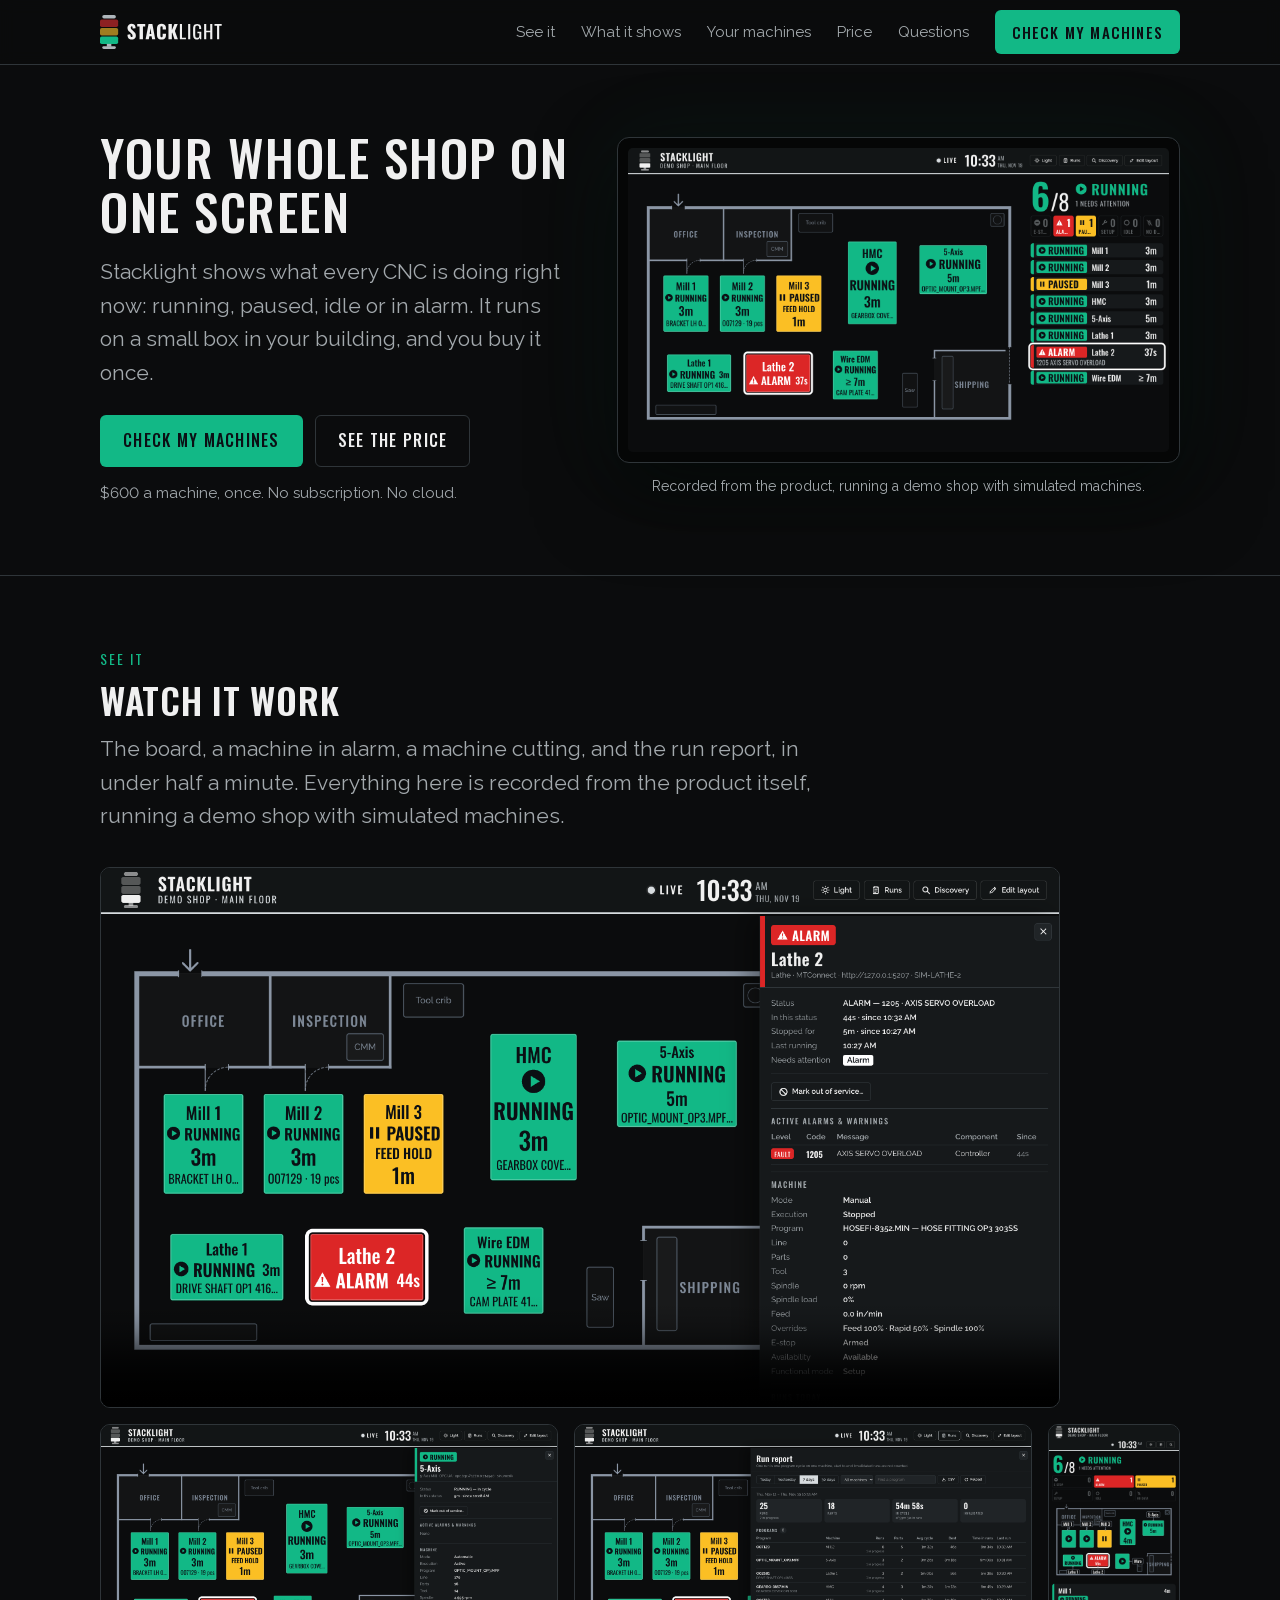
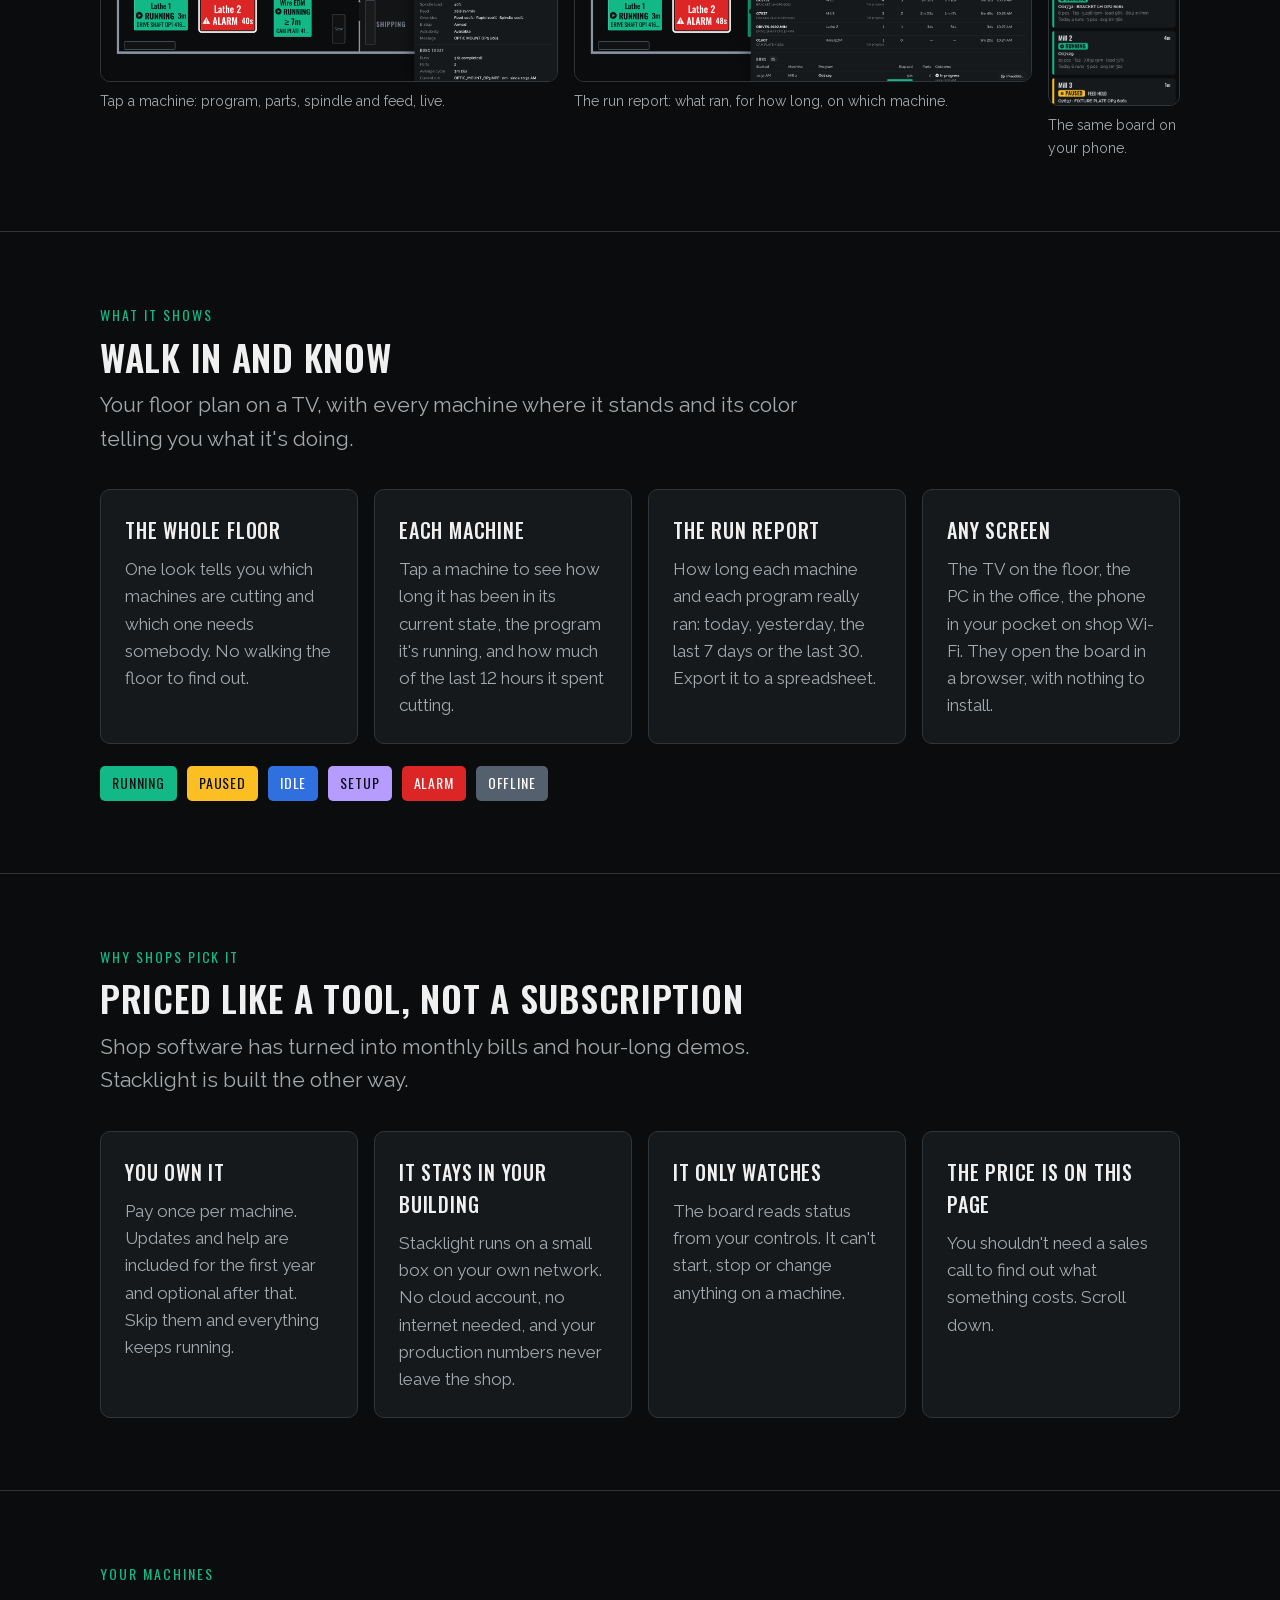
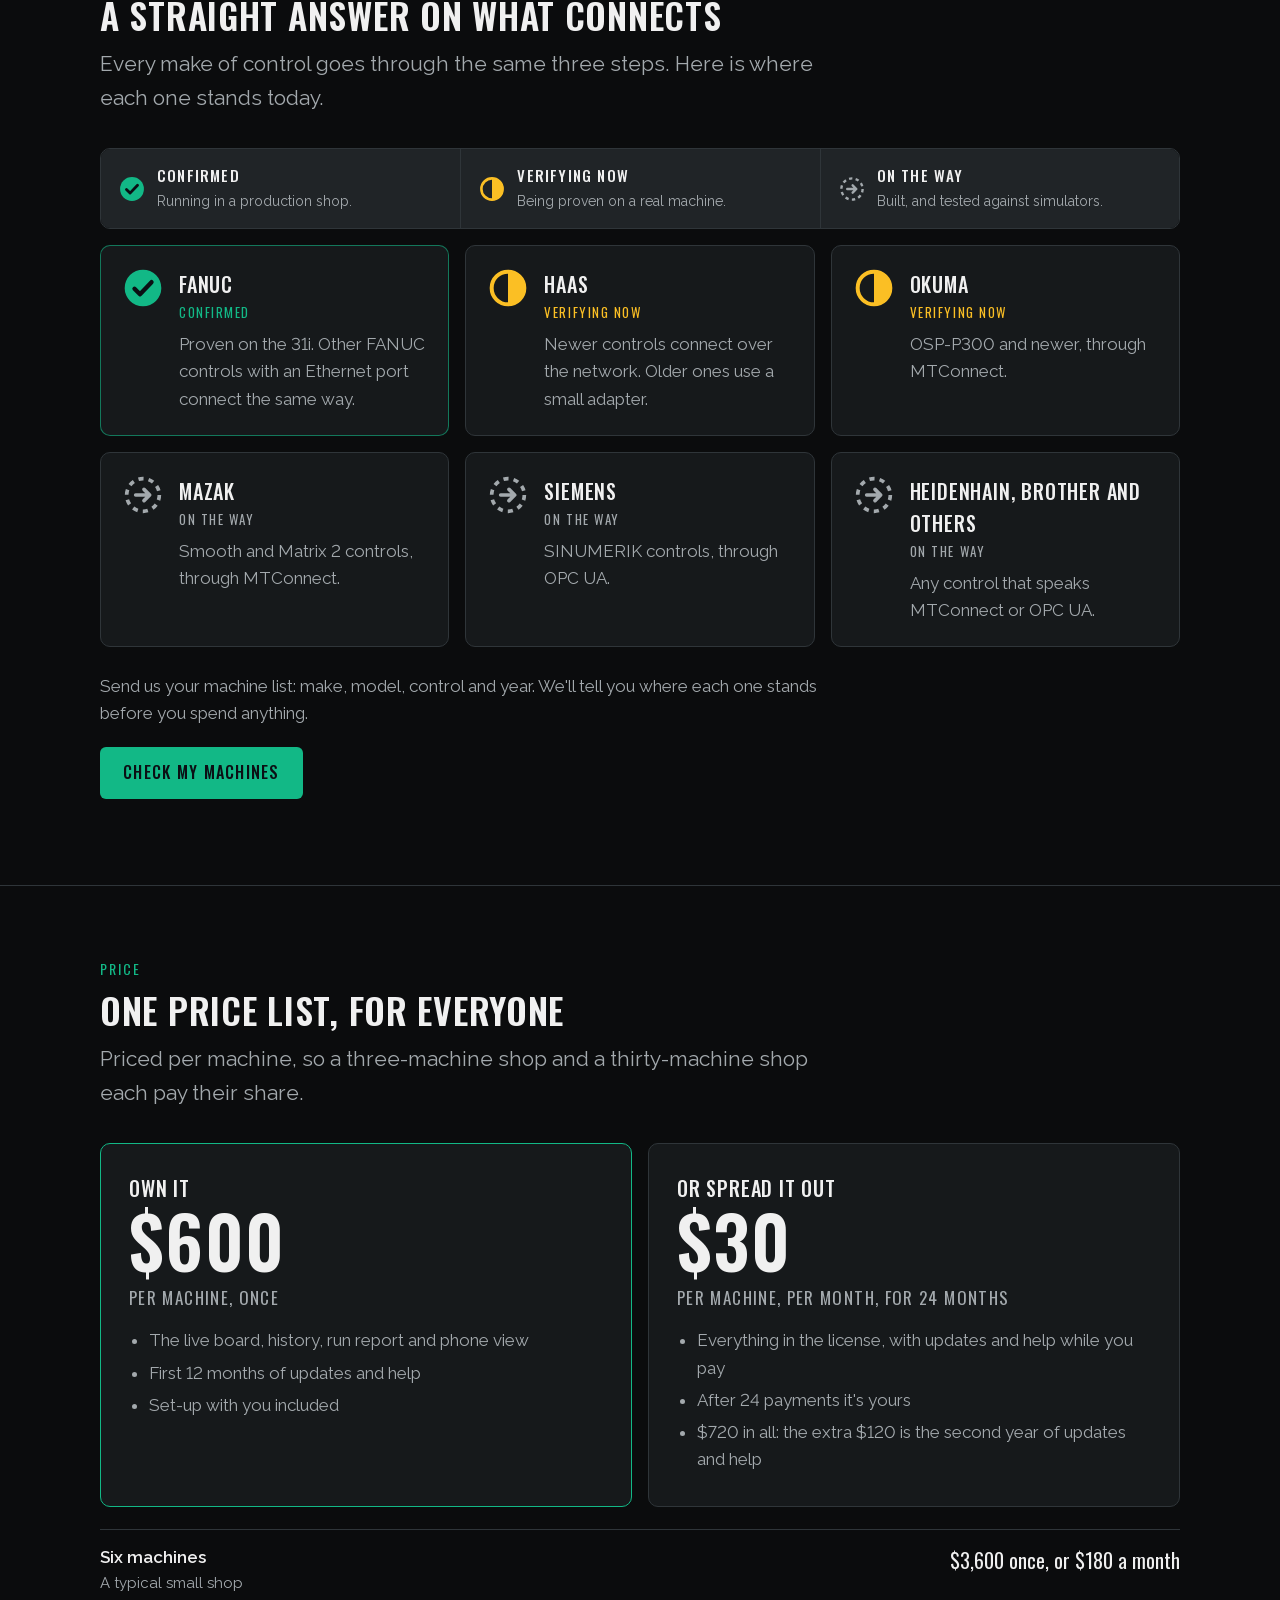
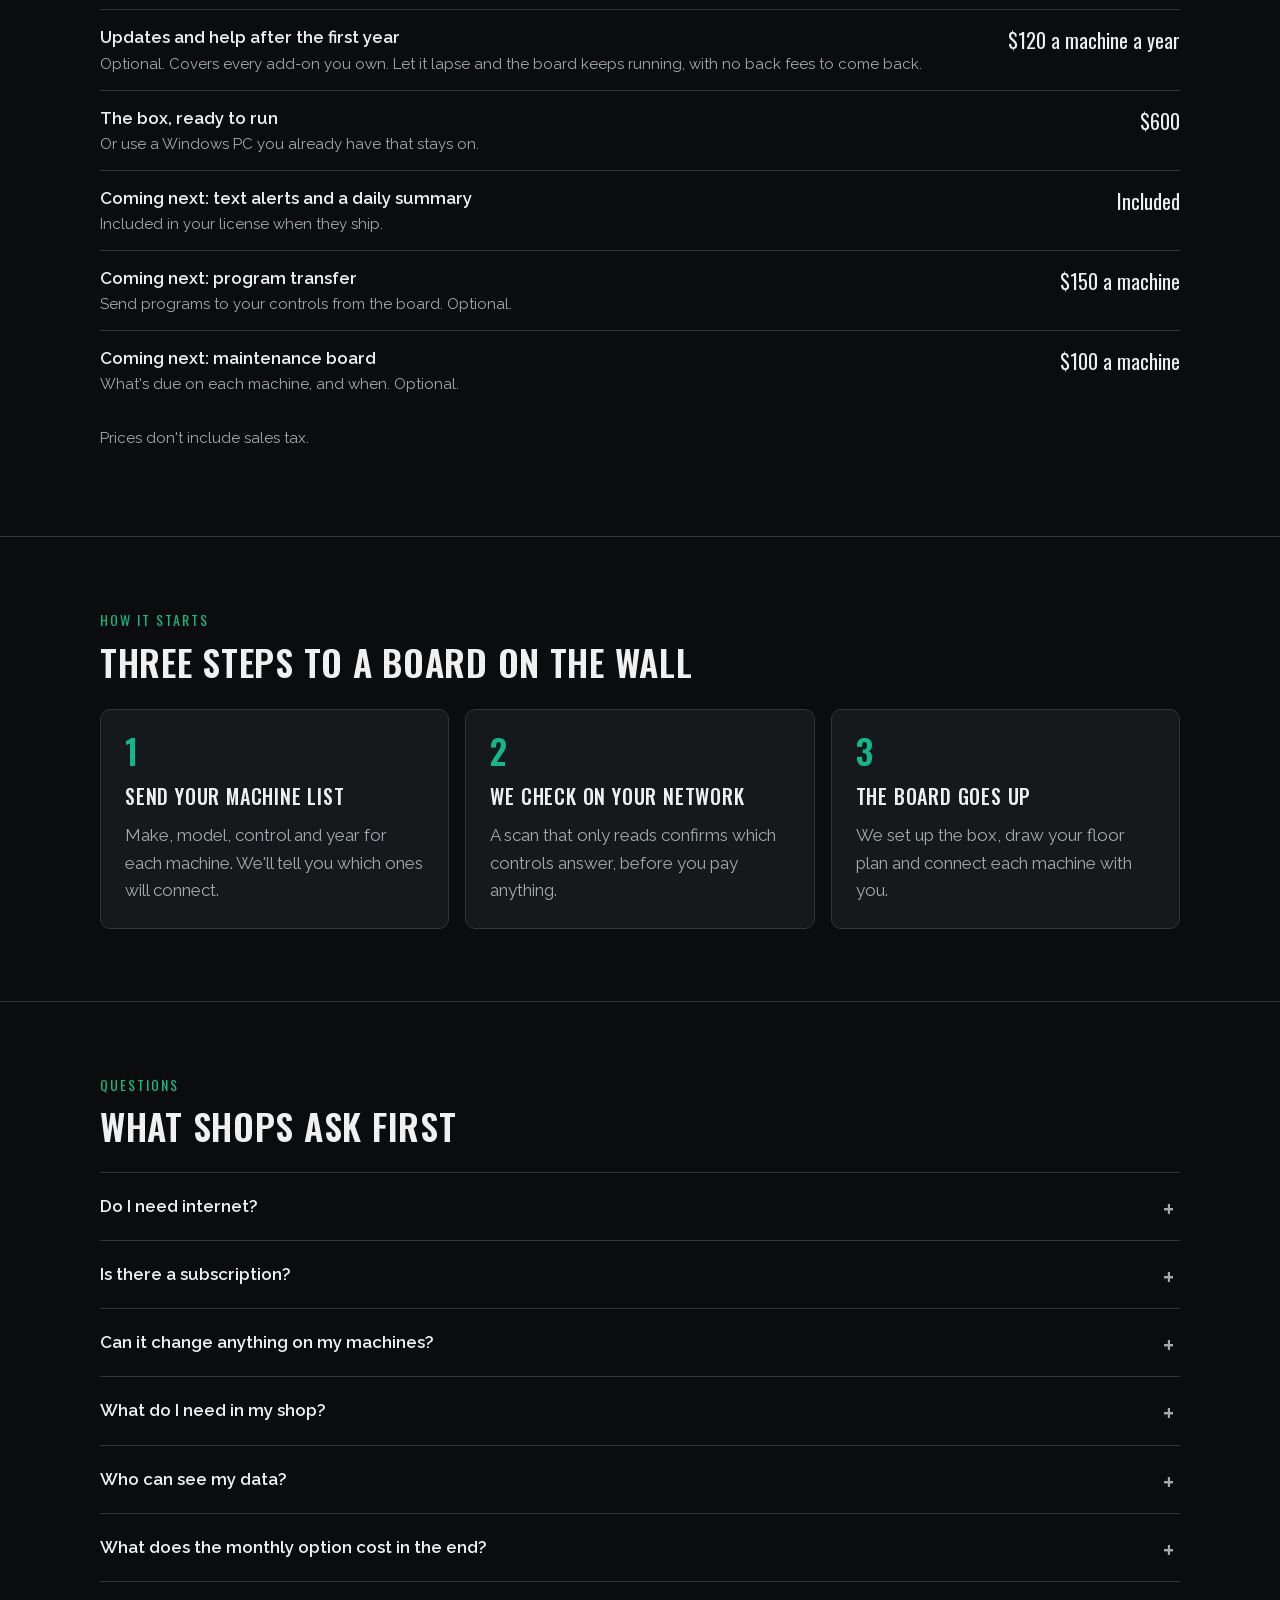
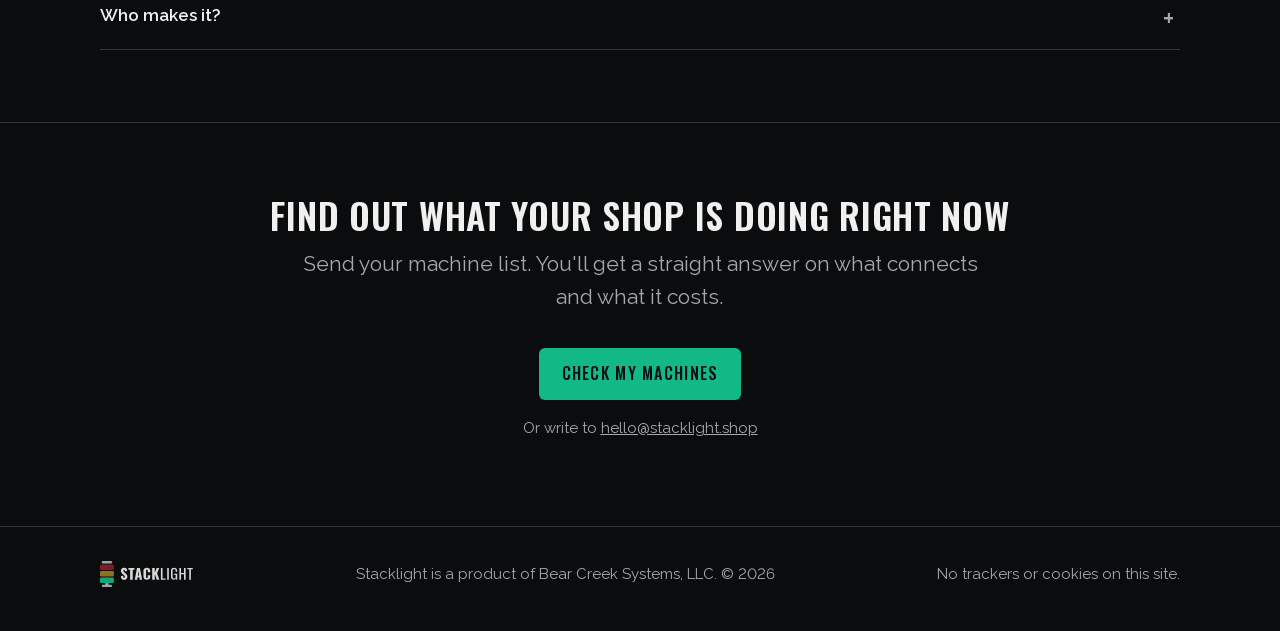
==== index.html @ b4bcf79d "Stacklight landing page" ====
<!doctype html>
<html lang="en">
<head>
<meta charset="utf-8">
<meta name="viewport" content="width=device-width, initial-scale=1">
<title>Stacklight: every CNC in your shop on one screen</title>
<meta name="description" content="Stacklight shows every CNC machine in your shop on one floor-plan screen. It runs on a box in your building. $600 a machine, once, and it's yours.">
<link rel="canonical" href="https://stacklight.shop/">
<link rel="icon" href="assets/brand/stacklight-icon.svg" type="image/svg+xml">
<link rel="icon" href="assets/brand/stacklight-icon-32.png" sizes="32x32" type="image/png">
<link rel="apple-touch-icon" href="assets/brand/stacklight-icon-180.png">
<meta name="theme-color" content="#0b0c0d">
<meta property="og:type" content="website">
<meta property="og:url" content="https://stacklight.shop/">
<meta property="og:title" content="Stacklight: every CNC in your shop on one screen">
<meta property="og:description" content="A live floor-plan board for your machine shop. Runs in your building. $600 a machine, once.">
<meta property="og:image" content="https://stacklight.shop/assets/social-card.png">
<meta name="twitter:card" content="summary_large_image">
<link rel="stylesheet" href="styles.css">
</head>
<body>
<svg width="0" height="0" style="position:absolute" aria-hidden="true">
  <symbol id="i-ok" viewBox="0 0 24 24"><circle cx="12" cy="12" r="11" fill="#12b886"/><path d="M6.9 12.5l3.3 3.3 6.9-7.3" fill="none" stroke="#0b0f14" stroke-width="2.6" stroke-linecap="round" stroke-linejoin="round"/></symbol>
  <symbol id="i-now" viewBox="0 0 24 24"><circle cx="12" cy="12" r="9.8" fill="none" stroke="#fbbf24" stroke-width="2.4"/><path d="M12 2.2a9.8 9.8 0 0 1 0 19.6z" fill="#fbbf24"/></symbol>
  <symbol id="i-soon" viewBox="0 0 24 24"><circle cx="12" cy="12" r="9.8" fill="none" stroke="#a3a9ad" stroke-width="2.2" stroke-dasharray="3.1 3.06"/><path d="M7.6 12h8.2M12.6 8.6l3.4 3.4-3.4 3.4" fill="none" stroke="#a3a9ad" stroke-width="2.2" stroke-linecap="round" stroke-linejoin="round"/></symbol>
</svg>

<header class="top">
  <div class="wrap">
    <a href="#top" aria-label="Stacklight, top of page"><img src="assets/brand/stacklight-logo-on-dark.svg" alt="Stacklight" width="122" height="34"></a>
    <nav>
      <a href="#see">See it</a>
      <a href="#shows">What it shows</a>
      <a href="#machines">Your machines</a>
      <a href="#price">Price</a>
      <a href="#questions">Questions</a>
      <a class="btn go" href="mailto:hello@stacklight.shop?subject=Check%20my%20machines&amp;body=Shop%20name%3A%0ACity%3A%0A%0AMachines%20(make%2C%20model%2C%20control%2C%20year)%3A%0A1.%20%0A2.%20%0A3.%20%0A">Check my machines</a>
    </nav>
  </div>
</header>

<main id="top">

<div class="hero">
  <div class="wrap">
    <div>
      <h1>Your whole shop on one screen</h1>
      <p class="lede" style="margin-top:18px">Stacklight shows what every CNC is doing right now: running, paused, idle or in alarm. It runs on a small box in your building, and you buy it once.</p>
      <div class="actions">
        <a class="btn go" href="mailto:hello@stacklight.shop?subject=Check%20my%20machines&amp;body=Shop%20name%3A%0ACity%3A%0A%0AMachines%20(make%2C%20model%2C%20control%2C%20year)%3A%0A1.%20%0A2.%20%0A3.%20%0A">Check my machines</a>
        <a class="btn line" href="#price">See the price</a>
      </div>
      <p class="fine">$600 a machine, once. No subscription. No cloud.</p>
    </div>
    <div>
      <div class="tv">
        <video autoplay muted loop playsinline preload="metadata" poster="assets/media/board.png" width="1280" height="720" aria-label="The Stacklight board: eight machines on a shop floor plan. A machine in alarm and a paused machine go back to running.">
          <source src="assets/media/board-live.mp4" type="video/mp4">
        </video>
      </div>
      <p class="caption">Recorded from the product, running a demo shop with simulated machines.</p>
    </div>
  </div>
</div>

<section id="see">
  <div class="wrap">
    <p class="eyebrow">See it</p>
    <h2>Watch it work</h2>
    <p class="lede">The board, a machine in alarm, a machine cutting, and the run report, in under half a minute. Everything here is recorded from the product itself, running a demo shop with simulated machines.</p>
    <figure class="tour">
      <video controls muted playsinline preload="none" poster="assets/media/detail-alarm.png" width="1280" height="720">
        <source src="assets/media/tour.mp4" type="video/mp4">
      </video>
    </figure>
    <div class="shots">
      <figure><a href="assets/media/detail-running.png"><img src="assets/media/detail-running.png" alt="Machine detail: a running 5-axis mill with its program, part count, spindle speed and feed." width="1600" height="900" loading="lazy"></a><figcaption>Tap a machine: program, parts, spindle and feed, live.</figcaption></figure>
      <figure><a href="assets/media/run-report.png"><img src="assets/media/run-report.png" alt="The run report: programs run today on each machine, with run time and parts." width="1600" height="900" loading="lazy"></a><figcaption>The run report: what ran, for how long, on which machine.</figcaption></figure>
      <figure class="phone"><a href="assets/media/phone.png"><img src="assets/media/phone.png" alt="The board on a phone." width="780" height="1688" loading="lazy"></a><figcaption>The same board on your phone.</figcaption></figure>
    </div>
  </div>
</section>

<section id="shows">
  <div class="wrap">
    <p class="eyebrow">What it shows</p>
    <h2>Walk in and know</h2>
    <p class="lede">Your floor plan on a TV, with every machine where it stands and its color telling you what it's doing.</p>
    <div class="grid four">
      <div class="card"><h3>The whole floor</h3><p>One look tells you which machines are cutting and which one needs somebody. No walking the floor to find out.</p></div>
      <div class="card"><h3>Each machine</h3><p>Tap a machine to see how long it has been in its current state, the program it's running, and how much of the last 12 hours it spent cutting.</p></div>
      <div class="card"><h3>The run report</h3><p>How long each machine and each program really ran: today, yesterday, the last 7 days or the last 30. Export it to a spreadsheet.</p></div>
      <div class="card"><h3>Any screen</h3><p>The TV on the floor, the PC in the office, the phone in your pocket on shop Wi-Fi. They open the board in a browser, with nothing to install.</p></div>
    </div>
    <div class="key" aria-label="What the colors mean">
      <span style="background:#12b886;color:#0b0f14">Running</span>
      <span style="background:#fbbf24;color:#0b0f14">Paused</span>
      <span style="background:#2f6fde;color:#fff">Idle</span>
      <span style="background:#b69cff;color:#0b0f14">Setup</span>
      <span style="background:#dc2626;color:#fff">Alarm</span>
      <span style="background:#55606e;color:#fff">Offline</span>
    </div>
  </div>
</section>

<section id="why">
  <div class="wrap">
    <p class="eyebrow">Why shops pick it</p>
    <h2>Priced like a tool, not a subscription</h2>
    <p class="lede">Shop software has turned into monthly bills and hour-long demos. Stacklight is built the other way.</p>
    <div class="grid four">
      <div class="card"><h3>You own it</h3><p>Pay once per machine. Updates and help are included for the first year and optional after that. Skip them and everything keeps running.</p></div>
      <div class="card"><h3>It stays in your building</h3><p>Stacklight runs on a small box on your own network. No cloud account, no internet needed, and your production numbers never leave the shop.</p></div>
      <div class="card"><h3>It only watches</h3><p>The board reads status from your controls. It can't start, stop or change anything on a machine.</p></div>
      <div class="card"><h3>The price is on this page</h3><p>You shouldn't need a sales call to find out what something costs. Scroll down.</p></div>
    </div>
  </div>
</section>

<section id="machines">
  <div class="wrap">
    <p class="eyebrow">Your machines</p>
    <h2>A straight answer on what connects</h2>
    <p class="lede">Every make of control goes through the same three steps. Here is where each one stands today.</p>
    <ul class="scale" aria-label="What the three marks mean">
      <li><svg aria-hidden="true"><use href="#i-ok"/></svg><div><b>Confirmed</b><span>Running in a production shop.</span></div></li>
      <li><svg aria-hidden="true"><use href="#i-now"/></svg><div><b>Verifying now</b><span>Being proven on a real machine.</span></div></li>
      <li><svg aria-hidden="true"><use href="#i-soon"/></svg><div><b>On the way</b><span>Built, and tested against simulators.</span></div></li>
    </ul>
    <div class="makes">
      <div class="make ok"><svg aria-hidden="true"><use href="#i-ok"/></svg><div><h3>FANUC</h3><p class="state">Confirmed</p><p>Proven on the 31i. Other FANUC controls with an Ethernet port connect the same way.</p></div></div>
      <div class="make now"><svg aria-hidden="true"><use href="#i-now"/></svg><div><h3>Haas</h3><p class="state">Verifying now</p><p>Newer controls connect over the network. Older ones use a small adapter.</p></div></div>
      <div class="make now"><svg aria-hidden="true"><use href="#i-now"/></svg><div><h3>Okuma</h3><p class="state">Verifying now</p><p>OSP-P300 and newer, through MTConnect.</p></div></div>
      <div class="make soon"><svg aria-hidden="true"><use href="#i-soon"/></svg><div><h3>Mazak</h3><p class="state">On the way</p><p>Smooth and Matrix 2 controls, through MTConnect.</p></div></div>
      <div class="make soon"><svg aria-hidden="true"><use href="#i-soon"/></svg><div><h3>Siemens</h3><p class="state">On the way</p><p>SINUMERIK controls, through OPC UA.</p></div></div>
      <div class="make soon"><svg aria-hidden="true"><use href="#i-soon"/></svg><div><h3>Heidenhain, Brother and others</h3><p class="state">On the way</p><p>Any control that speaks MTConnect or OPC UA.</p></div></div>
    </div>
    <p class="muted" style="max-width:44em">Send us your machine list: make, model, control and year. We'll tell you where each one stands before you spend anything.</p>
    <p style="margin-top:20px"><a class="btn go" href="mailto:hello@stacklight.shop?subject=Check%20my%20machines&amp;body=Shop%20name%3A%0ACity%3A%0A%0AMachines%20(make%2C%20model%2C%20control%2C%20year)%3A%0A1.%20%0A2.%20%0A3.%20%0A">Check my machines</a></p>
  </div>
</section>

<section id="price">
  <div class="wrap">
    <p class="eyebrow">Price</p>
    <h2>One price list, for everyone</h2>
    <p class="lede">Priced per machine, so a three-machine shop and a thirty-machine shop each pay their share.</p>
    <div class="price-cards">
      <div class="price main">
        <h3>Own it</h3>
        <div class="num">$600</div>
        <div class="per">per machine, once</div>
        <ul>
          <li>The live board, history, run report and phone view</li>
          <li>First 12 months of updates and help</li>
          <li>Set-up with you included</li>
        </ul>
      </div>
      <div class="price">
        <h3>Or spread it out</h3>
        <div class="num">$30</div>
        <div class="per">per machine, per month, for 24 months</div>
        <ul>
          <li>Everything in the license, with updates and help while you pay</li>
          <li>After 24 payments it's yours</li>
          <li>$720 in all: the extra $120 is the second year of updates and help</li>
        </ul>
      </div>
    </div>
    <table class="lines">
      <tr><td><b>Six machines</b><small>A typical small shop</small></td><td>$3,600 once, or $180 a month</td></tr>
      <tr><td><b>Updates and help after the first year</b><small>Optional. Covers every add-on you own. Let it lapse and the board keeps running, with no back fees to come back.</small></td><td>$120 a machine a year</td></tr>
      <tr><td><b>The box, ready to run</b><small>Or use a Windows PC you already have that stays on.</small></td><td>$600</td></tr>
      <tr><td><b>Coming next: text alerts and a daily summary</b><small>Included in your license when they ship.</small></td><td>Included</td></tr>
      <tr><td><b>Coming next: program transfer</b><small>Send programs to your controls from the board. Optional.</small></td><td>$150 a machine</td></tr>
      <tr><td><b>Coming next: maintenance board</b><small>What's due on each machine, and when. Optional.</small></td><td>$100 a machine</td></tr>
    </table>
    <p class="muted" style="margin-top:16px;font-size:15px">Prices don't include sales tax.</p>
  </div>
</section>

<section id="start">
  <div class="wrap">
    <p class="eyebrow">How it starts</p>
    <h2>Three steps to a board on the wall</h2>
    <div class="steps" style="margin-top:28px">
      <div class="card"><h3>Send your machine list</h3><p>Make, model, control and year for each machine. We'll tell you which ones will connect.</p></div>
      <div class="card"><h3>We check on your network</h3><p>A scan that only reads confirms which controls answer, before you pay anything.</p></div>
      <div class="card"><h3>The board goes up</h3><p>We set up the box, draw your floor plan and connect each machine with you.</p></div>
    </div>
  </div>
</section>

<section id="questions">
  <div class="wrap">
    <p class="eyebrow">Questions</p>
    <h2>What shops ask first</h2>
    <div style="margin-top:26px">
      <details><summary>Do I need internet?</summary><p>No. Stacklight runs on your shop network and needs no cloud account and no internet connection.</p></details>
      <details><summary>Is there a subscription?</summary><p>No. You buy a license for each machine and it's yours. Updates and help are included for a year. After that they're optional at $120 a machine a year, and if you skip them the board keeps running.</p></details>
      <details><summary>Can it change anything on my machines?</summary><p>No. The board only reads status. It can't start, stop or edit anything on a control.</p></details>
      <details><summary>What do I need in my shop?</summary><p>A network connection to each control (usually a cable), a TV, and either the Stacklight box or a Windows PC that stays on.</p></details>
      <details><summary>Who can see my data?</summary><p>You. It stays on the box in your building. We connect to help only when you allow it.</p></details>
      <details><summary>What does the monthly option cost in the end?</summary><p>$720 a machine over two years, against $600 up front. The extra $120 is the second year of updates and help, which an up-front buyer would pay separately. After 24 payments the license is yours.</p></details>
      <details><summary>Who makes it?</summary><p>Stacklight is a product of Bear Creek Systems, LLC. It was built on the floor of a working CNC shop, with the people who run the machines.</p></details>
    </div>
  </div>
</section>

<section class="close">
  <div class="wrap">
    <h2>Find out what your shop is doing right now</h2>
    <p class="lede">Send your machine list. You'll get a straight answer on what connects and what it costs.</p>
    <a class="btn go" href="mailto:hello@stacklight.shop?subject=Check%20my%20machines&amp;body=Shop%20name%3A%0ACity%3A%0A%0AMachines%20(make%2C%20model%2C%20control%2C%20year)%3A%0A1.%20%0A2.%20%0A3.%20%0A">Check my machines</a>
    <p class="muted" style="margin-top:16px;font-size:15px">Or write to <a href="mailto:hello@stacklight.shop">hello@stacklight.shop</a></p>
  </div>
</section>

</main>

<footer>
  <div class="wrap">
    <img src="assets/brand/stacklight-logo-on-dark.svg" alt="Stacklight" width="93" height="26">
    <span>Stacklight is a product of Bear Creek Systems, LLC. © 2026</span>
    <span>No trackers or cookies on this site.</span>
  </div>
</footer>

<script>
if (matchMedia('(prefers-reduced-motion: reduce)').matches) {
  var v = document.querySelector('.tv video');
  if (v) { v.removeAttribute('autoplay'); v.pause(); v.controls = true; }
}
</script>
</body>
</html>
---- styles.css ----
/* Stacklight landing page. Brand rules: brand/stacklight/README.md */
@font-face { font-family: Oswald; src: url(assets/fonts/oswald-latin.woff2) format("woff2"); font-weight: 400 700; font-display: swap; }
@font-face { font-family: Raleway; src: url(assets/fonts/raleway-latin.woff2) format("woff2"); font-weight: 100 900; font-display: swap; }

:root {
  --bg: #0b0c0d; --panel: #16191b; --panel-2: #202427; --line: #2f3539;
  --steel: #a3a9ad; --paper: #f0f0f0;
  --green: #12b886; --amber: #fbbf24; --red: #dc2626; --blue: #2f6fde;
  --ink-dark: #0b0f14;
  --wrap: 1120px;
}
* { box-sizing: border-box; }
html { scroll-behavior: smooth; }
body {
  margin: 0; background: var(--bg); color: var(--paper);
  font: 400 17px/1.6 Raleway, system-ui, -apple-system, "Segoe UI", sans-serif;
  font-feature-settings: "lnum" 1; -webkit-font-smoothing: antialiased;
}
img, svg { max-width: 100%; display: block; }
a { color: inherit; }
.wrap { max-width: var(--wrap); margin: 0 auto; padding: 0 20px; }
h1, h2, h3, .num { font-family: Oswald, "Arial Narrow", sans-serif; text-transform: uppercase; letter-spacing: .02em; margin: 0; }
h1 { font-weight: 500; font-size: clamp(32px, 4.2vw, 50px); line-height: 1.08; letter-spacing: .03em; }
h2 { font-weight: 600; font-size: clamp(26px, 3.4vw, 36px); line-height: 1.1; }
h3 { font-weight: 500; font-size: 20px; letter-spacing: .04em; }
p { margin: 0 0 14px; }
.muted { color: var(--steel); }
.lede { font-size: clamp(18px, 2vw, 21px); color: var(--steel); max-width: 34em; }
.eyebrow { font-family: Oswald, sans-serif; text-transform: uppercase; letter-spacing: .14em; font-size: 14px; color: var(--green); margin-bottom: 10px; }

/* header */
.top { position: sticky; top: 0; z-index: 10; background: rgba(11, 12, 13, .92); backdrop-filter: blur(8px); border-bottom: 1px solid var(--line); }
.top .wrap { display: flex; align-items: center; justify-content: space-between; gap: 16px; height: 64px; }
.top img { height: 34px; width: auto; }
.top nav { display: flex; align-items: center; gap: 26px; }
.top nav a { text-decoration: none; color: var(--steel); font-size: 15px; }
.top nav a:hover { color: var(--paper); }

/* buttons */
.btn { display: inline-block; font-family: Oswald, sans-serif; text-transform: uppercase; letter-spacing: .08em; font-weight: 500; font-size: 16px; text-decoration: none; padding: 12px 22px; border-radius: 6px; border: 1px solid transparent; white-space: nowrap; }
.btn.go { background: var(--green); color: var(--ink-dark); }
.btn.go:hover { background: #1fcf9a; }
.btn.line { border-color: var(--line); color: var(--paper); }
.btn.line:hover { border-color: var(--steel); }
.top nav a.btn.go { color: var(--ink-dark); padding: 9px 16px; font-size: 15px; }
a:focus-visible, summary:focus-visible { outline: 2px solid var(--paper); outline-offset: 3px; }

/* hero */
.hero { padding: 64px 0 56px; }
.hero .wrap { display: grid; grid-template-columns: minmax(0, 5fr) minmax(0, 6fr); gap: 48px; align-items: center; }
.hero .actions { display: flex; flex-wrap: wrap; gap: 12px; margin: 26px 0 14px; }
.hero .fine { font-size: 15px; color: var(--steel); }
.tv { border: 1px solid var(--line); border-radius: 12px; background: #050606; padding: 10px; box-shadow: 0 30px 80px rgba(0, 0, 0, .55), 0 0 90px rgba(18, 184, 134, .07); }
.tv video, .tv img { border-radius: 5px; width: 100%; height: auto; display: block; background: #0b0c0d; }
.caption { font-size: 14px; color: var(--steel); margin-top: 12px; text-align: center; }

/* recordings and screenshots */
figure { margin: 0; }
figure img, figure video { width: 100%; height: auto; display: block; border: 1px solid var(--line); border-radius: 10px; background: #050606; }
figcaption { font-size: 14px; color: var(--steel); margin-top: 8px; }
.tour { max-width: 960px; }
.shots { display: grid; grid-template-columns: 4fr 4fr 1.15fr; gap: 16px; margin-top: 16px; align-items: start; }
@media (max-width: 900px) { .shots { grid-template-columns: 1fr; } .shots .phone { max-width: 240px; } }

/* sections */
section { padding: 72px 0; border-top: 1px solid var(--line); }
section > .wrap > h2 { margin-bottom: 12px; }
section > .wrap > .lede { margin-bottom: 34px; }
.grid { display: grid; gap: 16px; }
.grid.four { grid-template-columns: repeat(auto-fit, minmax(230px, 1fr)); }
.grid.two { grid-template-columns: repeat(auto-fit, minmax(300px, 1fr)); }
.card { background: var(--panel); border: 1px solid var(--line); border-radius: 10px; padding: 24px; }
.card h3 { margin-bottom: 10px; }
.card p { color: var(--steel); margin: 0; }

/* status key under "what it shows" */
.key { display: flex; flex-wrap: wrap; gap: 10px; margin-top: 22px; }
.key span { font-family: Oswald, sans-serif; text-transform: uppercase; letter-spacing: .06em; font-size: 14px; padding: 6px 12px; border-radius: 5px; }

/* machines: three marks, one tile per make of control */
.scale { list-style: none; margin: 0 0 16px; padding: 0; display: grid; grid-template-columns: repeat(3, 1fr); border: 1px solid var(--line); border-radius: 10px; overflow: hidden; }
.scale li { display: flex; gap: 12px; align-items: center; padding: 14px 18px; background: var(--panel-2); }
.scale li + li { border-left: 1px solid var(--line); }
.scale svg { width: 26px; height: 26px; flex: none; }
.scale b { display: block; font-family: Oswald, sans-serif; font-weight: 500; text-transform: uppercase; letter-spacing: .08em; font-size: 15px; }
.scale span { color: var(--steel); font-size: 14px; }
.makes { display: grid; grid-template-columns: repeat(auto-fit, minmax(300px, 1fr)); gap: 16px; margin-bottom: 26px; }
.make { display: flex; gap: 16px; align-items: flex-start; background: var(--panel); border: 1px solid var(--line); border-radius: 10px; padding: 22px; }
.make svg { width: 40px; height: 40px; flex: none; }
.make h3 { margin-bottom: 2px; }
.make p { color: var(--steel); margin: 0; }
.make .state { font-family: Oswald, sans-serif; text-transform: uppercase; letter-spacing: .12em; font-size: 13px; margin-bottom: 8px; }
.make.ok { border-color: rgba(18, 184, 134, .6); }
.make.ok .state { color: var(--green); }
.make.now .state { color: var(--amber); }
.make.soon .state { color: var(--steel); }
@media (max-width: 760px) { .scale { grid-template-columns: 1fr; } .scale li + li { border-left: 0; border-top: 1px solid var(--line); } }

/* price */
.price-cards { display: grid; grid-template-columns: repeat(auto-fit, minmax(300px, 1fr)); gap: 16px; }
.price { background: var(--panel); border: 1px solid var(--line); border-radius: 10px; padding: 28px; }
.price.main { border-color: var(--green); }
.price .num { font-size: clamp(52px, 7vw, 72px); font-weight: 600; line-height: 1; }
.price .per { font-family: Oswald, sans-serif; text-transform: uppercase; letter-spacing: .08em; color: var(--steel); margin: 8px 0 16px; }
.price ul { margin: 0; padding-left: 20px; color: var(--steel); }
.price li { margin: 5px 0; }
table.lines { width: 100%; border-collapse: collapse; margin-top: 22px; }
table.lines td { padding: 14px 0; border-top: 1px solid var(--line); vertical-align: top; }
table.lines td:last-child { text-align: right; white-space: nowrap; font-family: Oswald, sans-serif; font-size: 20px; padding-left: 16px; }
table.lines small { display: block; color: var(--steel); font-size: 15px; }
.band { margin-top: 26px; background: var(--panel-2); border: 1px solid var(--line); border-left: 4px solid var(--green); border-radius: 8px; padding: 22px 24px; }
.band h3 { margin-bottom: 8px; }
.band p { color: var(--steel); margin: 0; }
.band b, .lines b { color: var(--paper); font-weight: 600; }

/* steps */
.steps { counter-reset: s; display: grid; grid-template-columns: repeat(auto-fit, minmax(240px, 1fr)); gap: 16px; }
.steps .card::before { counter-increment: s; content: counter(s); font-family: Oswald, sans-serif; font-weight: 600; font-size: 34px; color: var(--green); display: block; line-height: 1; margin-bottom: 12px; }

/* questions */
details { border-top: 1px solid var(--line); padding: 4px 0; }
details:last-of-type { border-bottom: 1px solid var(--line); }
summary { cursor: pointer; list-style: none; padding: 16px 34px 16px 0; font-weight: 600; position: relative; }
summary::-webkit-details-marker { display: none; }
summary::after { content: "+"; position: absolute; right: 6px; top: 12px; font-family: Oswald, sans-serif; font-size: 24px; color: var(--steel); }
details[open] summary::after { content: "\2013"; }
details p { color: var(--steel); max-width: 46em; }

/* closing call */
.close { text-align: center; }
.close .lede { margin: 12px auto 26px; }

footer { border-top: 1px solid var(--line); padding: 34px 0 44px; color: var(--steel); font-size: 15px; }
footer .wrap { display: flex; flex-wrap: wrap; justify-content: space-between; gap: 14px; align-items: center; }
footer img { height: 26px; width: auto; opacity: .9; }

@media (max-width: 900px) {
  .hero { padding: 40px 0; }
  .hero .wrap { grid-template-columns: 1fr; gap: 32px; }
  section { padding: 54px 0; }
}
@media (max-width: 640px) {
  .wrap { padding: 0 16px; }
  .top nav a:not(.btn) { display: none; }
  .btn { white-space: normal; text-align: center; }
  table.lines, table.lines tbody, table.lines tr, table.lines td { display: block; }
  table.lines tr { border-top: 1px solid var(--line); padding: 14px 0; }
  table.lines td { border-top: 0; padding: 0; }
  table.lines td:last-child { text-align: left; padding: 6px 0 0; font-size: 19px; white-space: normal; color: var(--green); }
}
@media (prefers-reduced-motion: reduce) { html { scroll-behavior: auto; } }
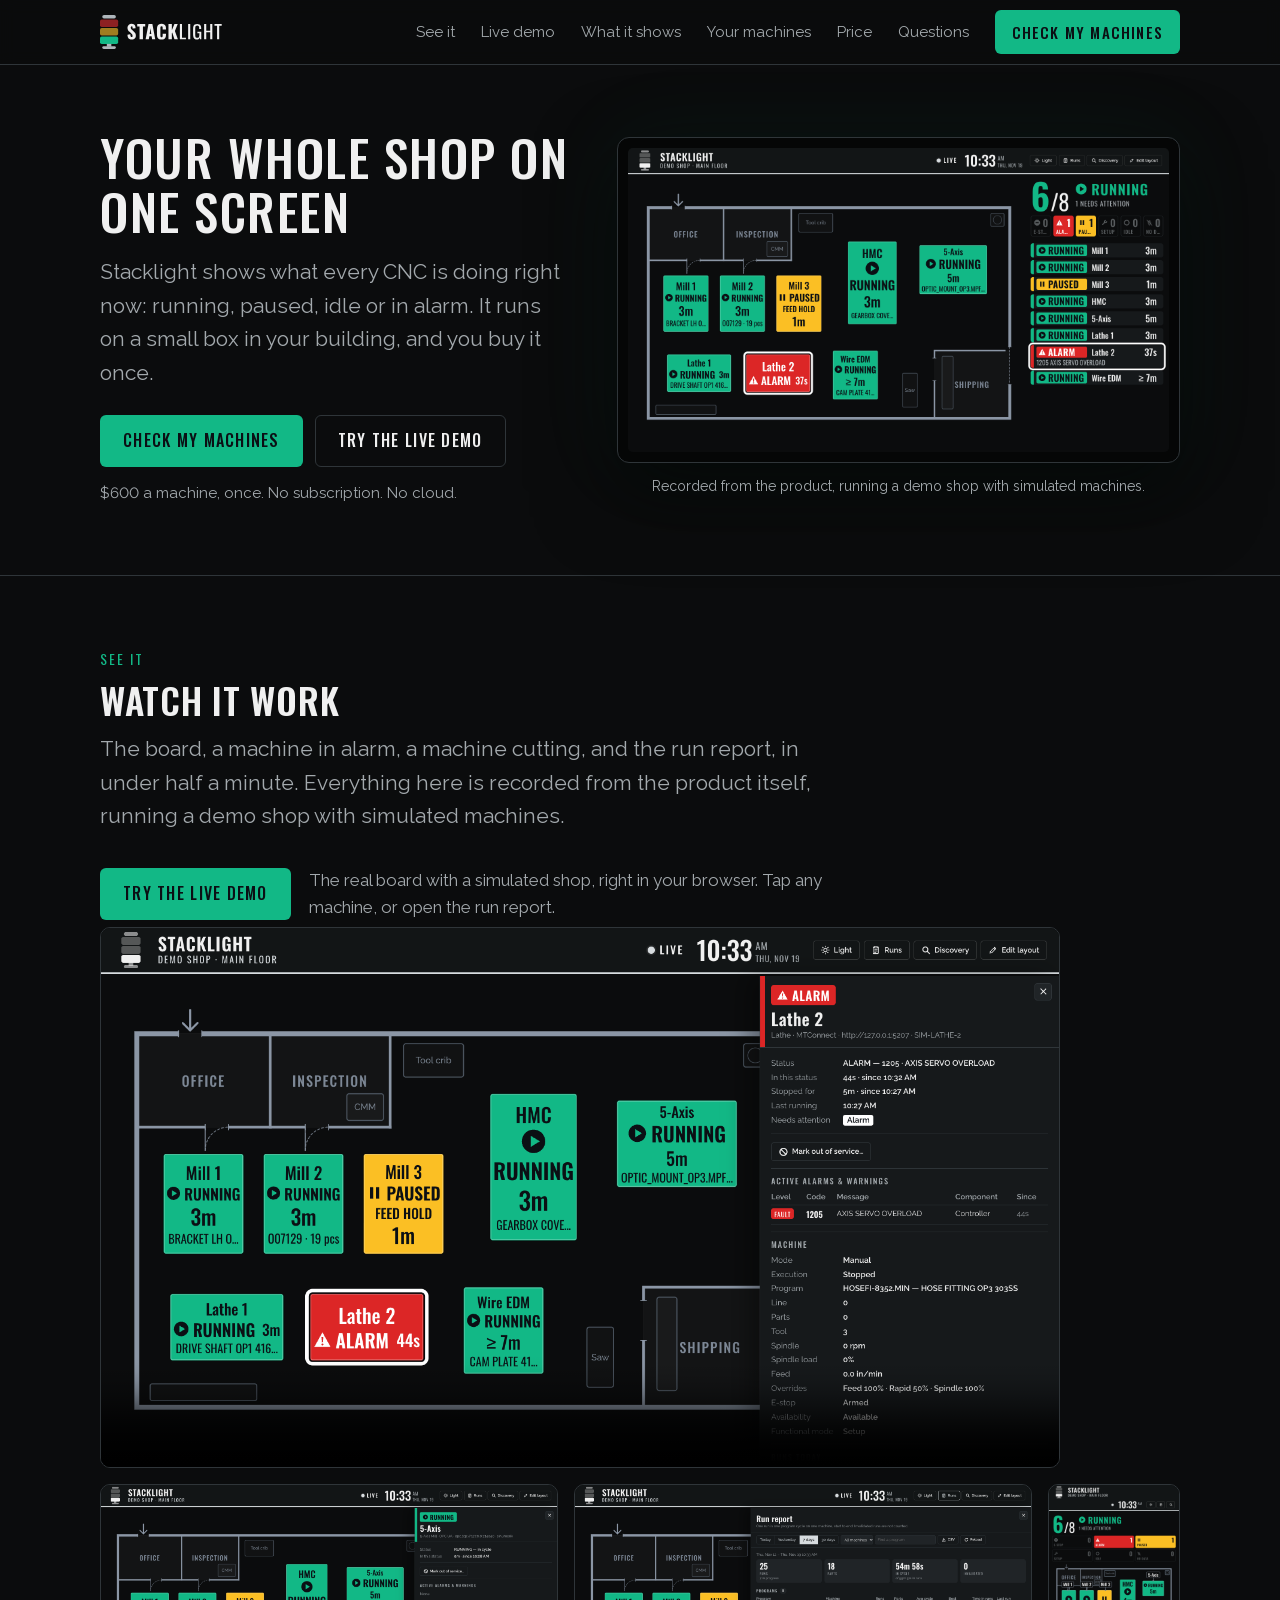
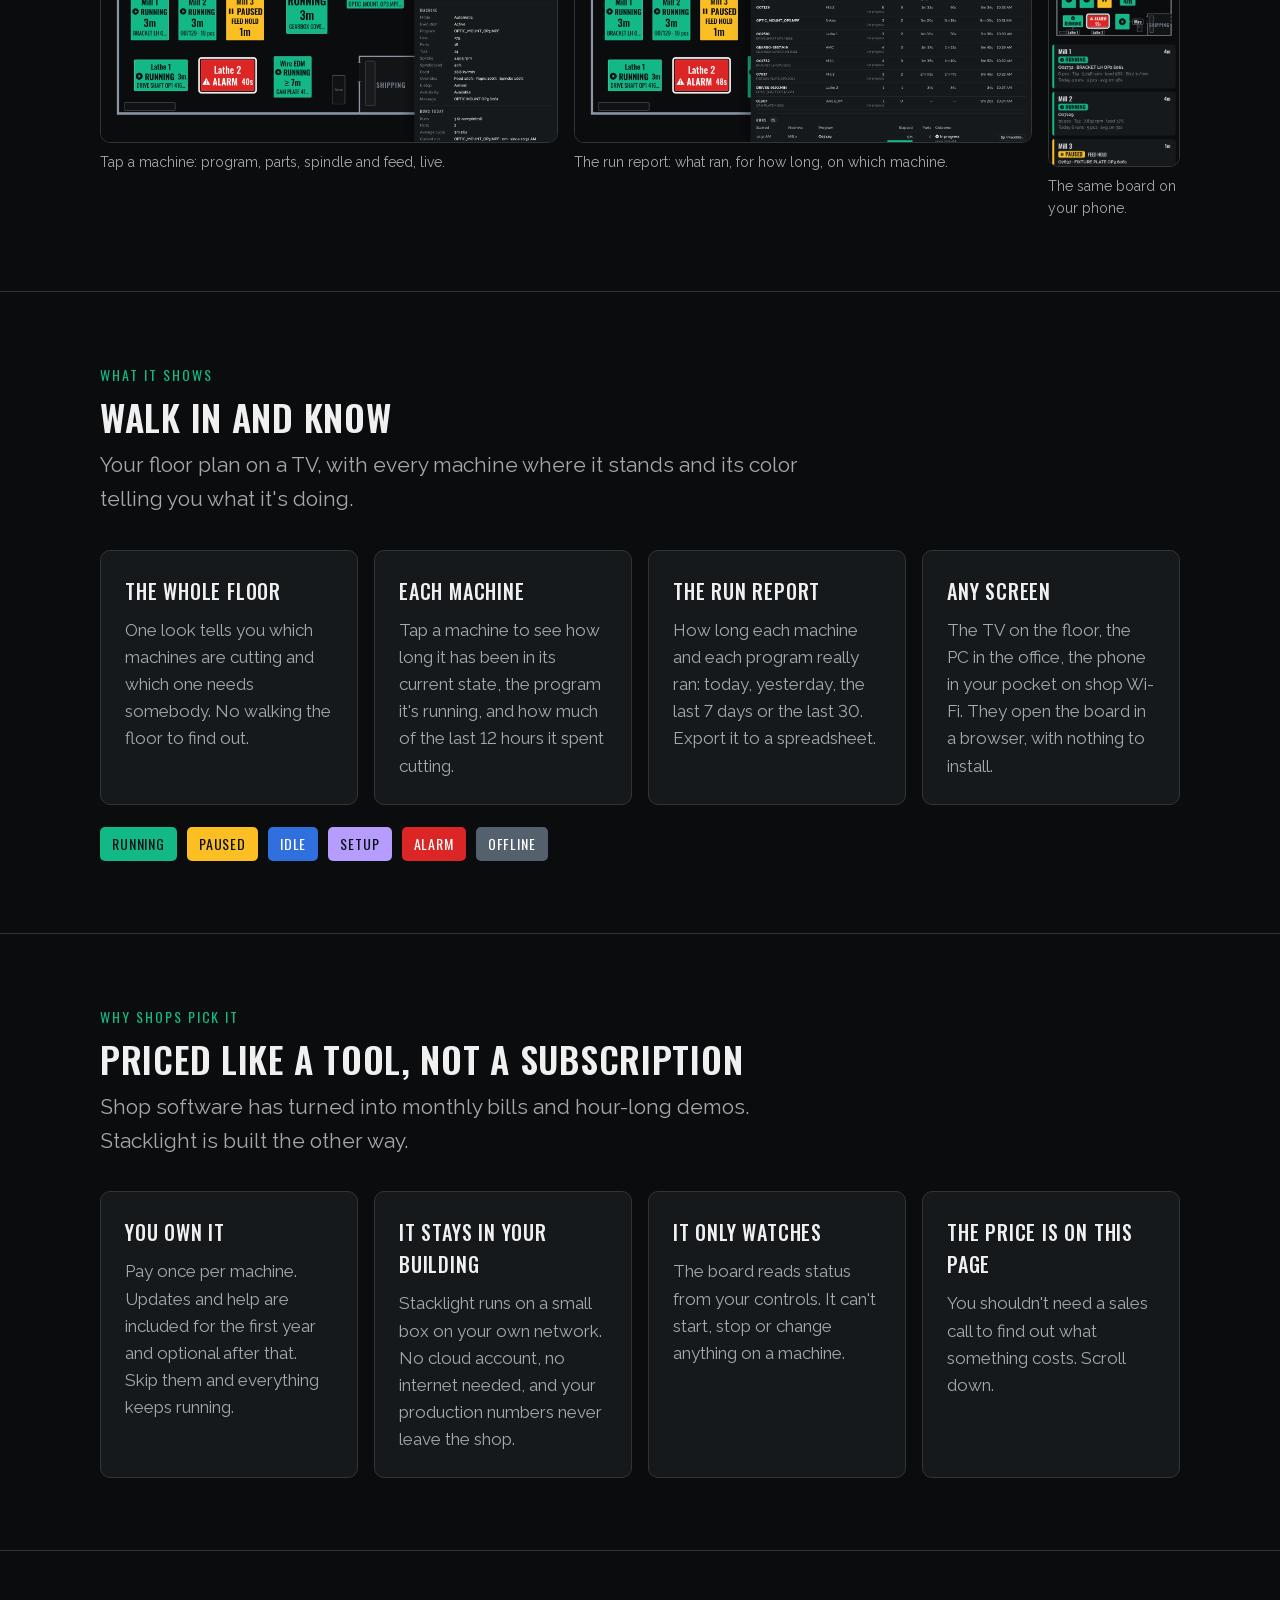
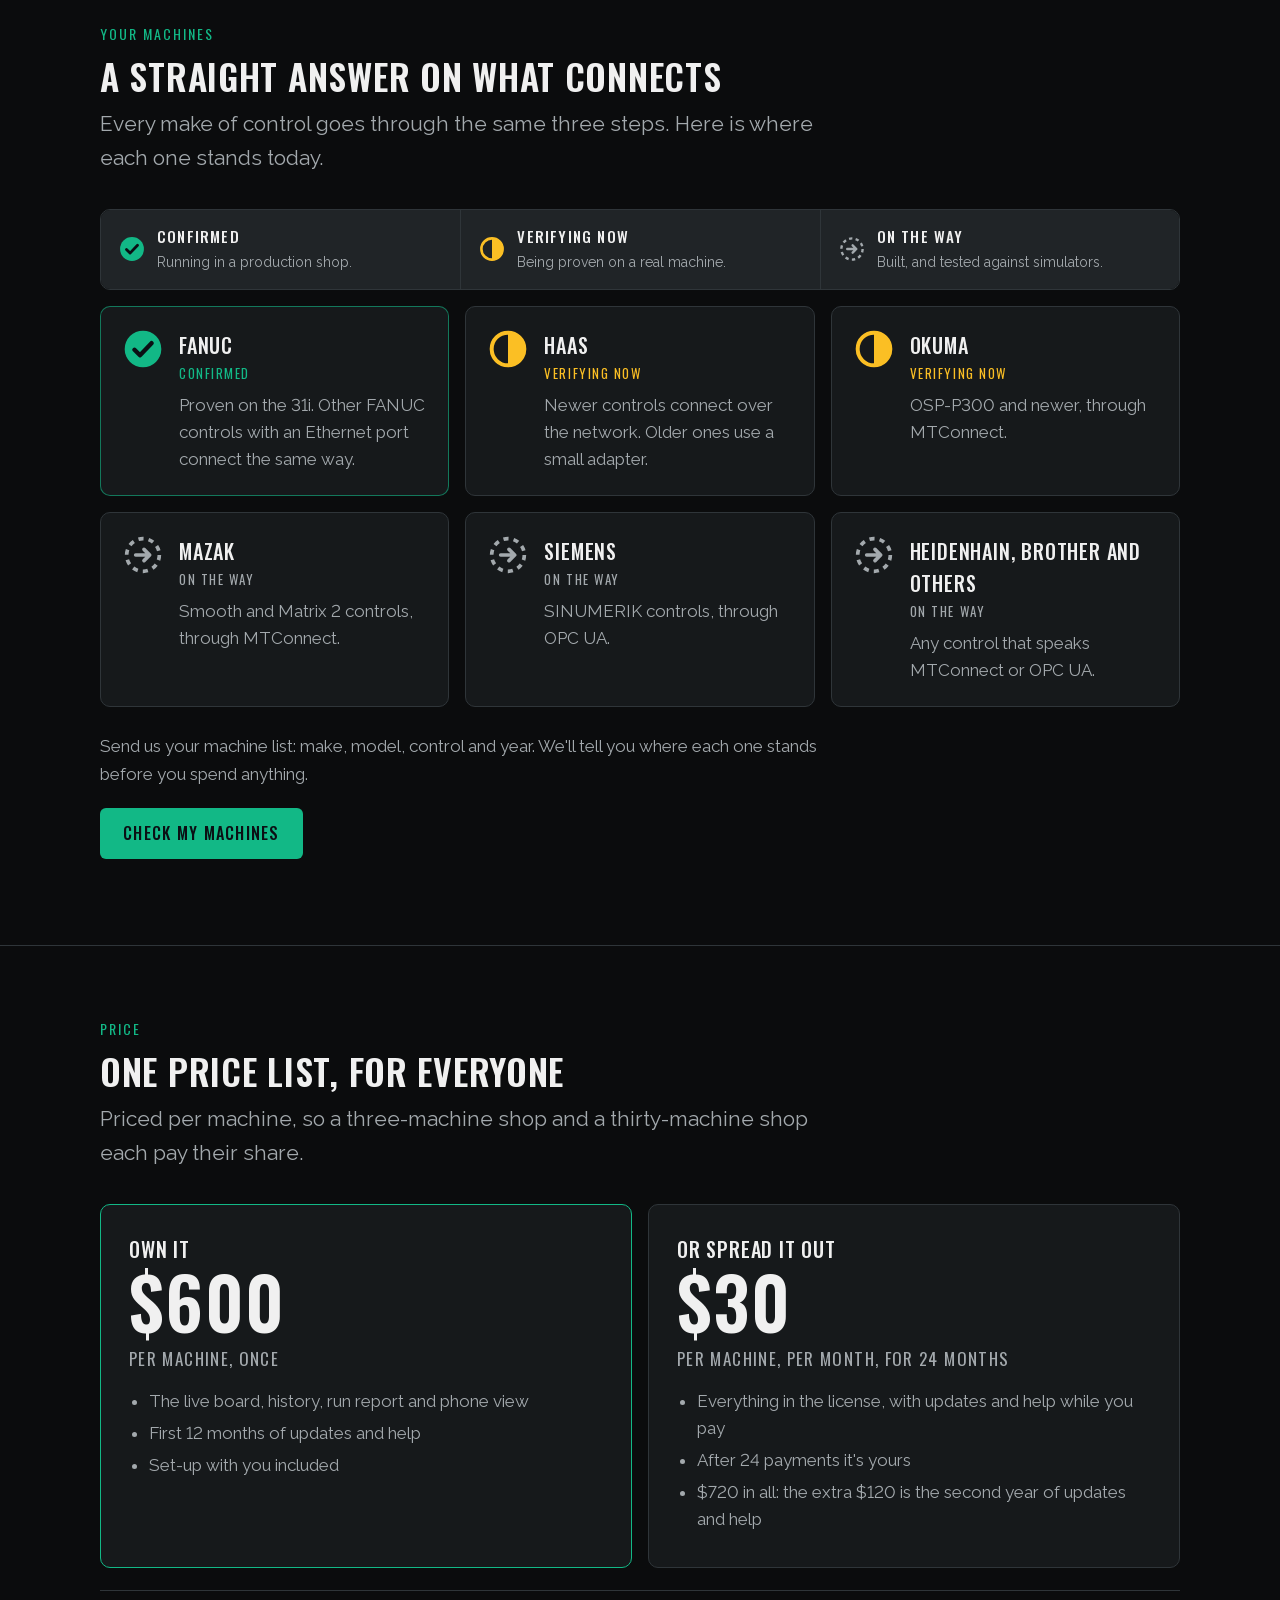
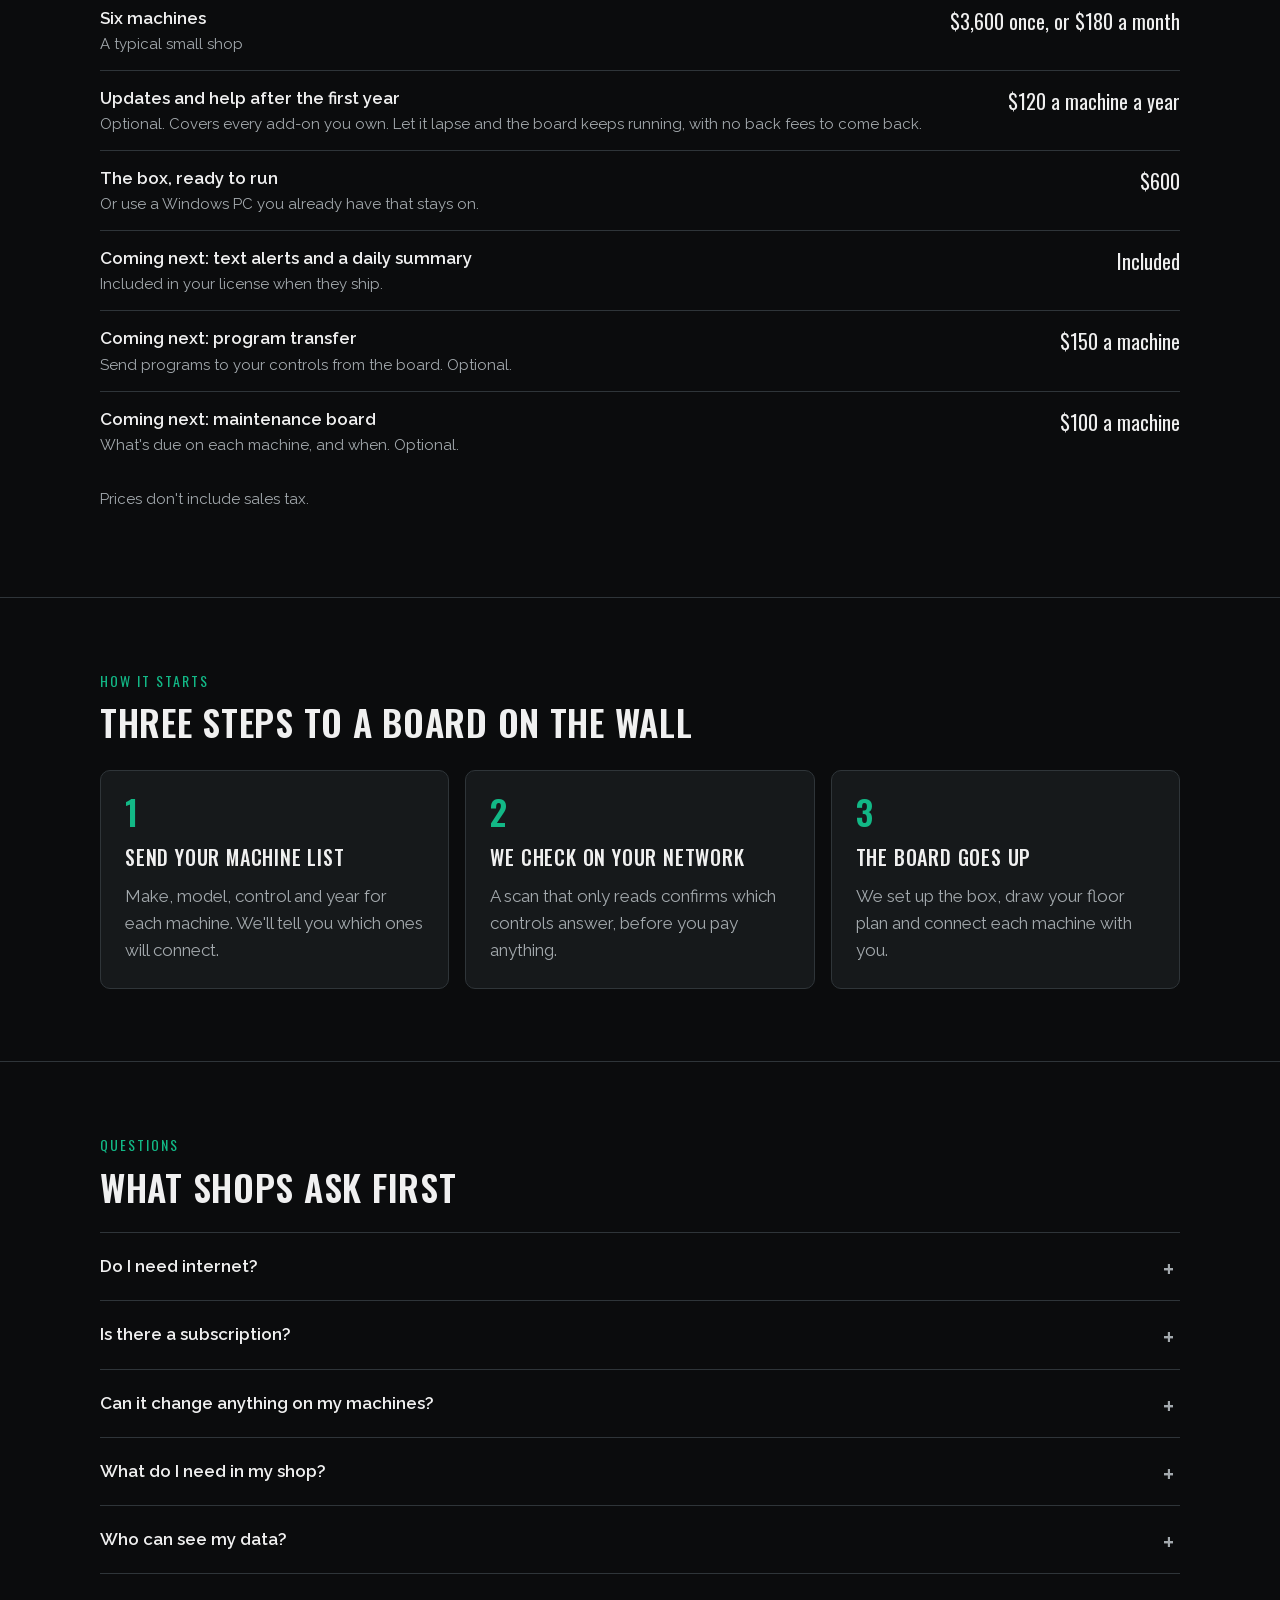
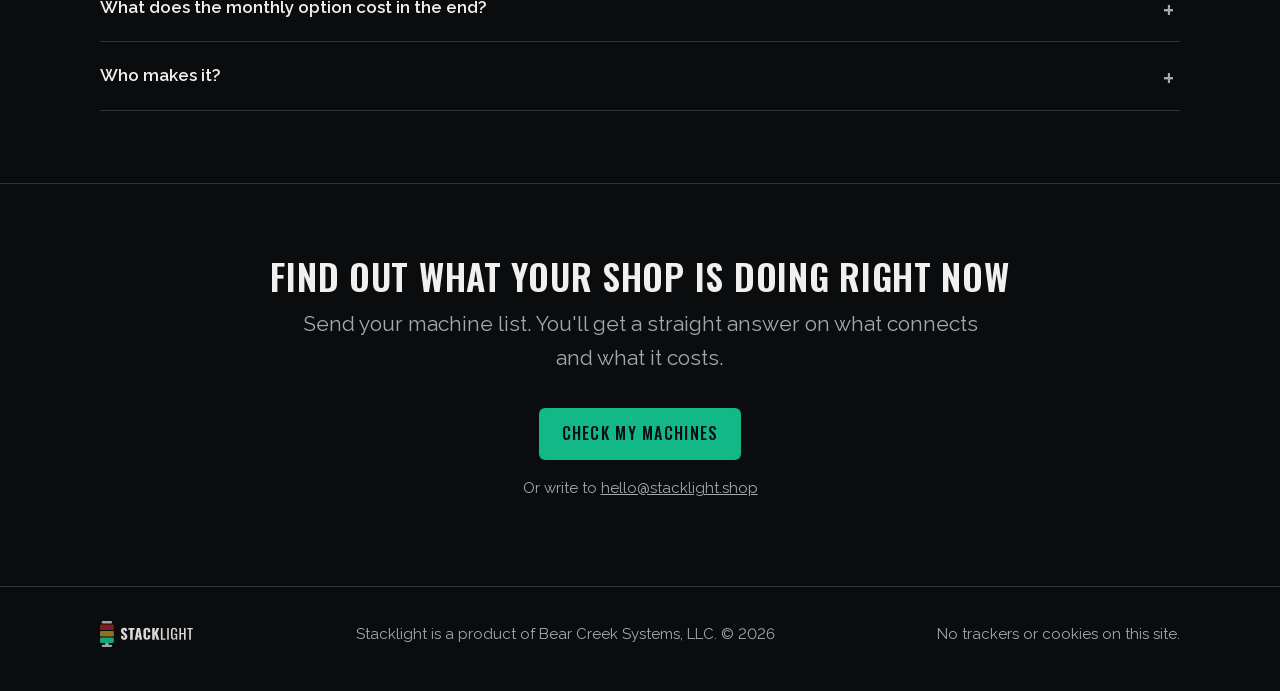
==== commit 0562fd98: "Live demo: the real board replaying a simulated shop in the browser The demo page (demo/) is Stackli" ====
--- a/index.html
+++ b/index.html
@@ -30,6 +30,7 @@
     <a href="#top" aria-label="Stacklight, top of page"><img src="assets/brand/stacklight-logo-on-dark.svg" alt="Stacklight" width="122" height="34"></a>
     <nav>
       <a href="#see">See it</a>
+      <a href="demo/">Live demo</a>
       <a href="#shows">What it shows</a>
       <a href="#machines">Your machines</a>
       <a href="#price">Price</a>
@@ -48,7 +49,7 @@
       <p class="lede" style="margin-top:18px">Stacklight shows what every CNC is doing right now: running, paused, idle or in alarm. It runs on a small box in your building, and you buy it once.</p>
       <div class="actions">
         <a class="btn go" href="mailto:hello@stacklight.shop?subject=Check%20my%20machines&amp;body=Shop%20name%3A%0ACity%3A%0A%0AMachines%20(make%2C%20model%2C%20control%2C%20year)%3A%0A1.%20%0A2.%20%0A3.%20%0A">Check my machines</a>
-        <a class="btn line" href="#price">See the price</a>
+        <a class="btn line" href="demo/">Try the live demo</a>
       </div>
       <p class="fine">$600 a machine, once. No subscription. No cloud.</p>
     </div>
@@ -68,6 +69,7 @@
     <p class="eyebrow">See it</p>
     <h2>Watch it work</h2>
     <p class="lede">The board, a machine in alarm, a machine cutting, and the run report, in under half a minute. Everything here is recorded from the product itself, running a demo shop with simulated machines.</p>
+    <p class="demo-cta"><a class="btn go" href="demo/">Try the live demo</a><span class="muted">The real board with a simulated shop, right in your browser. Tap any machine, or open the run report.</span></p>
     <figure class="tour">
       <video controls muted playsinline preload="none" poster="assets/media/detail-alarm.png" width="1280" height="720">
         <source src="assets/media/tour.mp4" type="video/mp4">
--- a/styles.css
+++ b/styles.css
@@ -59,6 +59,8 @@
 figure img, figure video { width: 100%; height: auto; display: block; border: 1px solid var(--line); border-radius: 10px; background: #050606; }
 figcaption { font-size: 14px; color: var(--steel); margin-top: 8px; }
 .tour { max-width: 960px; }
+.demo-cta { display: flex; flex-wrap: wrap; align-items: center; gap: 12px 18px; margin: 22px 0 6px; }
+.demo-cta .muted { max-width: 34em; }
 .shots { display: grid; grid-template-columns: 4fr 4fr 1.15fr; gap: 16px; margin-top: 16px; align-items: start; }
 @media (max-width: 900px) { .shots { grid-template-columns: 1fr; } .shots .phone { max-width: 240px; } }
 
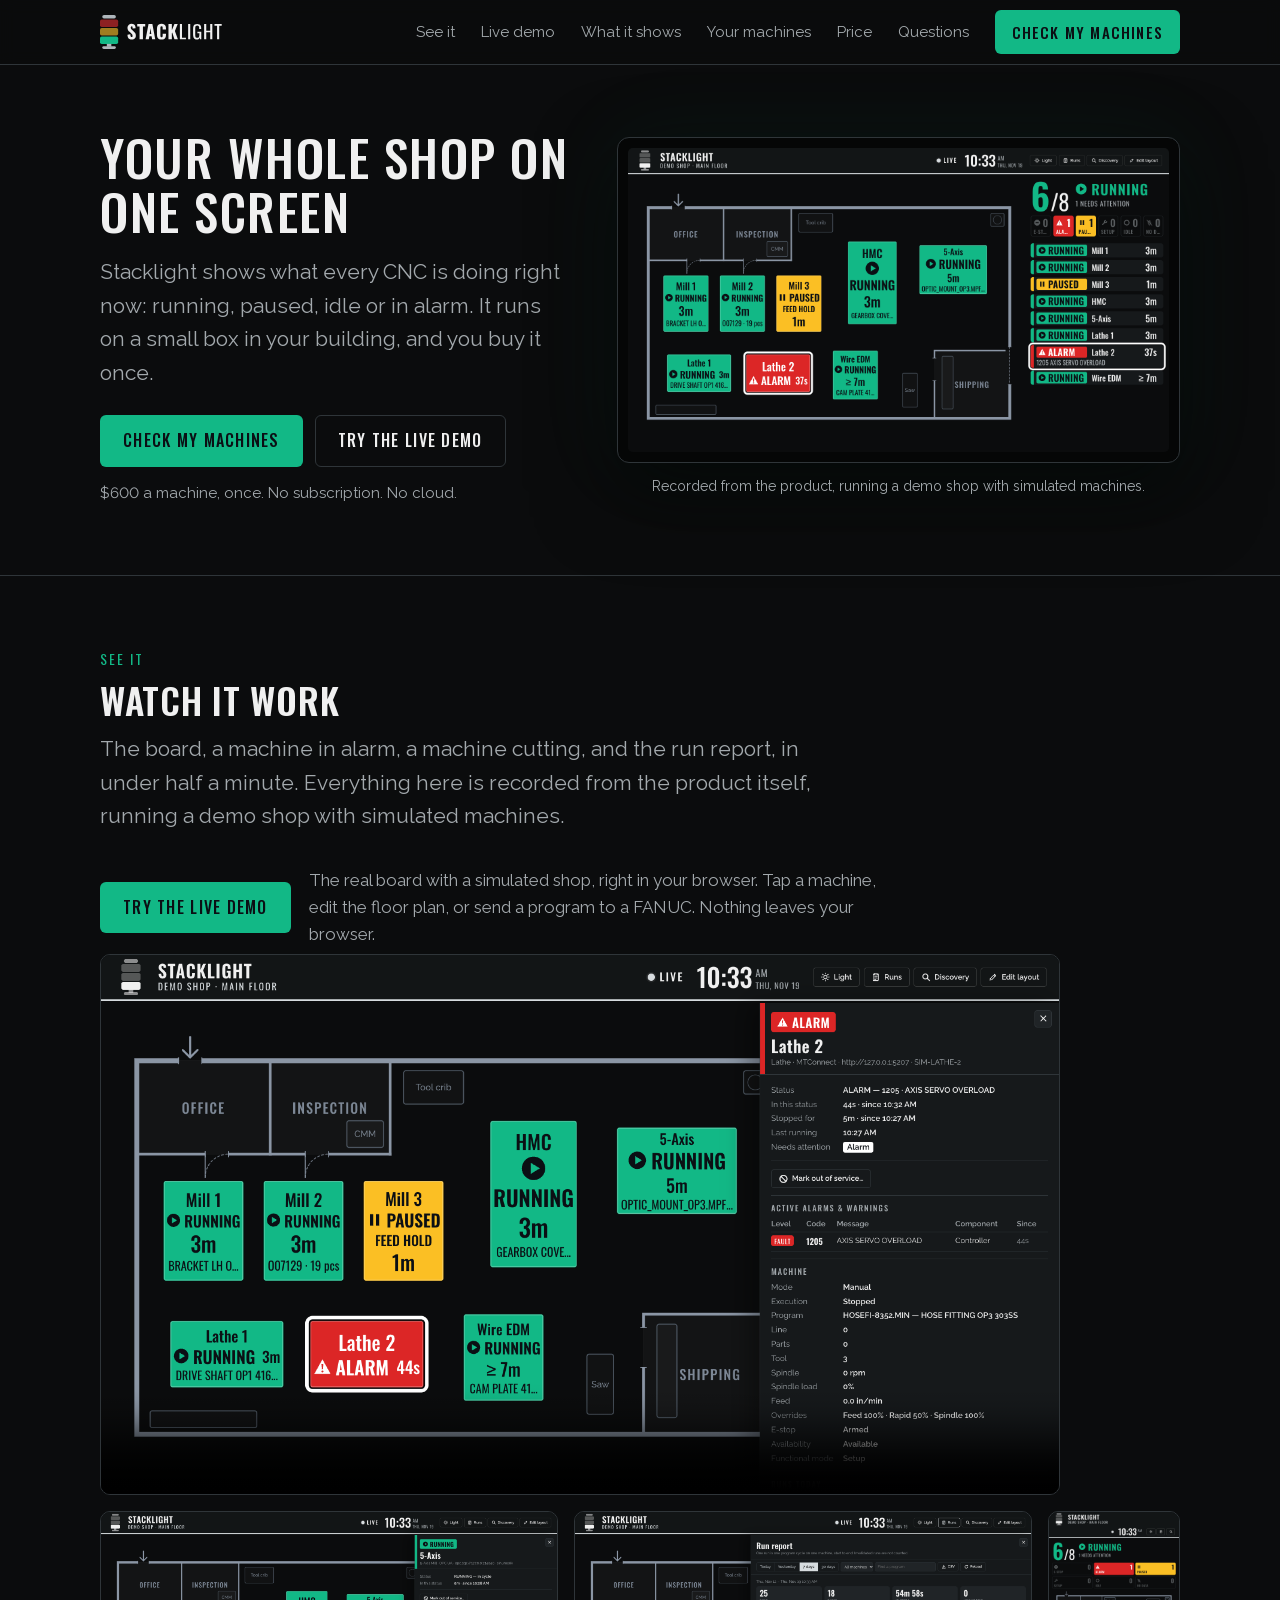
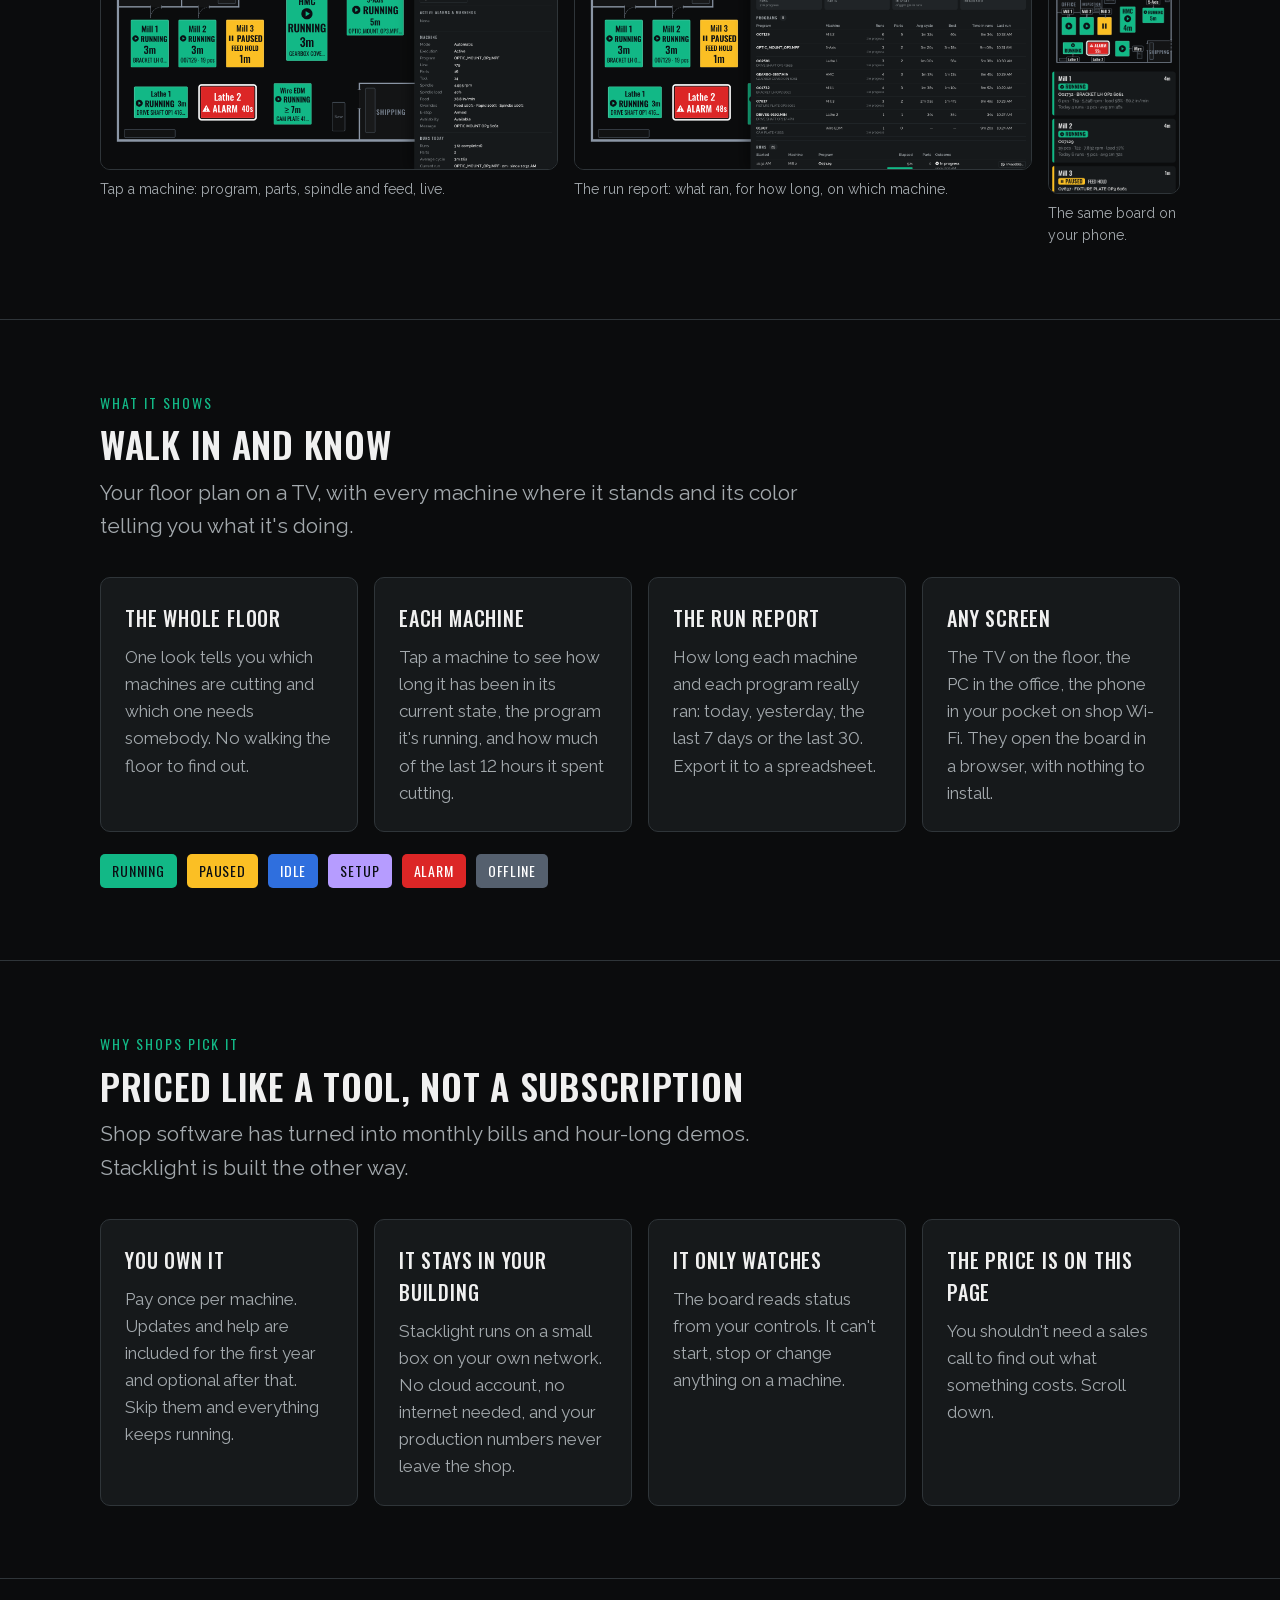
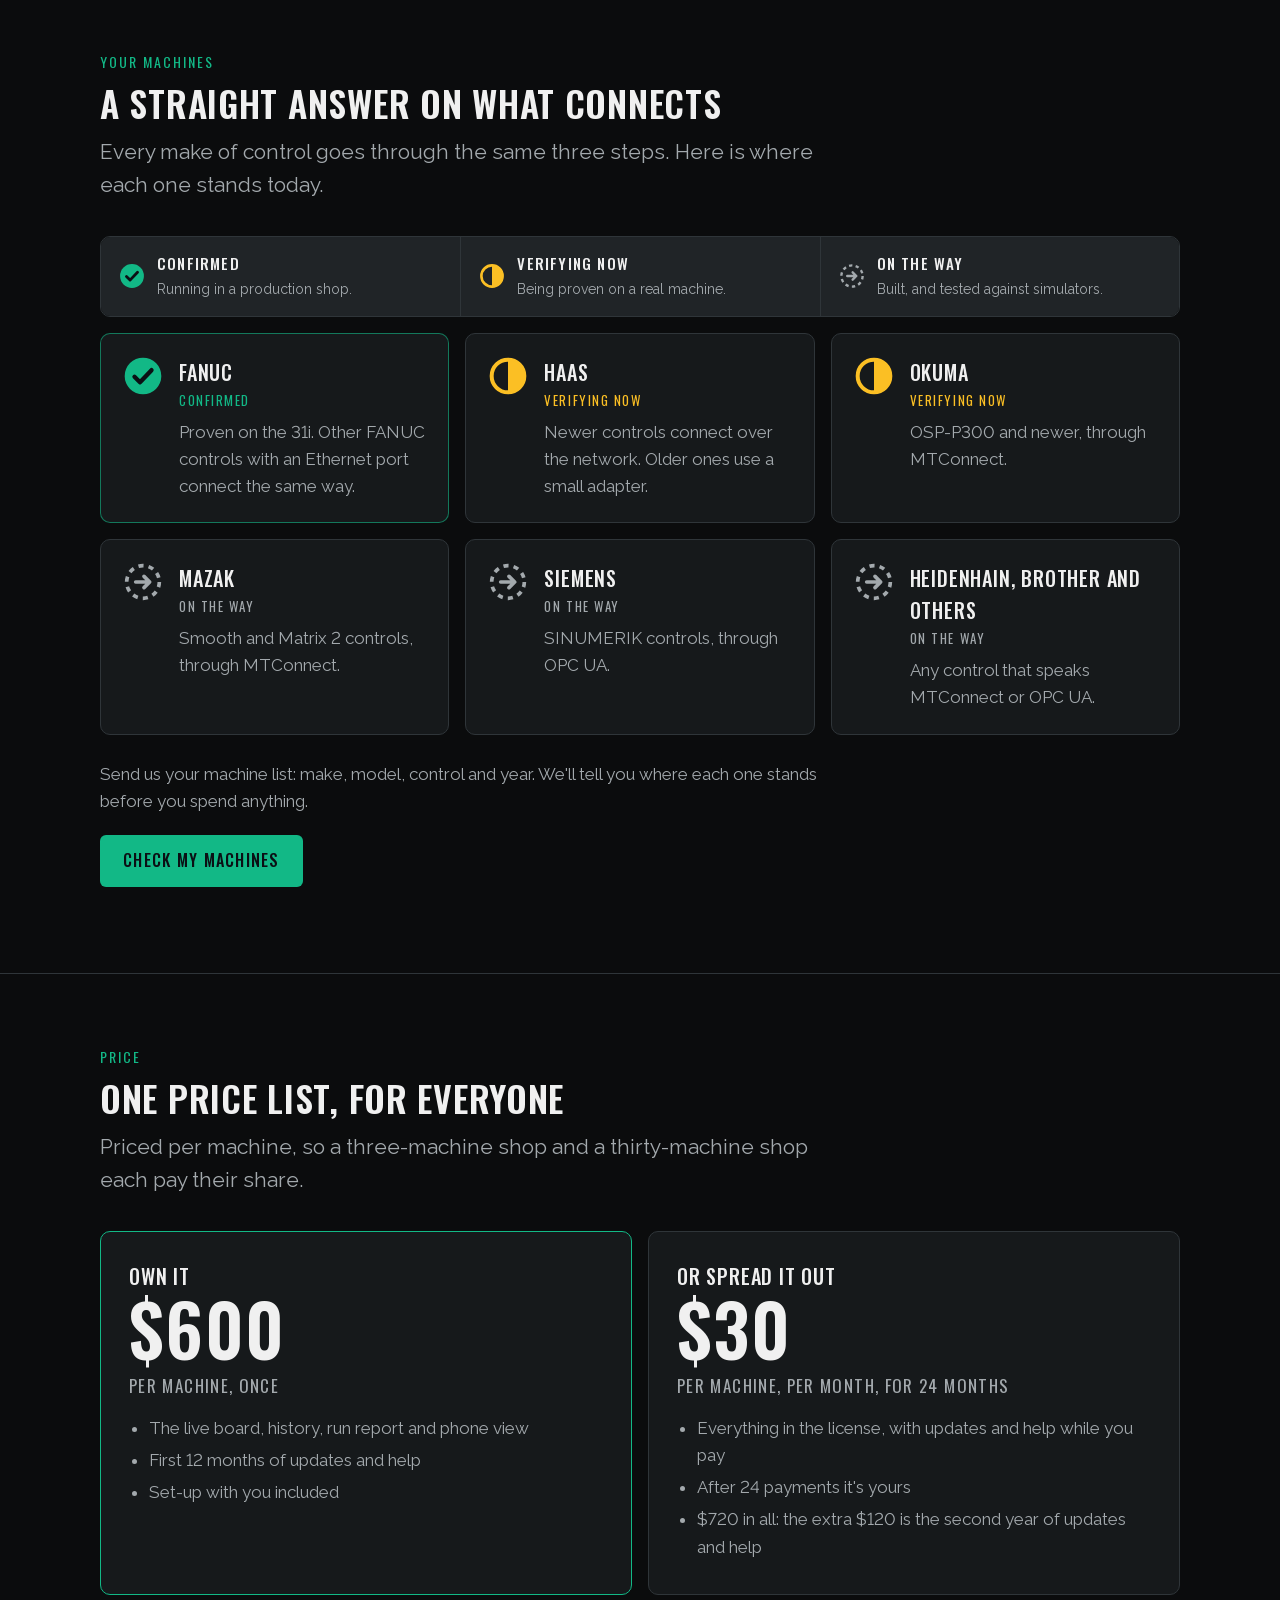
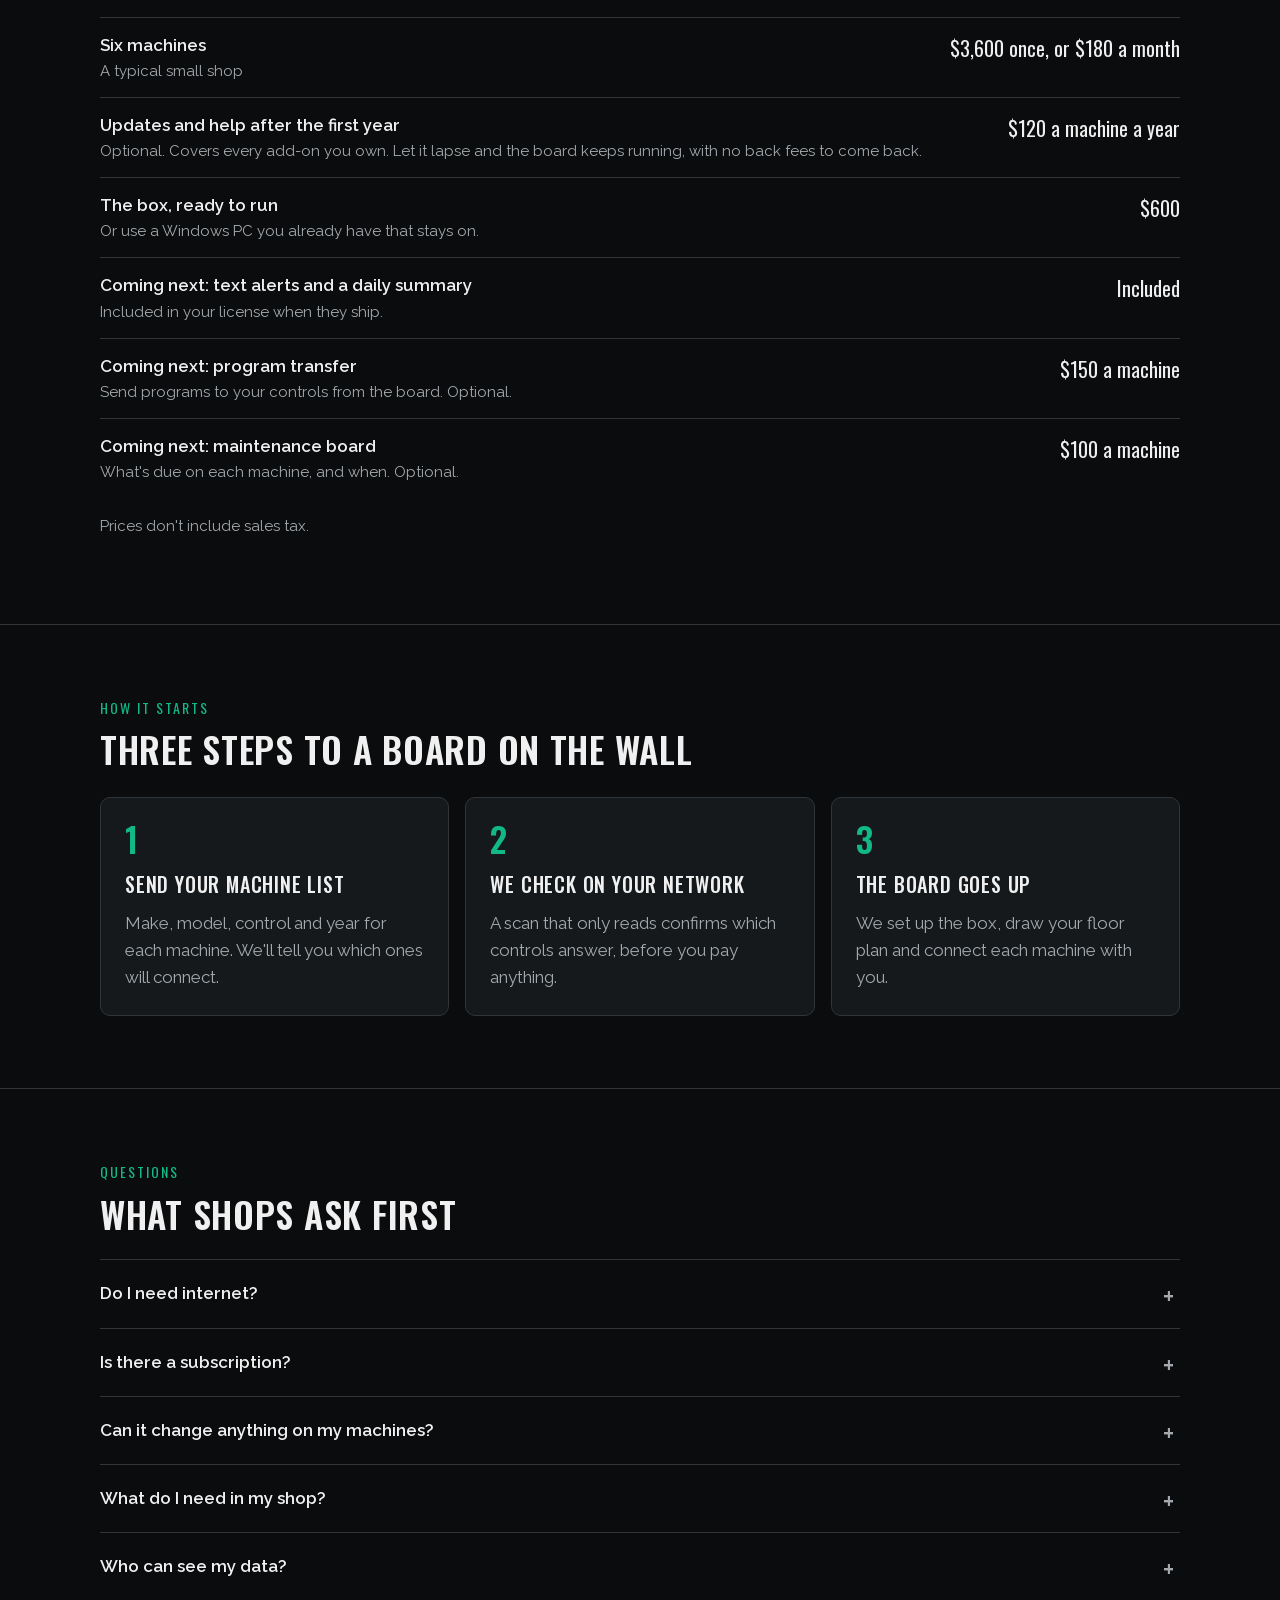
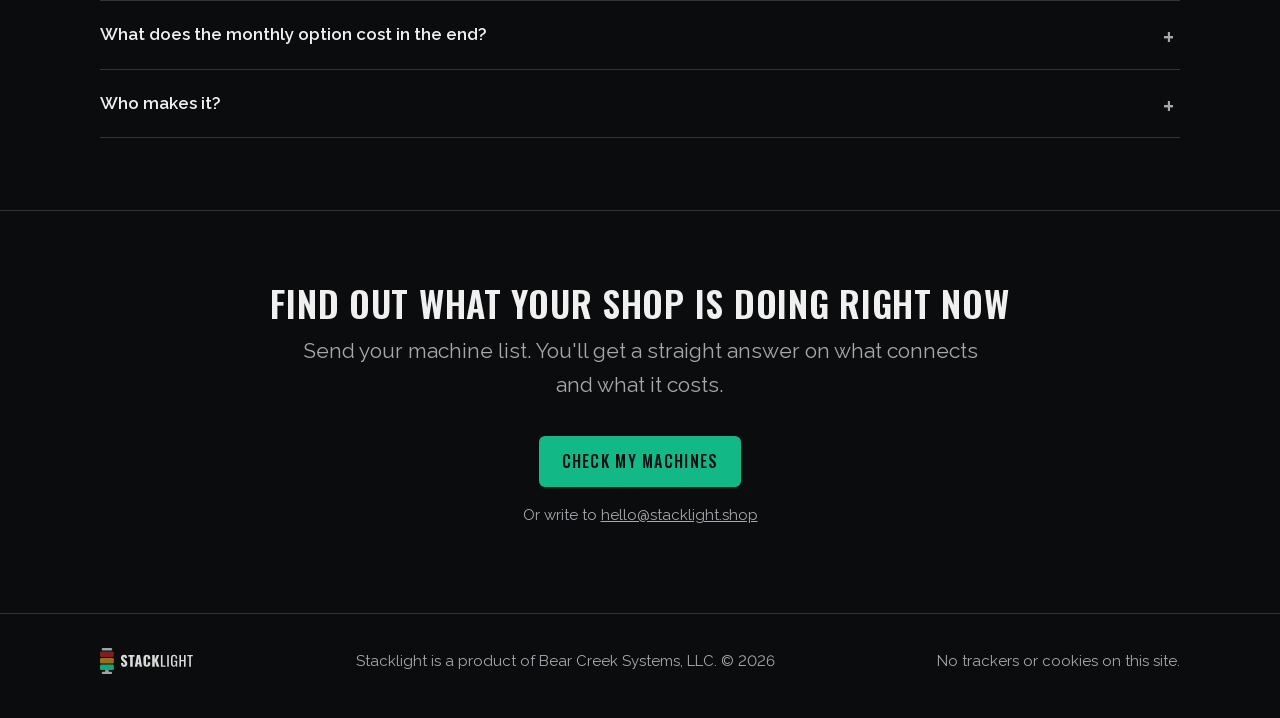
==== commit fb929234: "Demo: the layout editor and program transfer, kept in the visitor's browser Visitors can now edit th" ====
--- a/index.html
+++ b/index.html
@@ -69,7 +69,7 @@
     <p class="eyebrow">See it</p>
     <h2>Watch it work</h2>
     <p class="lede">The board, a machine in alarm, a machine cutting, and the run report, in under half a minute. Everything here is recorded from the product itself, running a demo shop with simulated machines.</p>
-    <p class="demo-cta"><a class="btn go" href="demo/">Try the live demo</a><span class="muted">The real board with a simulated shop, right in your browser. Tap any machine, or open the run report.</span></p>
+    <p class="demo-cta"><a class="btn go" href="demo/">Try the live demo</a><span class="muted">The real board with a simulated shop, right in your browser. Tap a machine, edit the floor plan, or send a program to a FANUC. Nothing leaves your browser.</span></p>
     <figure class="tour">
       <video controls muted playsinline preload="none" poster="assets/media/detail-alarm.png" width="1280" height="720">
         <source src="assets/media/tour.mp4" type="video/mp4">
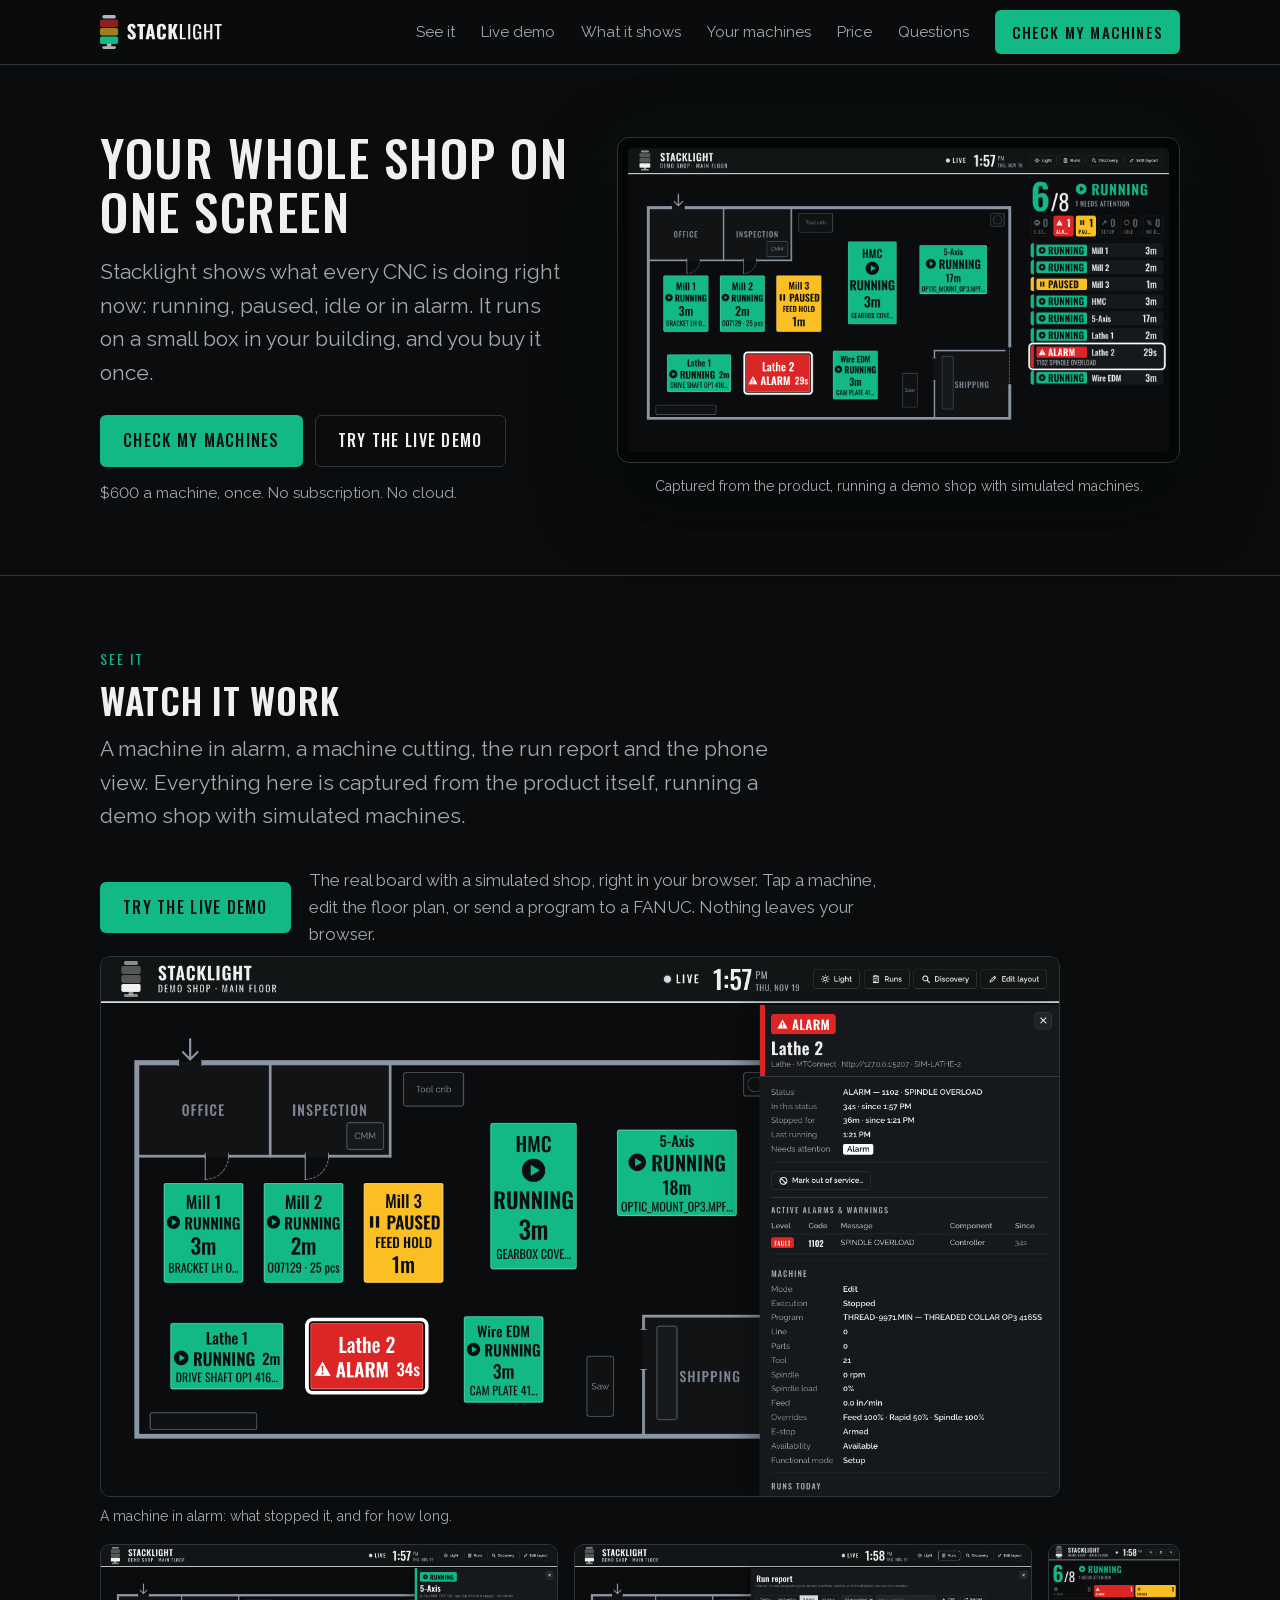
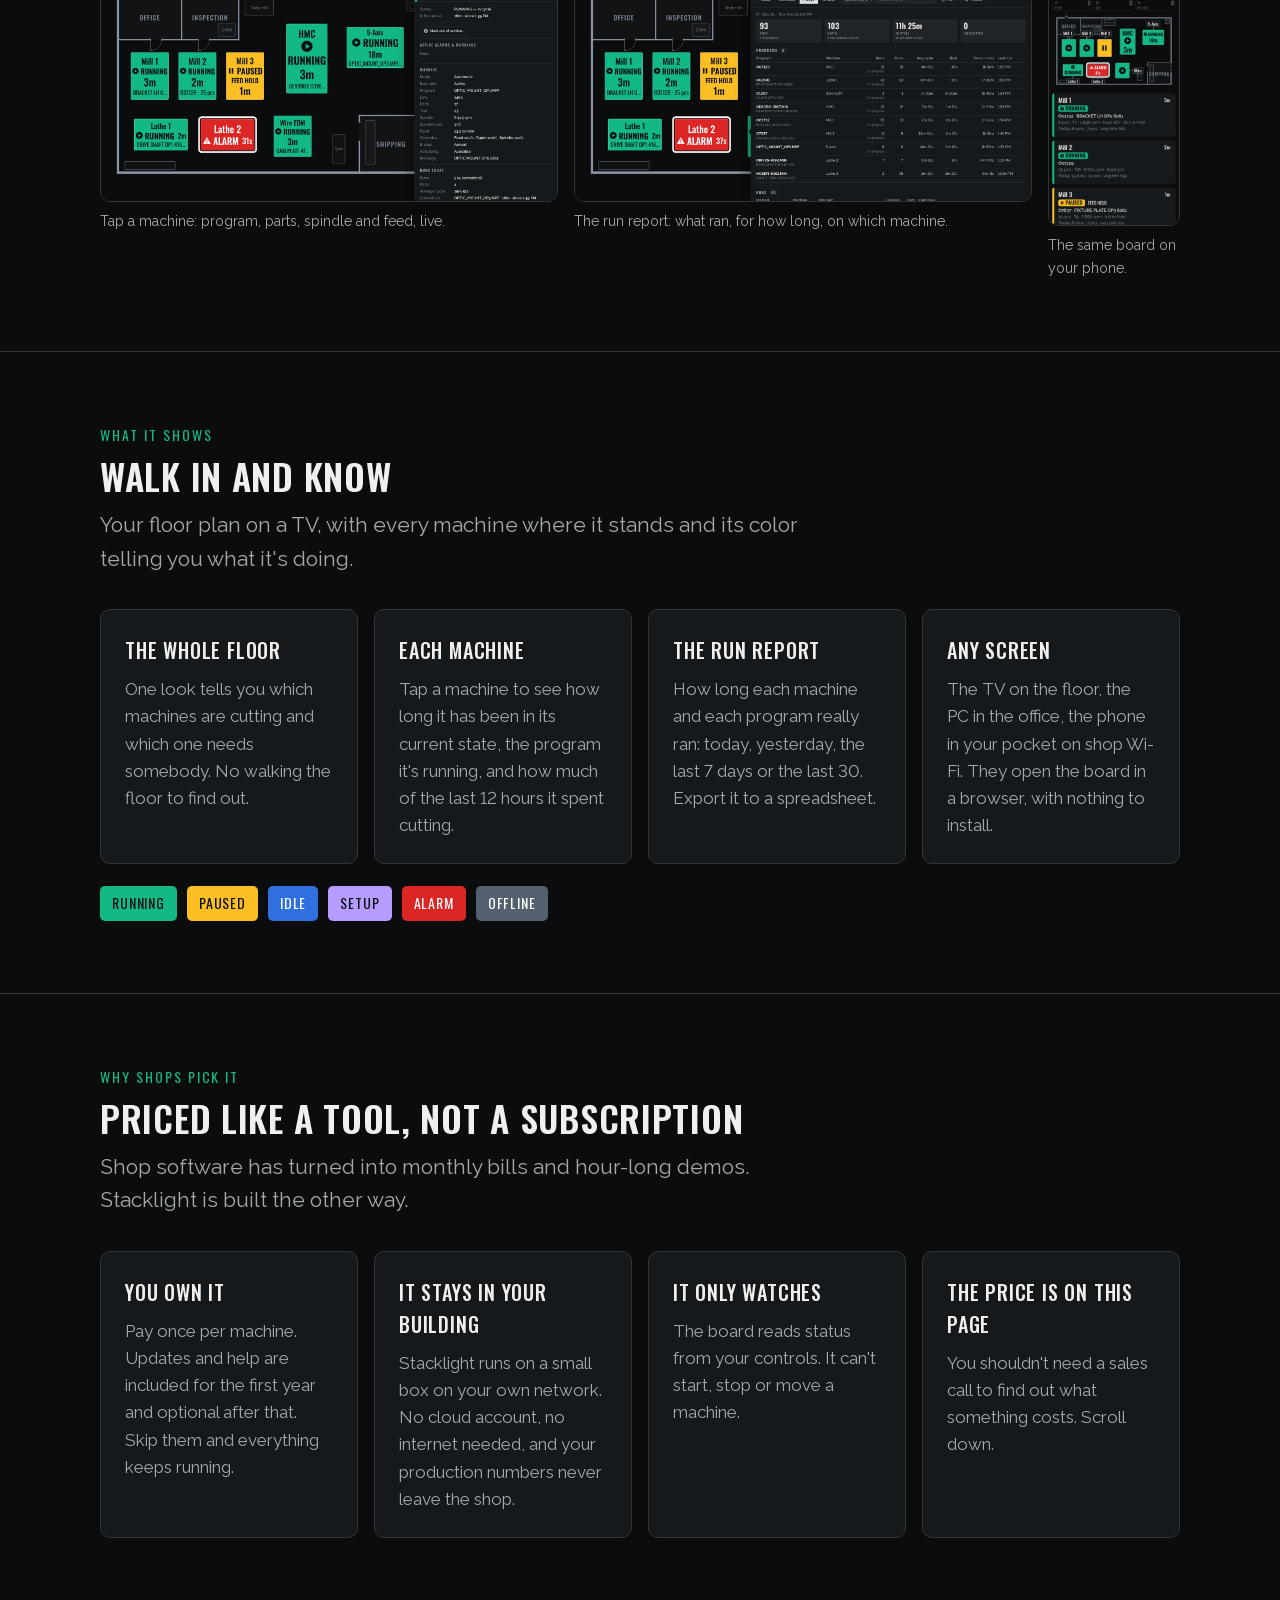
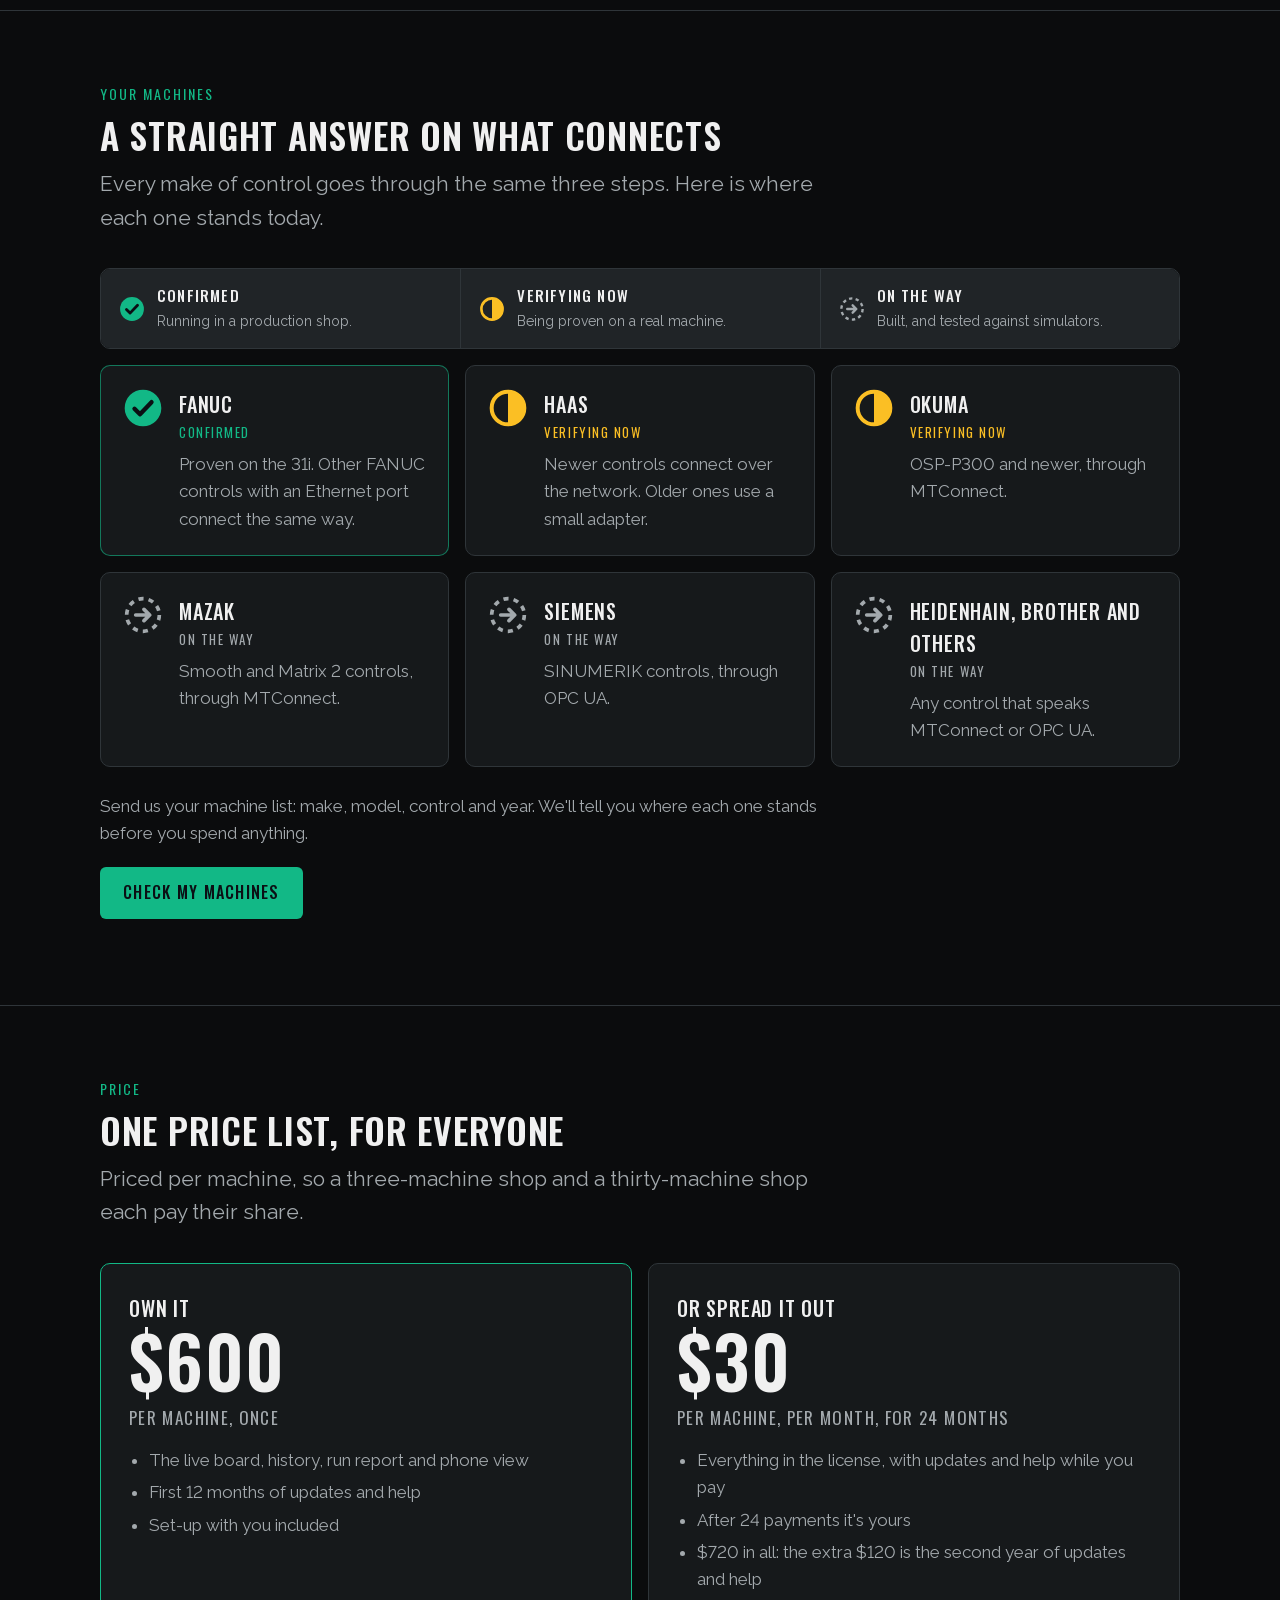
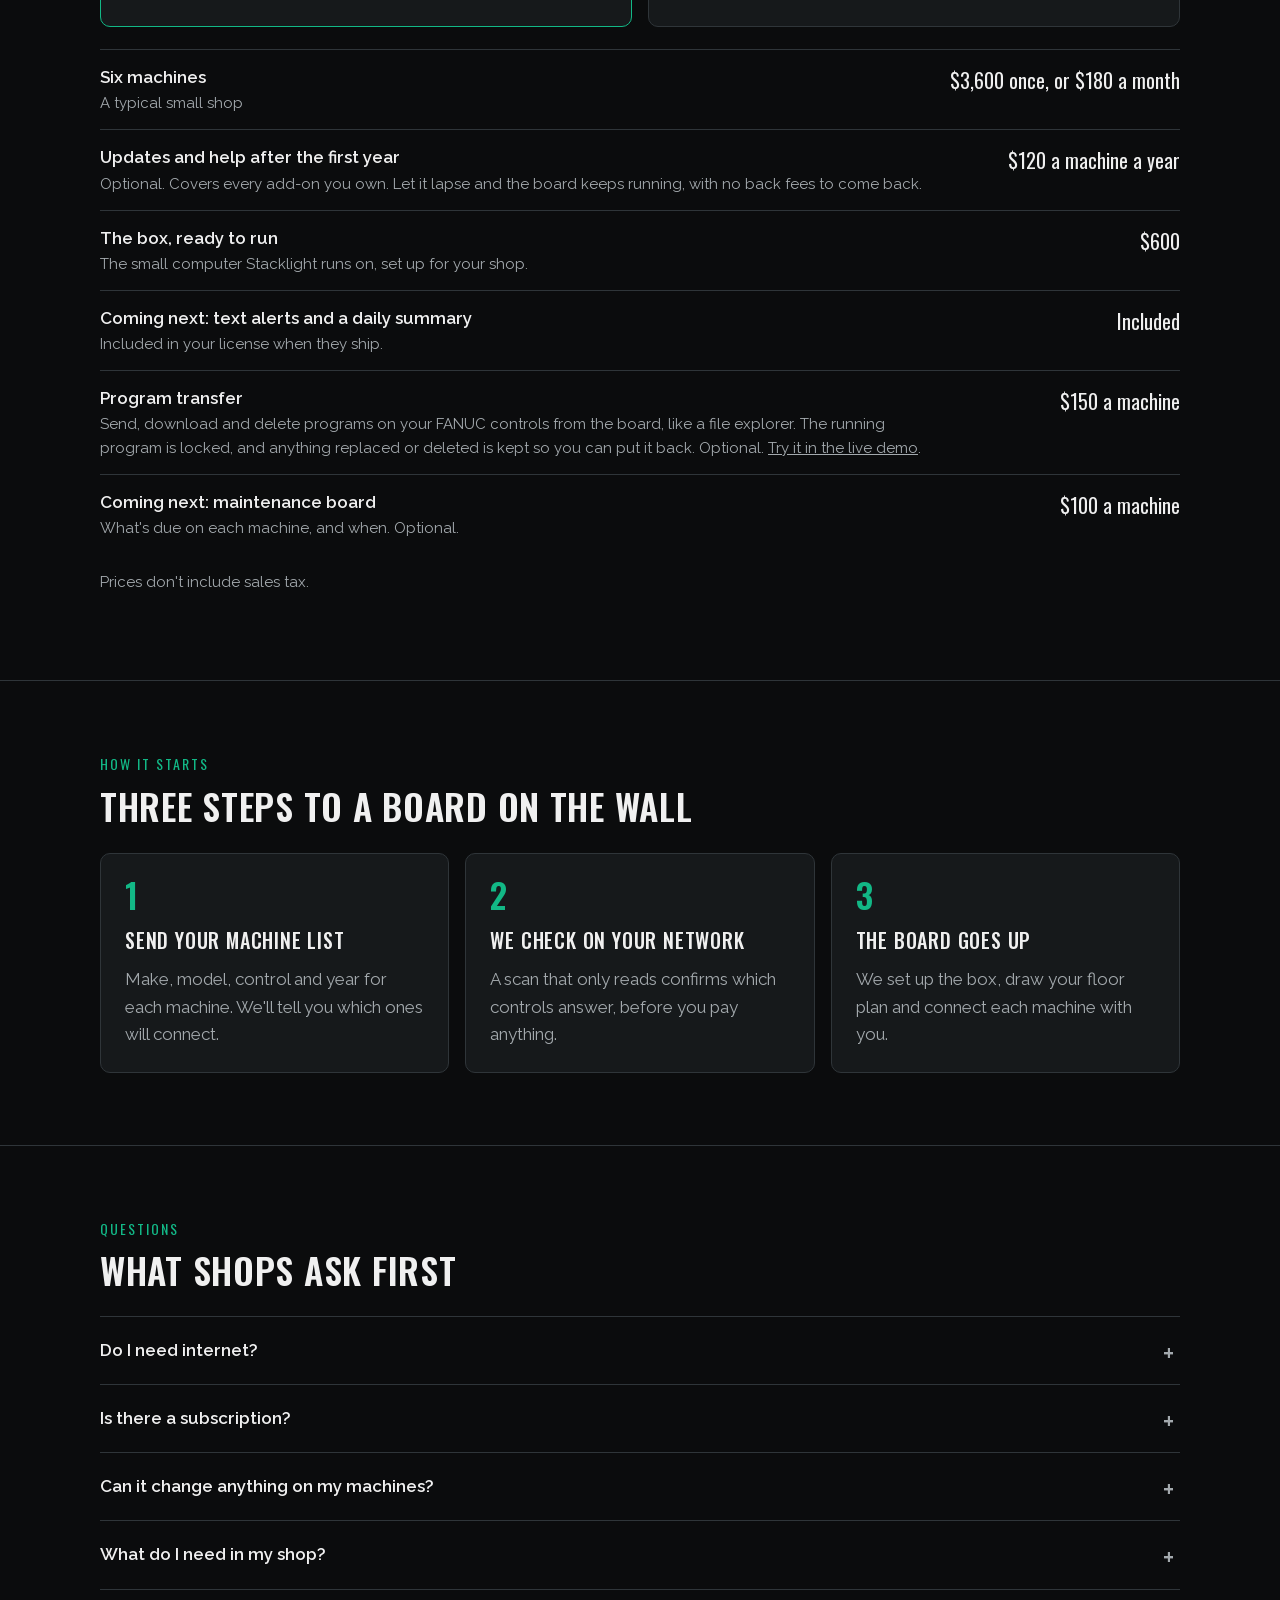
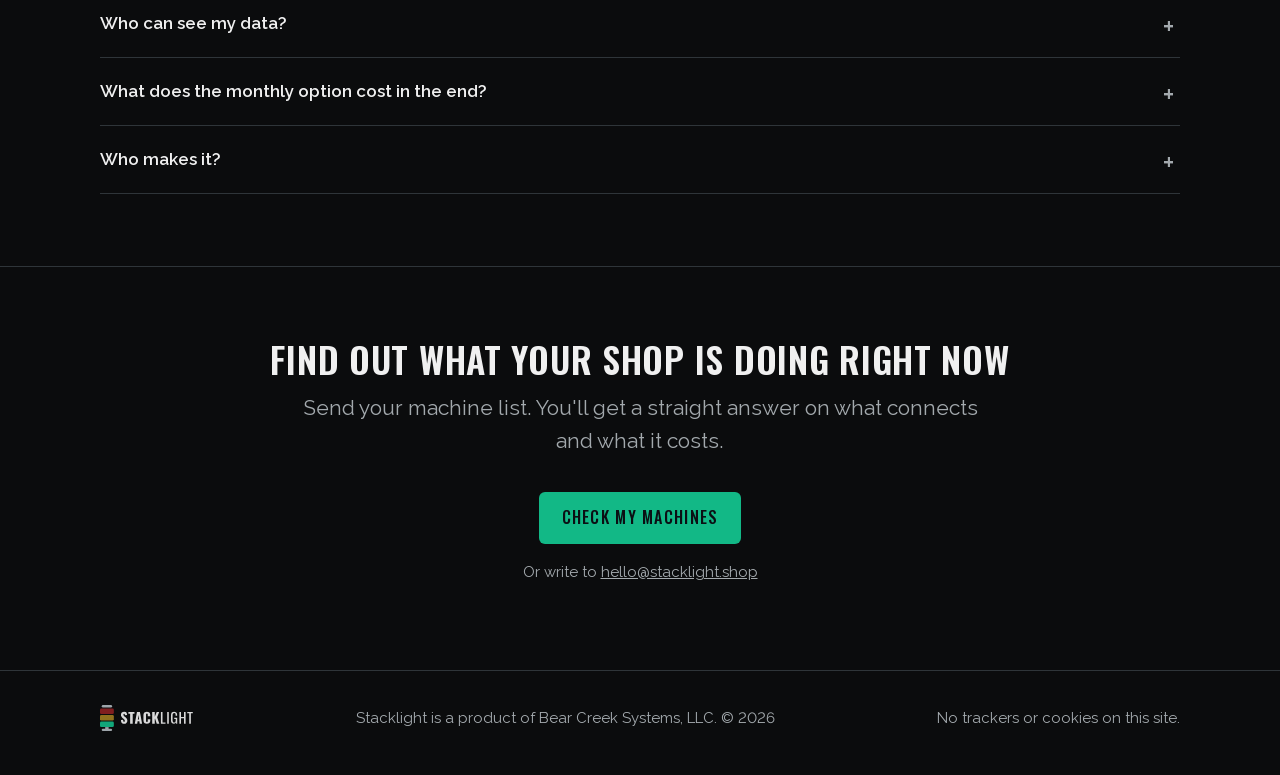
==== commit 6f355029: "Landing page: new screenshots, an image viewer, program transfer is here - Screenshots re-rendered f" ====
--- a/index.html
+++ b/index.html
@@ -54,12 +54,8 @@
       <p class="fine">$600 a machine, once. No subscription. No cloud.</p>
     </div>
     <div>
-      <div class="tv">
-        <video autoplay muted loop playsinline preload="metadata" poster="assets/media/board.png" width="1280" height="720" aria-label="The Stacklight board: eight machines on a shop floor plan. A machine in alarm and a paused machine go back to running.">
-          <source src="assets/media/board-live.mp4" type="video/mp4">
-        </video>
-      </div>
-      <p class="caption">Recorded from the product, running a demo shop with simulated machines.</p>
+      <a class="tv" href="assets/media/board.png" data-lightbox data-caption="The board on the shop TV: every machine where it stands, its color saying what it's doing."><img src="assets/media/board.png" width="1600" height="900" alt="The Stacklight board: eight machines on a shop floor plan, one in alarm and one paused, the rest running."></a>
+      <p class="caption">Captured from the product, running a demo shop with simulated machines.</p>
     </div>
   </div>
 </div>
@@ -68,17 +64,13 @@
   <div class="wrap">
     <p class="eyebrow">See it</p>
     <h2>Watch it work</h2>
-    <p class="lede">The board, a machine in alarm, a machine cutting, and the run report, in under half a minute. Everything here is recorded from the product itself, running a demo shop with simulated machines.</p>
+    <p class="lede">A machine in alarm, a machine cutting, the run report and the phone view. Everything here is captured from the product itself, running a demo shop with simulated machines.</p>
     <p class="demo-cta"><a class="btn go" href="demo/">Try the live demo</a><span class="muted">The real board with a simulated shop, right in your browser. Tap a machine, edit the floor plan, or send a program to a FANUC. Nothing leaves your browser.</span></p>
-    <figure class="tour">
-      <video controls muted playsinline preload="none" poster="assets/media/detail-alarm.png" width="1280" height="720">
-        <source src="assets/media/tour.mp4" type="video/mp4">
-      </video>
-    </figure>
+    <figure class="feature"><a href="assets/media/detail-alarm.png" data-lightbox><img src="assets/media/detail-alarm.png" alt="Machine detail: a lathe in alarm, with the alarm, how long it has been stopped and the program it was running." width="1600" height="900" loading="lazy"></a><figcaption>A machine in alarm: what stopped it, and for how long.</figcaption></figure>
     <div class="shots">
-      <figure><a href="assets/media/detail-running.png"><img src="assets/media/detail-running.png" alt="Machine detail: a running 5-axis mill with its program, part count, spindle speed and feed." width="1600" height="900" loading="lazy"></a><figcaption>Tap a machine: program, parts, spindle and feed, live.</figcaption></figure>
-      <figure><a href="assets/media/run-report.png"><img src="assets/media/run-report.png" alt="The run report: programs run today on each machine, with run time and parts." width="1600" height="900" loading="lazy"></a><figcaption>The run report: what ran, for how long, on which machine.</figcaption></figure>
-      <figure class="phone"><a href="assets/media/phone.png"><img src="assets/media/phone.png" alt="The board on a phone." width="780" height="1688" loading="lazy"></a><figcaption>The same board on your phone.</figcaption></figure>
+      <figure><a href="assets/media/detail-running.png" data-lightbox><img src="assets/media/detail-running.png" alt="Machine detail: a running 5-axis mill with its program, part count, spindle speed and feed." width="1600" height="900" loading="lazy"></a><figcaption>Tap a machine: program, parts, spindle and feed, live.</figcaption></figure>
+      <figure><a href="assets/media/run-report.png" data-lightbox><img src="assets/media/run-report.png" alt="The run report: the last seven days of program runs on each machine, with run counts, parts and time in cycle." width="1600" height="900" loading="lazy"></a><figcaption>The run report: what ran, for how long, on which machine.</figcaption></figure>
+      <figure class="phone"><a href="assets/media/phone.png" data-lightbox><img src="assets/media/phone.png" alt="The board on a phone." width="780" height="1688" loading="lazy"></a><figcaption>The same board on your phone.</figcaption></figure>
     </div>
   </div>
 </section>
@@ -113,7 +105,7 @@
     <div class="grid four">
       <div class="card"><h3>You own it</h3><p>Pay once per machine. Updates and help are included for the first year and optional after that. Skip them and everything keeps running.</p></div>
       <div class="card"><h3>It stays in your building</h3><p>Stacklight runs on a small box on your own network. No cloud account, no internet needed, and your production numbers never leave the shop.</p></div>
-      <div class="card"><h3>It only watches</h3><p>The board reads status from your controls. It can't start, stop or change anything on a machine.</p></div>
+      <div class="card"><h3>It only watches</h3><p>The board reads status from your controls. It can't start, stop or move a machine.</p></div>
       <div class="card"><h3>The price is on this page</h3><p>You shouldn't need a sales call to find out what something costs. Scroll down.</p></div>
     </div>
   </div>
@@ -172,9 +164,9 @@
     <table class="lines">
       <tr><td><b>Six machines</b><small>A typical small shop</small></td><td>$3,600 once, or $180 a month</td></tr>
       <tr><td><b>Updates and help after the first year</b><small>Optional. Covers every add-on you own. Let it lapse and the board keeps running, with no back fees to come back.</small></td><td>$120 a machine a year</td></tr>
-      <tr><td><b>The box, ready to run</b><small>Or use a Windows PC you already have that stays on.</small></td><td>$600</td></tr>
+      <tr><td><b>The box, ready to run</b><small>The small computer Stacklight runs on, set up for your shop.</small></td><td>$600</td></tr>
       <tr><td><b>Coming next: text alerts and a daily summary</b><small>Included in your license when they ship.</small></td><td>Included</td></tr>
-      <tr><td><b>Coming next: program transfer</b><small>Send programs to your controls from the board. Optional.</small></td><td>$150 a machine</td></tr>
+      <tr><td><b>Program transfer</b><small>Send, download and delete programs on your FANUC controls from the board, like a file explorer. The running program is locked, and anything replaced or deleted is kept so you can put it back. Optional. <a href="demo/">Try it in the live demo</a>.</small></td><td>$150 a machine</td></tr>
       <tr><td><b>Coming next: maintenance board</b><small>What's due on each machine, and when. Optional.</small></td><td>$100 a machine</td></tr>
     </table>
     <p class="muted" style="margin-top:16px;font-size:15px">Prices don't include sales tax.</p>
@@ -200,8 +192,8 @@
     <div style="margin-top:26px">
       <details><summary>Do I need internet?</summary><p>No. Stacklight runs on your shop network and needs no cloud account and no internet connection.</p></details>
       <details><summary>Is there a subscription?</summary><p>No. You buy a license for each machine and it's yours. Updates and help are included for a year. After that they're optional at $120 a machine a year, and if you skip them the board keeps running.</p></details>
-      <details><summary>Can it change anything on my machines?</summary><p>No. The board only reads status. It can't start, stop or edit anything on a control.</p></details>
-      <details><summary>What do I need in my shop?</summary><p>A network connection to each control (usually a cable), a TV, and either the Stacklight box or a Windows PC that stays on.</p></details>
+      <details><summary>Can it change anything on my machines?</summary><p>The board only reads status: it can't start, stop or move a machine. The optional program transfer sends only the program files you choose to your FANUC controls. It never touches parameters or offsets, and it never replaces the program a machine is running.</p></details>
+      <details><summary>What do I need in my shop?</summary><p>A network connection to each control (usually a cable), a TV, and the Stacklight box.</p></details>
       <details><summary>Who can see my data?</summary><p>You. It stays on the box in your building. We connect to help only when you allow it.</p></details>
       <details><summary>What does the monthly option cost in the end?</summary><p>$720 a machine over two years, against $600 up front. The extra $120 is the second year of updates and help, which an up-front buyer would pay separately. After 24 payments the license is yours.</p></details>
       <details><summary>Who makes it?</summary><p>Stacklight is a product of Bear Creek Systems, LLC. It was built on the floor of a working CNC shop, with the people who run the machines.</p></details>
@@ -228,11 +220,45 @@
   </div>
 </footer>
 
+<dialog class="viewer" aria-label="Screenshot">
+  <figure><img alt=""><figcaption></figcaption></figure>
+  <button type="button" class="viewer-close" aria-label="Close">&times;</button>
+  <button type="button" class="viewer-prev" aria-label="Previous screenshot">&lsaquo;</button>
+  <button type="button" class="viewer-next" aria-label="Next screenshot">&rsaquo;</button>
+</dialog>
 <script>
-if (matchMedia('(prefers-reduced-motion: reduce)').matches) {
-  var v = document.querySelector('.tv video');
-  if (v) { v.removeAttribute('autoplay'); v.pause(); v.controls = true; }
-}
+// Screenshots open in this viewer instead of as bare image files (the links still work without JavaScript).
+(function () {
+  var dlg = document.querySelector('dialog.viewer');
+  if (!dlg || typeof dlg.showModal !== 'function') return;
+  var links = Array.prototype.slice.call(document.querySelectorAll('a[data-lightbox]'));
+  var img = dlg.querySelector('img'), cap = dlg.querySelector('figcaption'), at = 0;
+  function show(n) {
+    at = (n + links.length) % links.length;
+    var a = links[at], thumb = a.querySelector('img'), fig = a.closest('figure');
+    img.src = a.getAttribute('href');
+    img.alt = thumb ? thumb.alt : '';
+    cap.textContent = a.getAttribute('data-caption') || (fig && fig.querySelector('figcaption') ? fig.querySelector('figcaption').textContent : '');
+    dlg.classList.toggle('tall', !!(thumb && thumb.naturalHeight > thumb.naturalWidth));
+  }
+  links.forEach(function (a, n) {
+    a.addEventListener('click', function (e) {
+      if (e.button !== 0 || e.metaKey || e.ctrlKey || e.shiftKey || e.altKey) return;
+      e.preventDefault();
+      show(n);
+      dlg.showModal();
+    });
+  });
+  dlg.querySelector('.viewer-close').addEventListener('click', function () { dlg.close(); });
+  dlg.querySelector('.viewer-prev').addEventListener('click', function () { show(at - 1); });
+  dlg.querySelector('.viewer-next').addEventListener('click', function () { show(at + 1); });
+  dlg.addEventListener('click', function (e) { if (e.target === dlg) dlg.close(); });
+  dlg.addEventListener('keydown', function (e) {
+    if (e.key === 'ArrowLeft') { e.preventDefault(); show(at - 1); }
+    if (e.key === 'ArrowRight') { e.preventDefault(); show(at + 1); }
+  });
+  dlg.addEventListener('close', function () { img.removeAttribute('src'); });
+})();
 </script>
 </body>
 </html>
--- a/styles.css
+++ b/styles.css
@@ -58,7 +58,26 @@
 figure { margin: 0; }
 figure img, figure video { width: 100%; height: auto; display: block; border: 1px solid var(--line); border-radius: 10px; background: #050606; }
 figcaption { font-size: 14px; color: var(--steel); margin-top: 8px; }
-.tour { max-width: 960px; }
+.feature { max-width: 960px; margin-top: 8px; }
+a.tv { display: block; cursor: zoom-in; }
+a[data-lightbox] { display: block; cursor: zoom-in; }
+a[data-lightbox]:hover img { border-color: var(--steel); }
+dialog.viewer { padding: 0; border: 1px solid var(--line); border-radius: 12px; background: #050606; color: var(--paper); max-width: min(96vw, 1640px); max-height: 94vh; overflow: visible; }
+dialog.viewer::backdrop { background: rgba(0, 0, 0, .9); }
+dialog.viewer figure { margin: 0; padding: 10px; }
+dialog.viewer img { display: block; width: auto; height: auto; max-width: calc(96vw - 22px); max-height: calc(94vh - 64px); border: 0; border-radius: 6px; margin: 0 auto; }
+dialog.viewer figcaption { padding: 8px 6px 2px; text-align: center; font-size: 15px; }
+dialog.viewer button { position: absolute; width: 44px; height: 44px; border-radius: 50%; border: 1px solid var(--line); background: rgba(11, 12, 13, .9); color: var(--paper); font: 400 28px/1 Raleway, sans-serif; cursor: pointer; display: grid; place-items: center; padding: 0 0 4px; }
+dialog.viewer button:hover { border-color: var(--steel); }
+dialog.viewer button:focus-visible { outline: 2px solid var(--paper); outline-offset: 2px; }
+.viewer-close { top: -16px; right: -16px; }
+.viewer-prev { left: -22px; top: 50%; transform: translateY(-50%); }
+.viewer-next { right: -22px; top: 50%; transform: translateY(-50%); }
+@media (max-width: 700px) {
+  .viewer-close { top: 6px; right: 6px; }
+  .viewer-prev { left: 6px; }
+  .viewer-next { right: 6px; }
+}
 .demo-cta { display: flex; flex-wrap: wrap; align-items: center; gap: 12px 18px; margin: 22px 0 6px; }
 .demo-cta .muted { max-width: 34em; }
 .shots { display: grid; grid-template-columns: 4fr 4fr 1.15fr; gap: 16px; margin-top: 16px; align-items: start; }
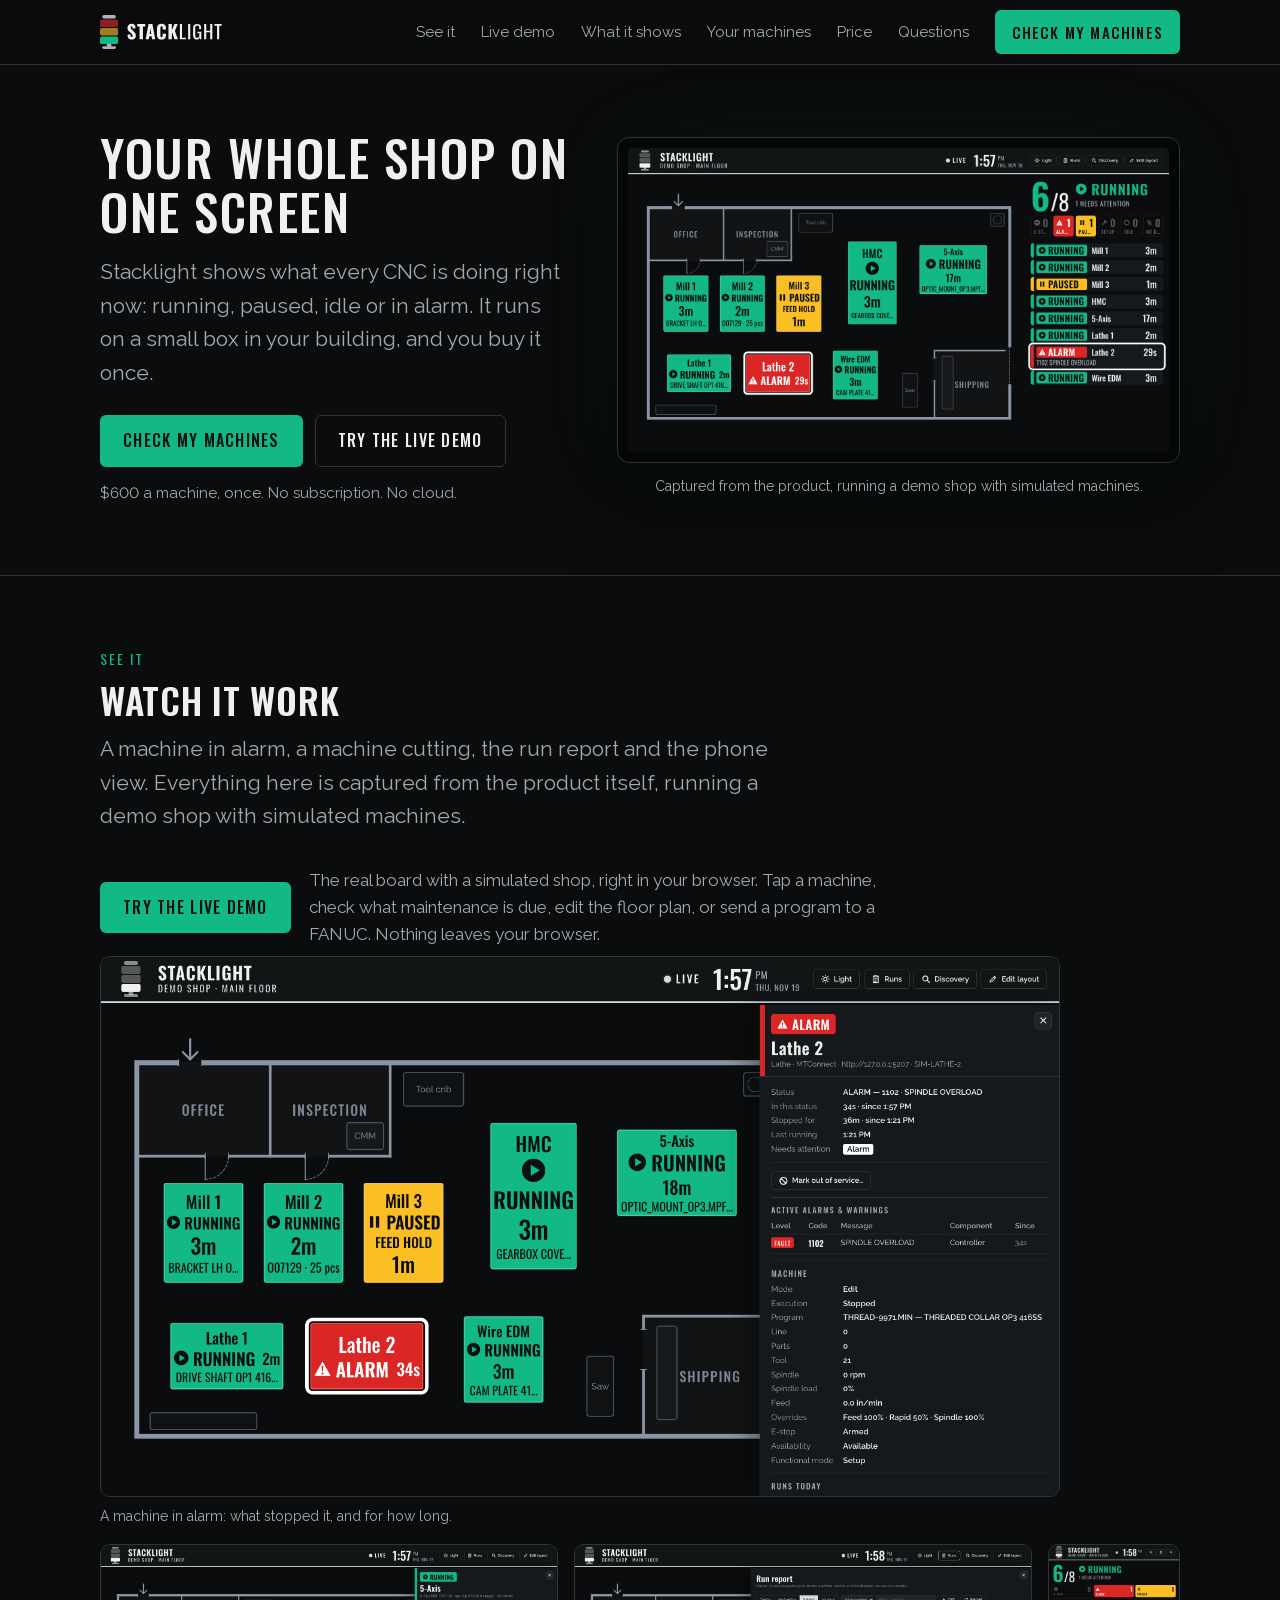
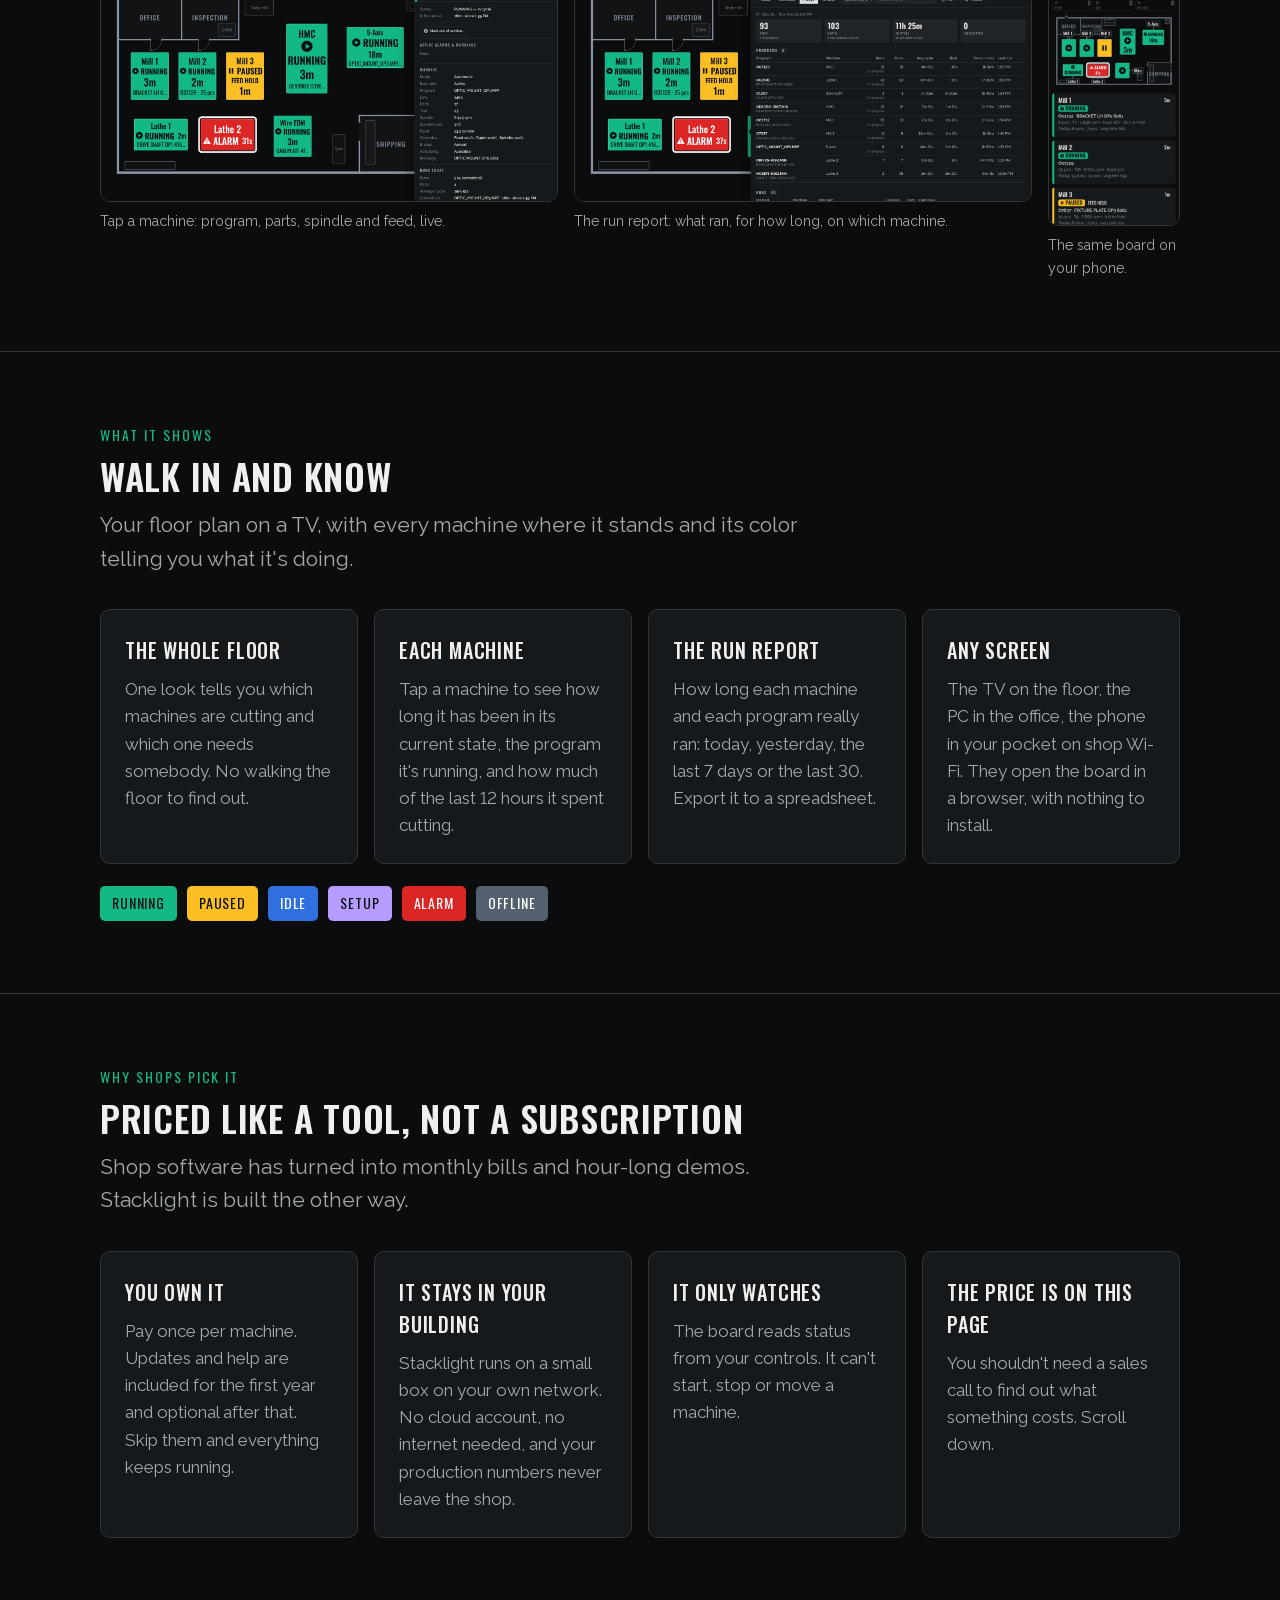
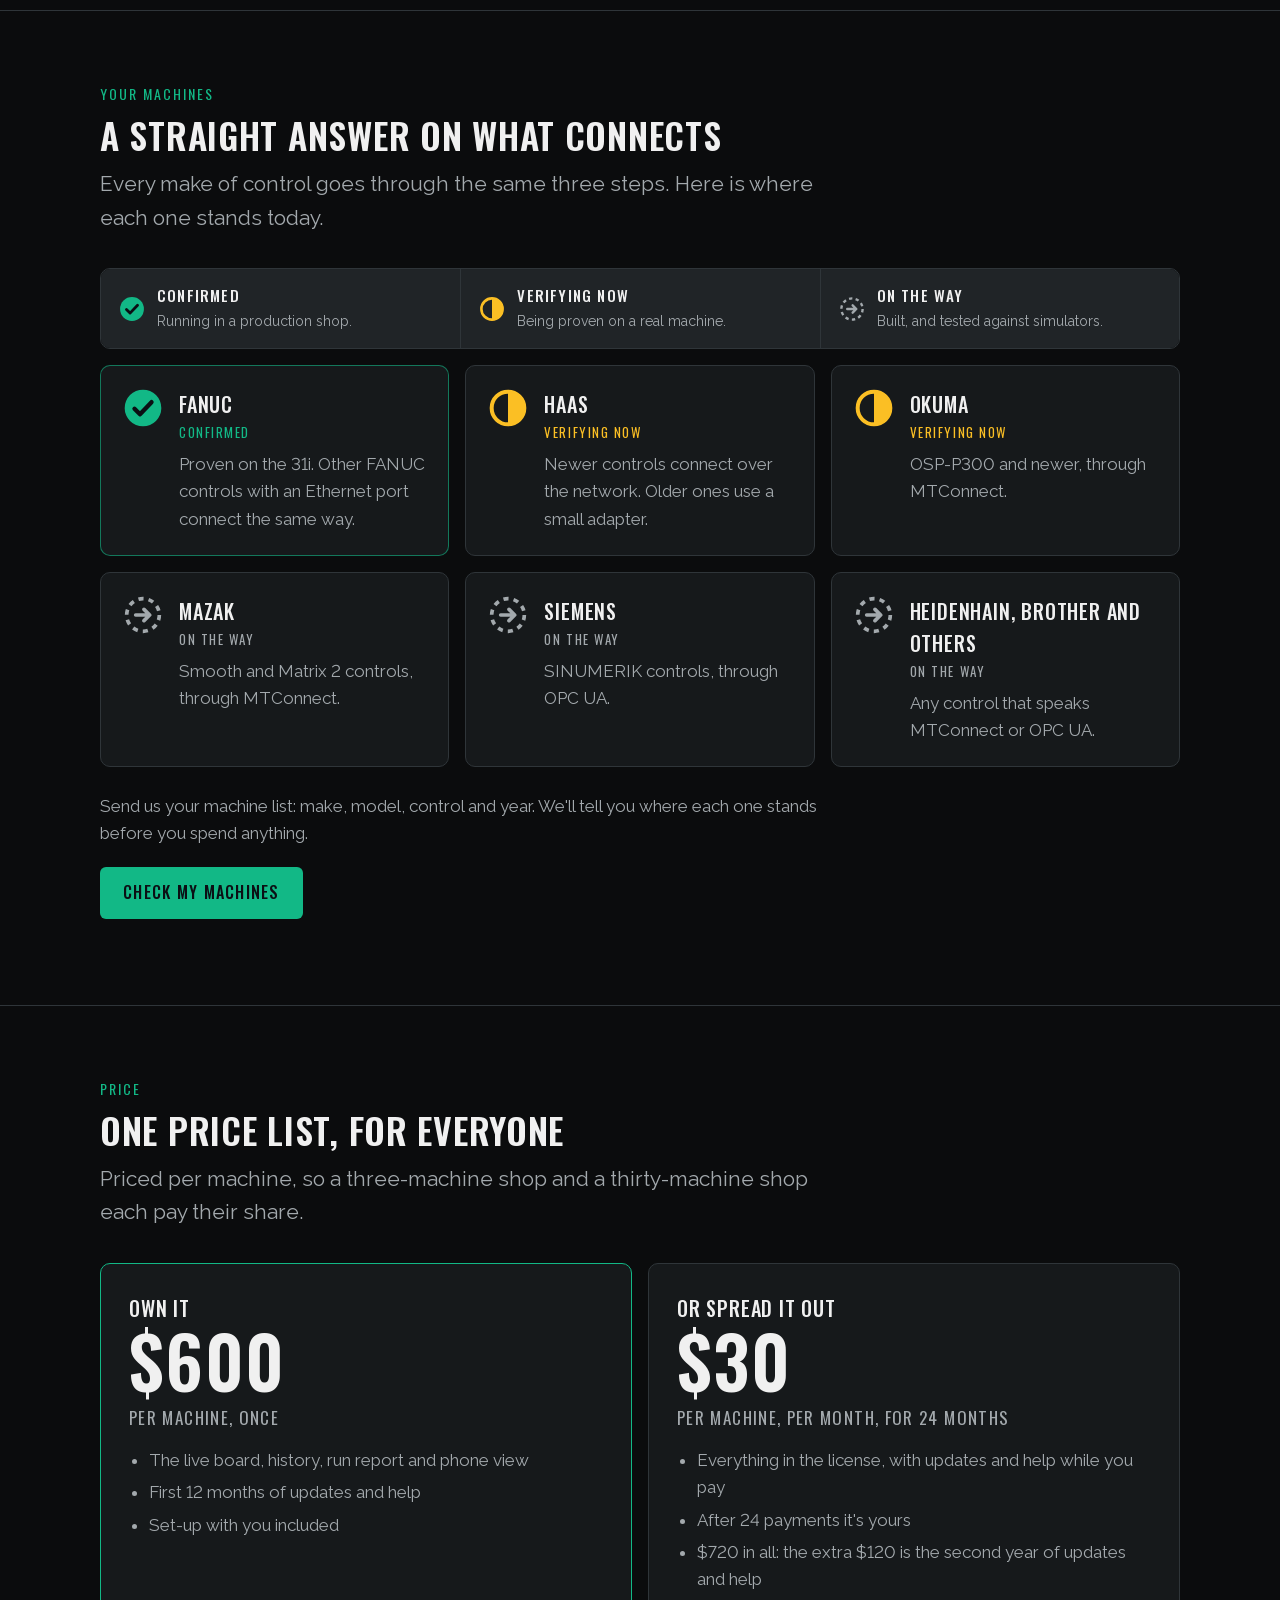
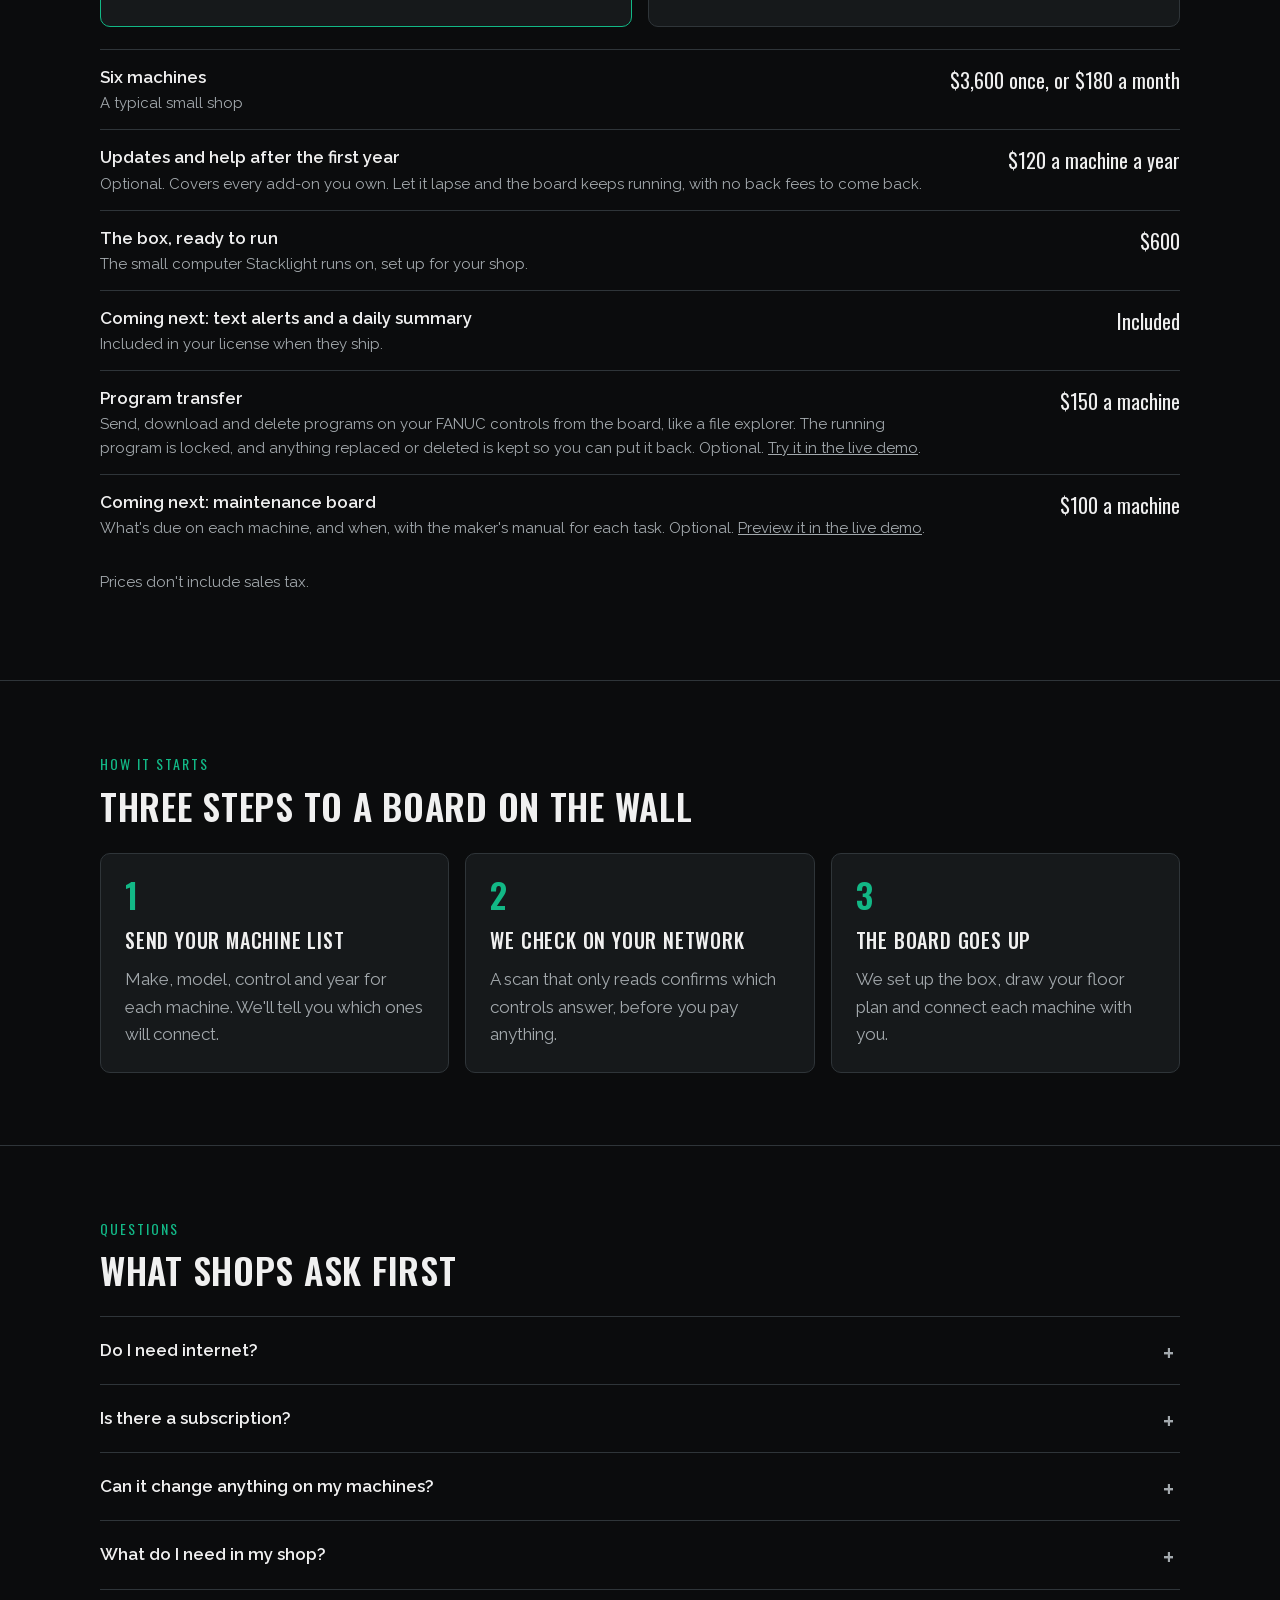
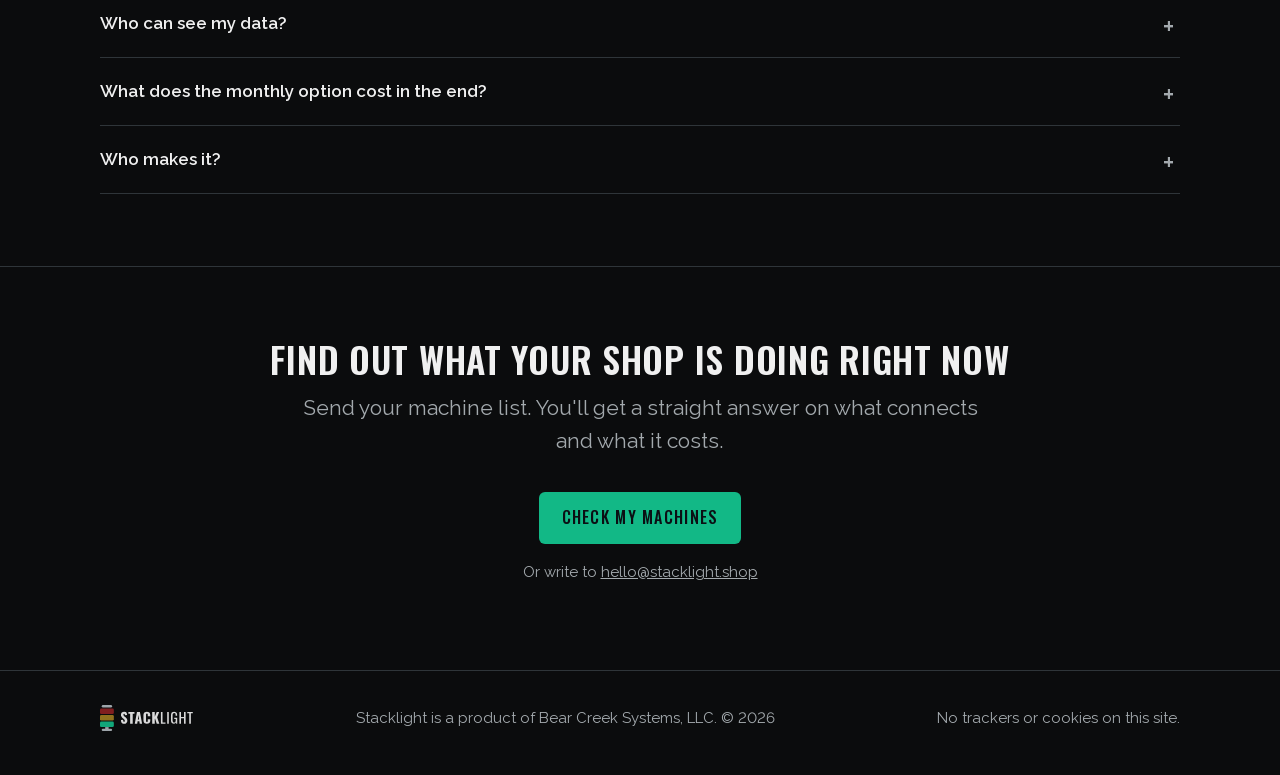
==== commit 8650d347: "Demo: the maintenance board, kept in the visitor's browser The demo runs the product's own maintenan" ====
--- a/index.html
+++ b/index.html
@@ -65,7 +65,7 @@
     <p class="eyebrow">See it</p>
     <h2>Watch it work</h2>
     <p class="lede">A machine in alarm, a machine cutting, the run report and the phone view. Everything here is captured from the product itself, running a demo shop with simulated machines.</p>
-    <p class="demo-cta"><a class="btn go" href="demo/">Try the live demo</a><span class="muted">The real board with a simulated shop, right in your browser. Tap a machine, edit the floor plan, or send a program to a FANUC. Nothing leaves your browser.</span></p>
+    <p class="demo-cta"><a class="btn go" href="demo/">Try the live demo</a><span class="muted">The real board with a simulated shop, right in your browser. Tap a machine, check what maintenance is due, edit the floor plan, or send a program to a FANUC. Nothing leaves your browser.</span></p>
     <figure class="feature"><a href="assets/media/detail-alarm.png" data-lightbox><img src="assets/media/detail-alarm.png" alt="Machine detail: a lathe in alarm, with the alarm, how long it has been stopped and the program it was running." width="1600" height="900" loading="lazy"></a><figcaption>A machine in alarm: what stopped it, and for how long.</figcaption></figure>
     <div class="shots">
       <figure><a href="assets/media/detail-running.png" data-lightbox><img src="assets/media/detail-running.png" alt="Machine detail: a running 5-axis mill with its program, part count, spindle speed and feed." width="1600" height="900" loading="lazy"></a><figcaption>Tap a machine: program, parts, spindle and feed, live.</figcaption></figure>
@@ -167,7 +167,7 @@
       <tr><td><b>The box, ready to run</b><small>The small computer Stacklight runs on, set up for your shop.</small></td><td>$600</td></tr>
       <tr><td><b>Coming next: text alerts and a daily summary</b><small>Included in your license when they ship.</small></td><td>Included</td></tr>
       <tr><td><b>Program transfer</b><small>Send, download and delete programs on your FANUC controls from the board, like a file explorer. The running program is locked, and anything replaced or deleted is kept so you can put it back. Optional. <a href="demo/">Try it in the live demo</a>.</small></td><td>$150 a machine</td></tr>
-      <tr><td><b>Coming next: maintenance board</b><small>What's due on each machine, and when. Optional.</small></td><td>$100 a machine</td></tr>
+      <tr><td><b>Coming next: maintenance board</b><small>What's due on each machine, and when, with the maker's manual for each task. Optional. <a href="demo/">Preview it in the live demo</a>.</small></td><td>$100 a machine</td></tr>
     </table>
     <p class="muted" style="margin-top:16px;font-size:15px">Prices don't include sales tax.</p>
   </div>
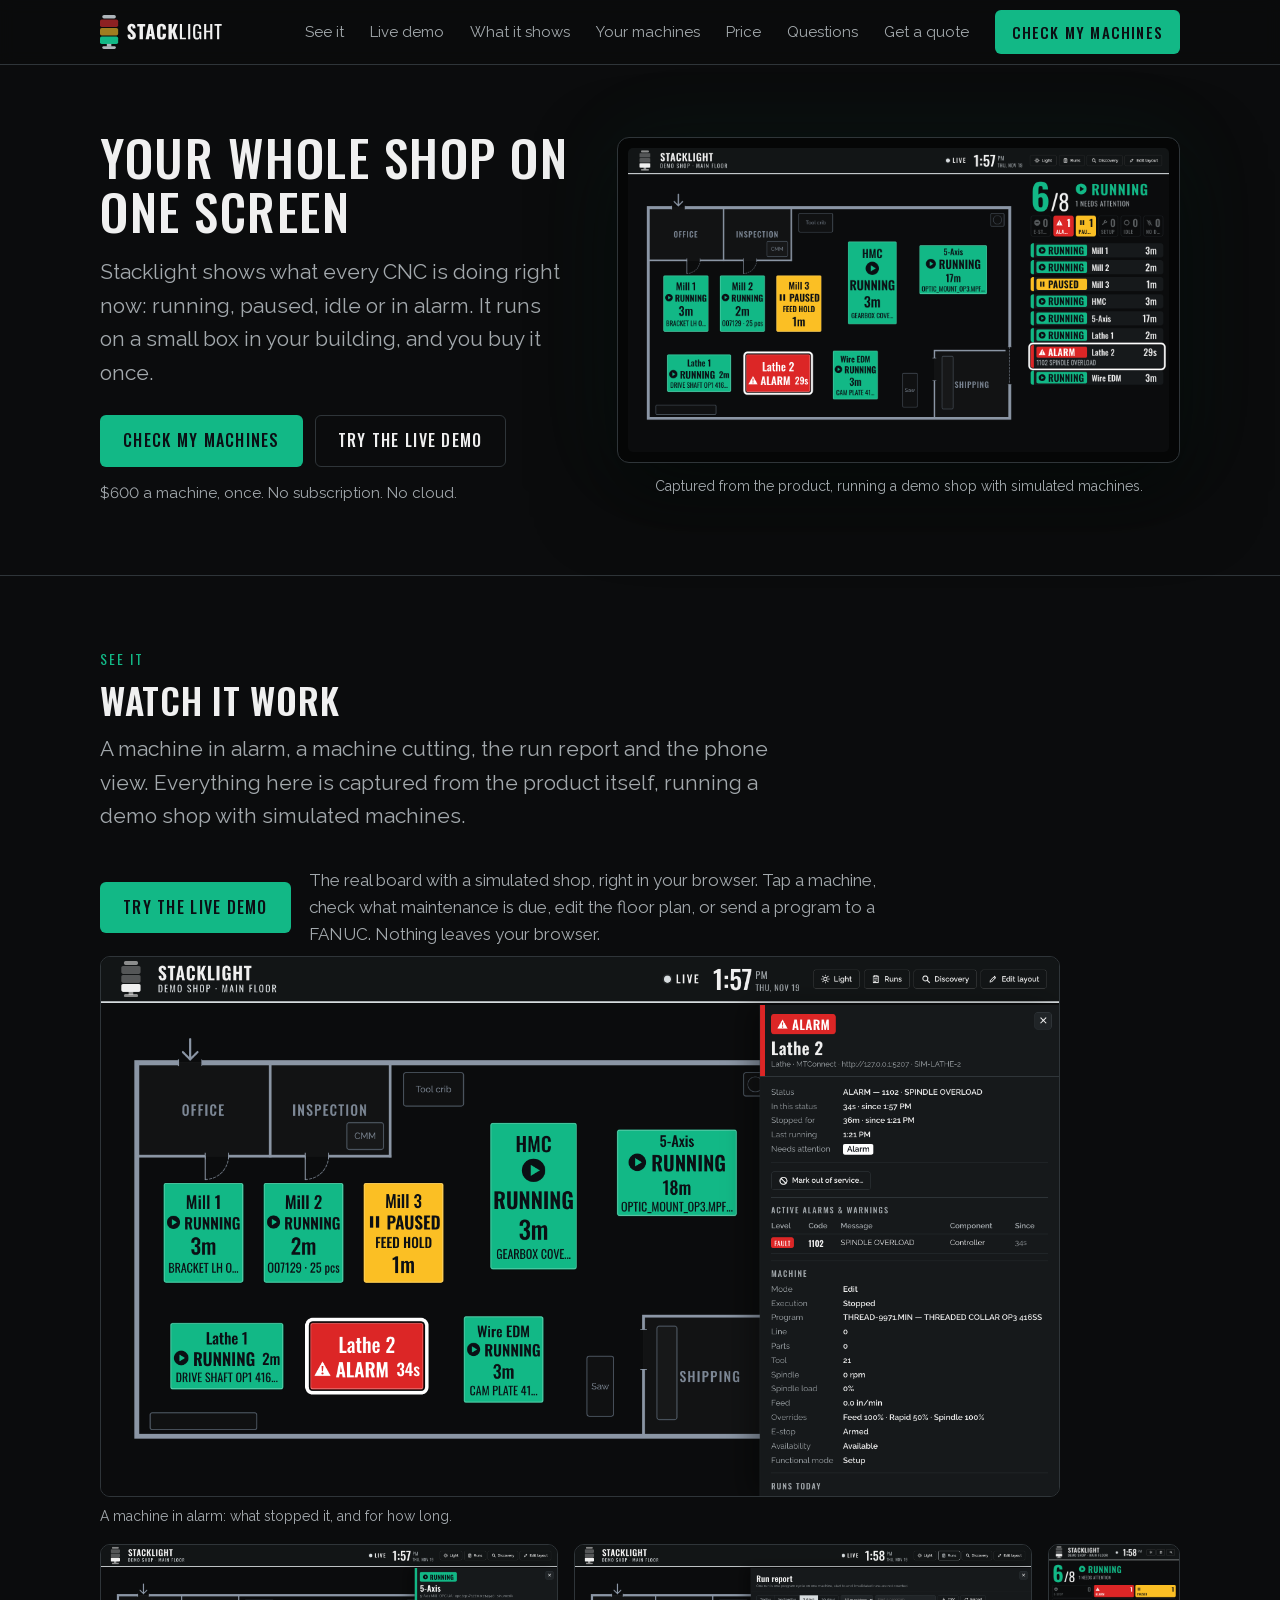
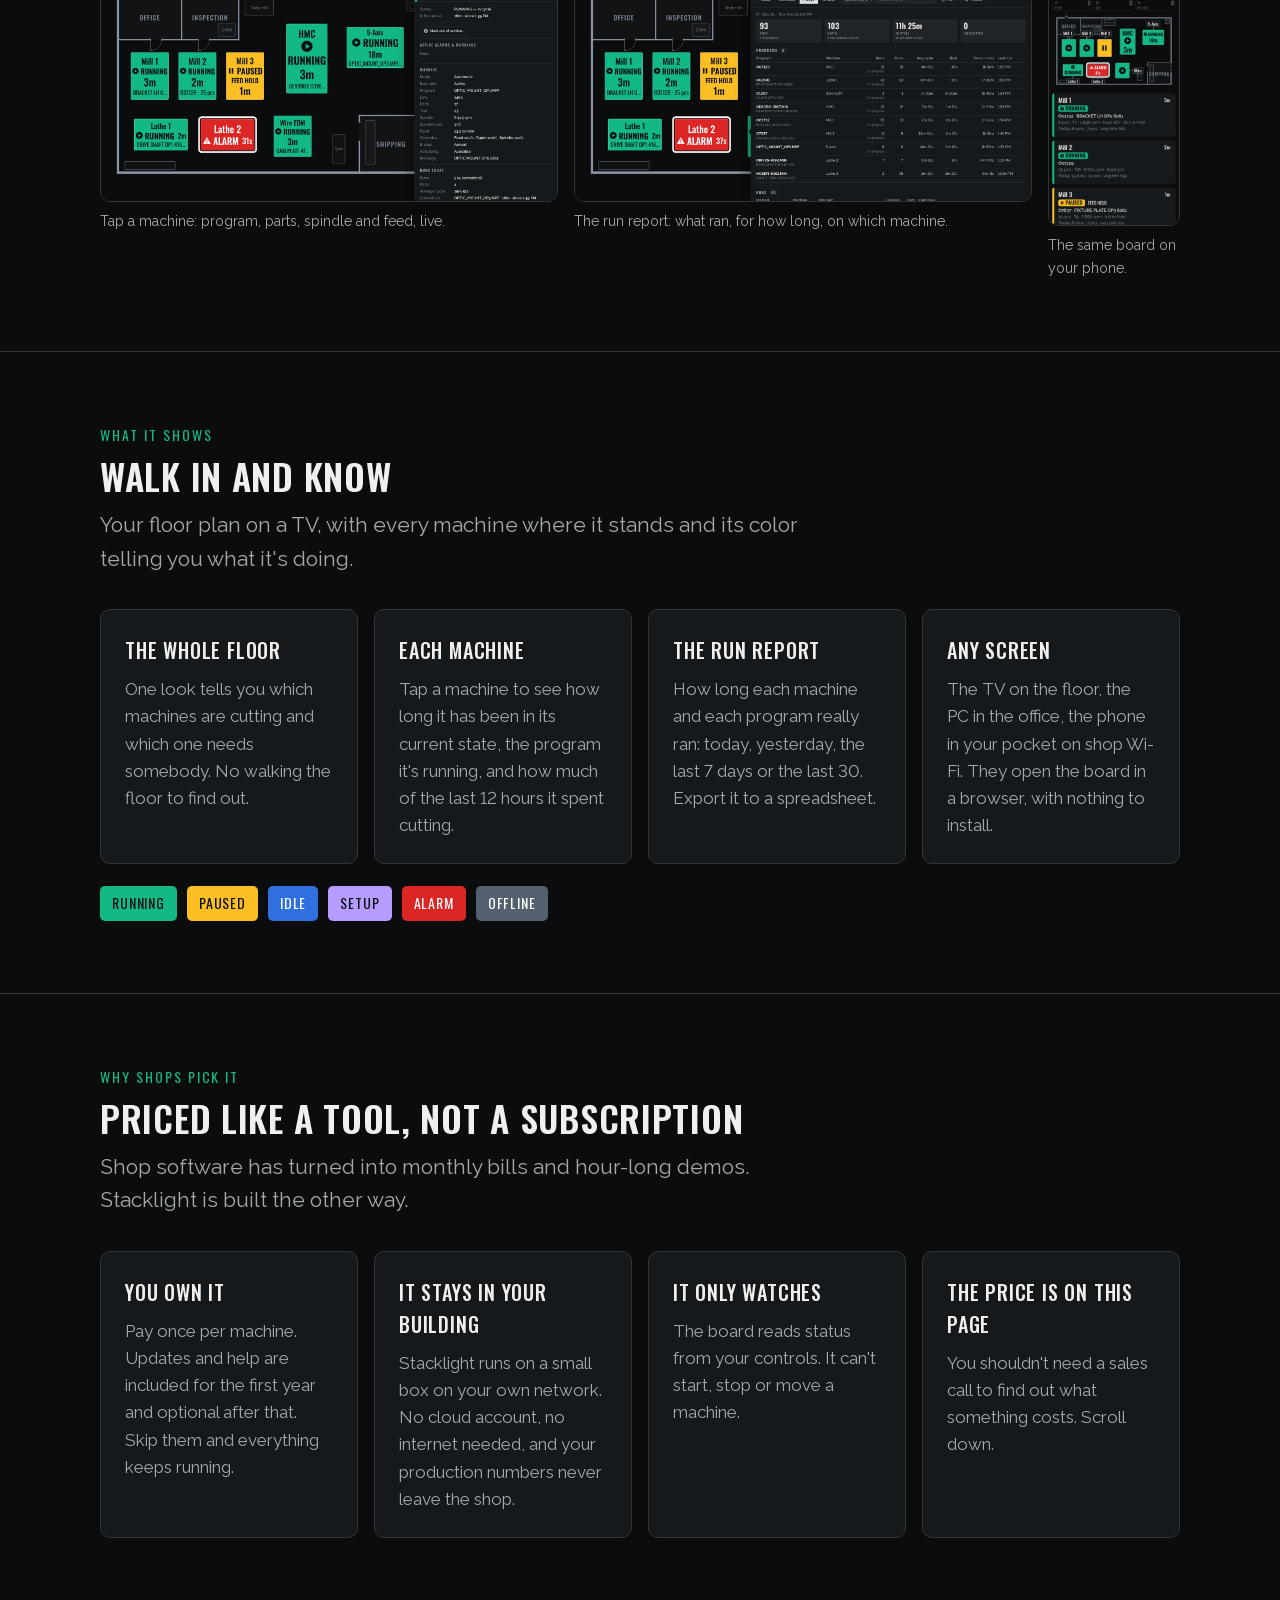
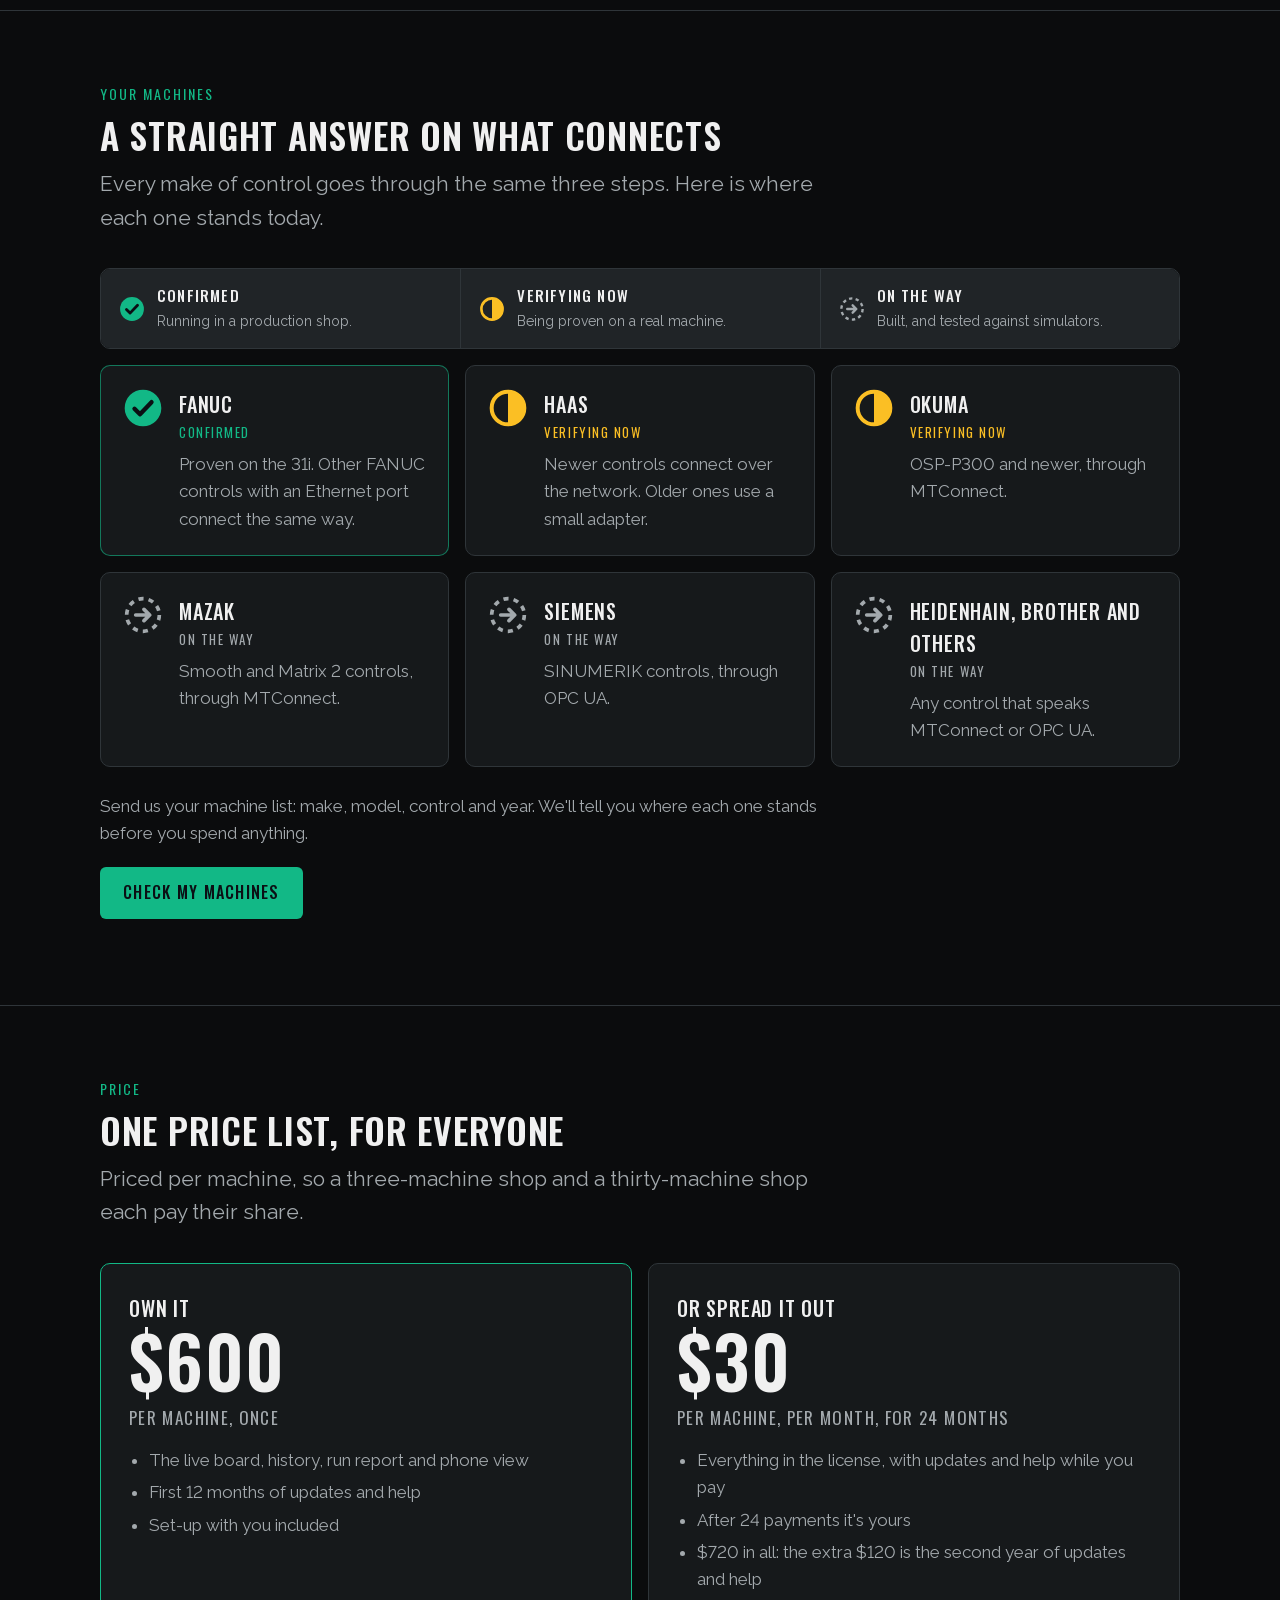
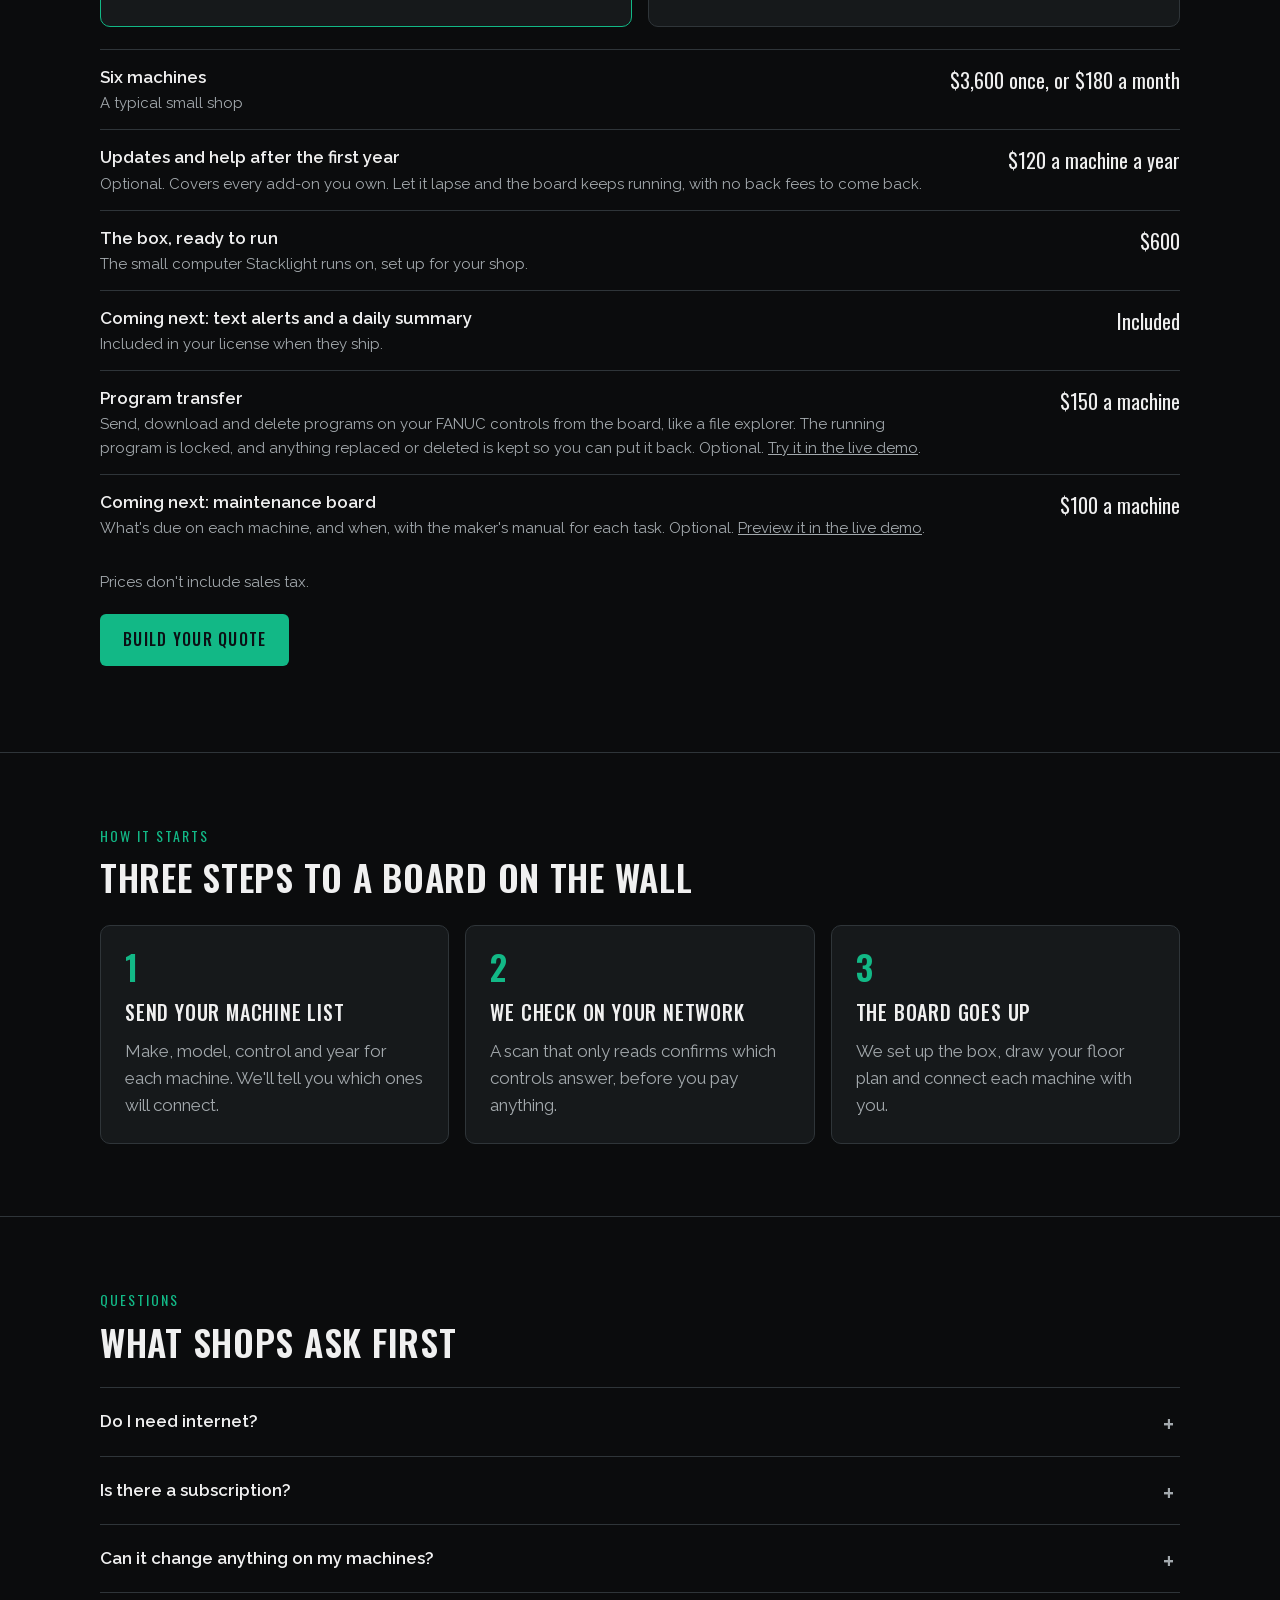
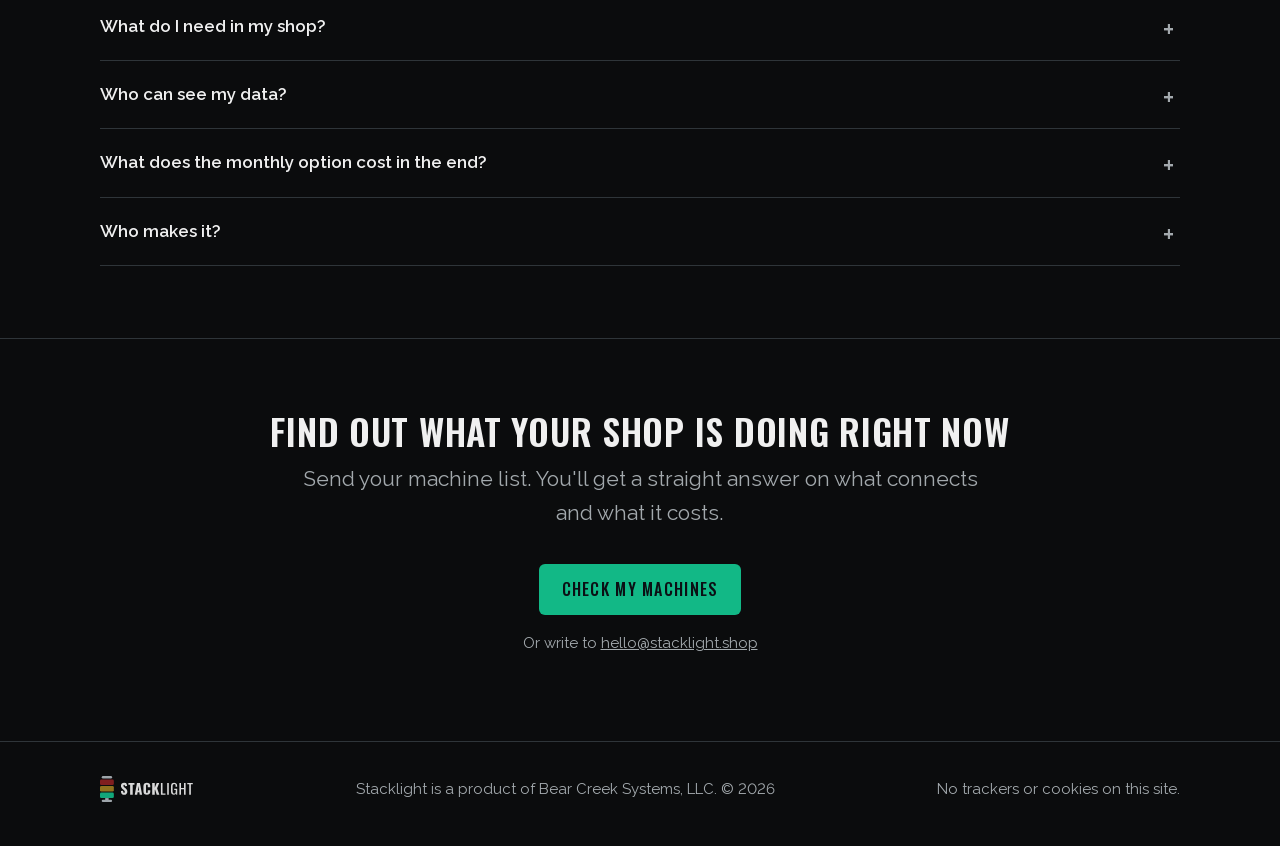
==== commit c72905cd: "Quote configurator: build a quote from your machines, see the price, email the request" ====
--- a/index.html
+++ b/index.html
@@ -35,6 +35,7 @@
       <a href="#machines">Your machines</a>
       <a href="#price">Price</a>
       <a href="#questions">Questions</a>
+      <a href="quote/">Get a quote</a>
       <a class="btn go" href="mailto:hello@stacklight.shop?subject=Check%20my%20machines&amp;body=Shop%20name%3A%0ACity%3A%0A%0AMachines%20(make%2C%20model%2C%20control%2C%20year)%3A%0A1.%20%0A2.%20%0A3.%20%0A">Check my machines</a>
     </nav>
   </div>
@@ -170,6 +171,7 @@
       <tr><td><b>Coming next: maintenance board</b><small>What's due on each machine, and when, with the maker's manual for each task. Optional. <a href="demo/">Preview it in the live demo</a>.</small></td><td>$100 a machine</td></tr>
     </table>
     <p class="muted" style="margin-top:16px;font-size:15px">Prices don't include sales tax.</p>
+    <p style="margin-top:20px"><a class="btn go" href="quote/">Build your quote</a></p>
   </div>
 </section>
 
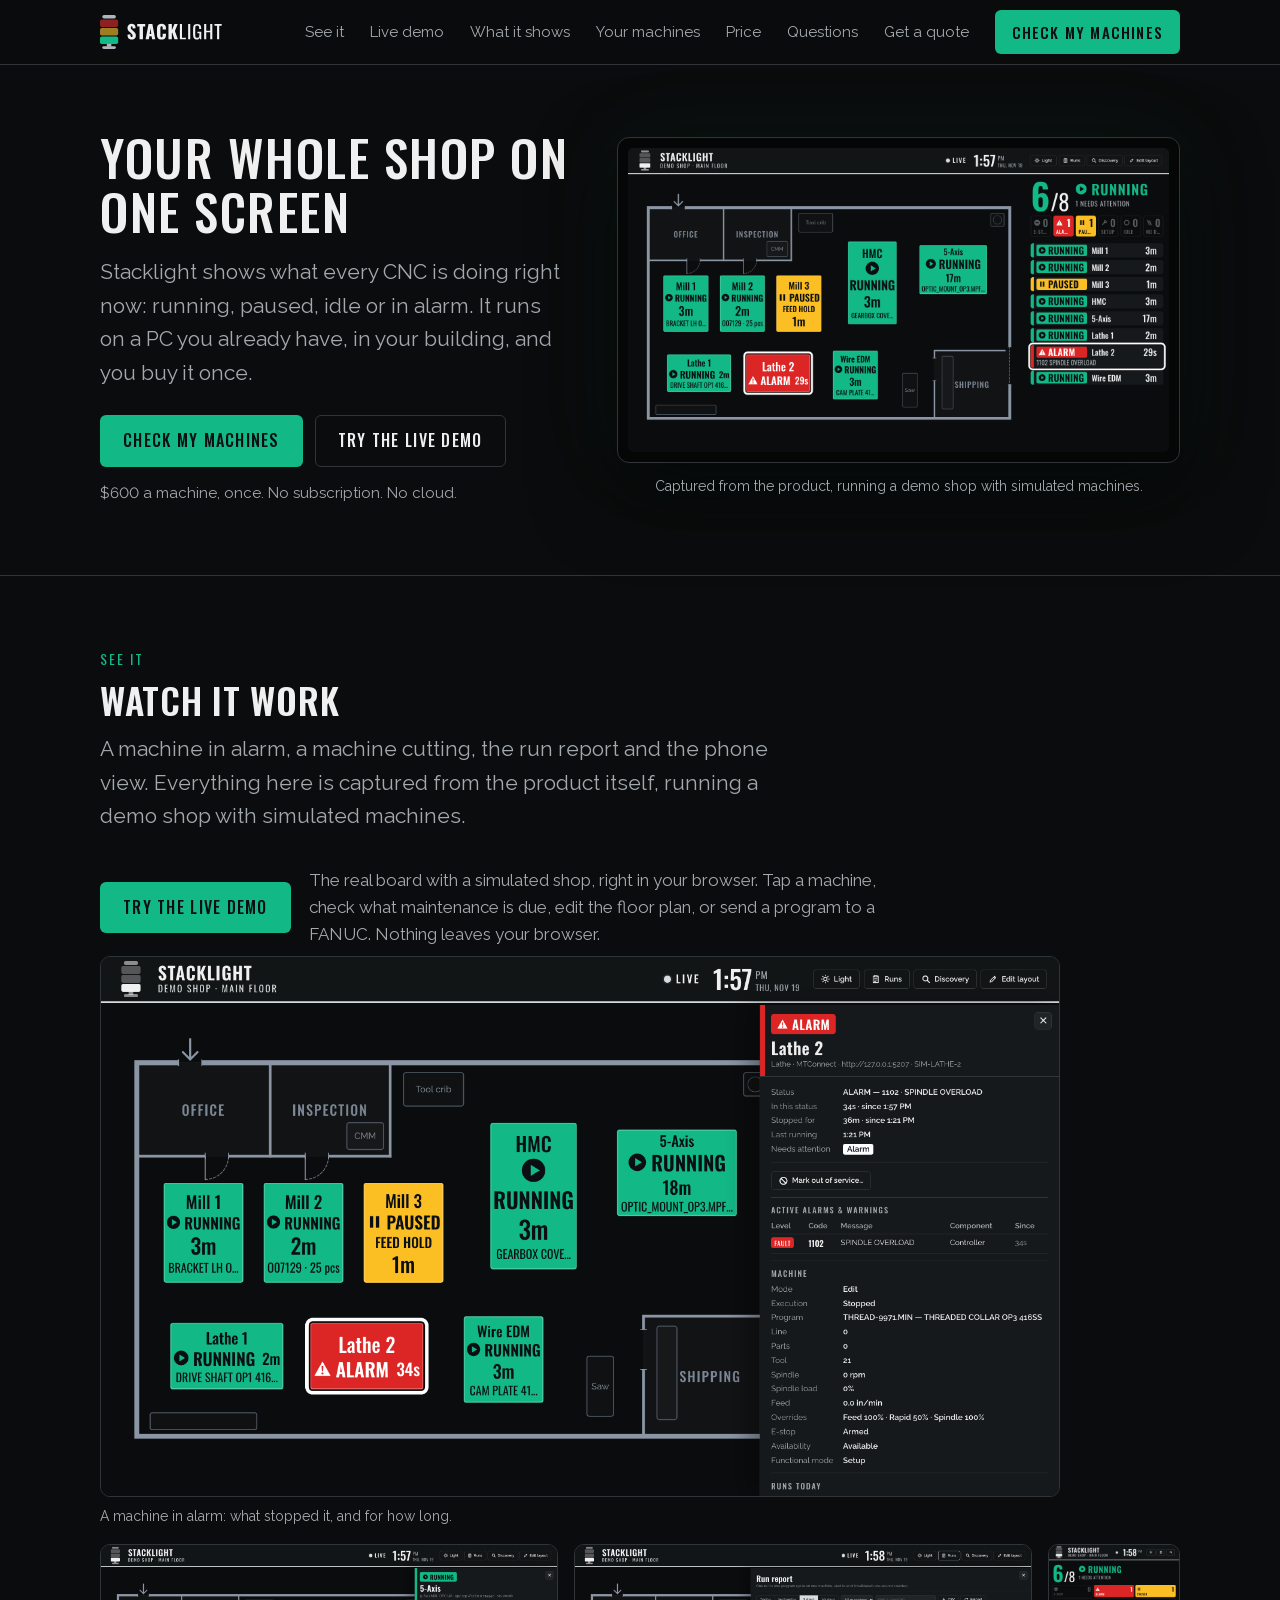
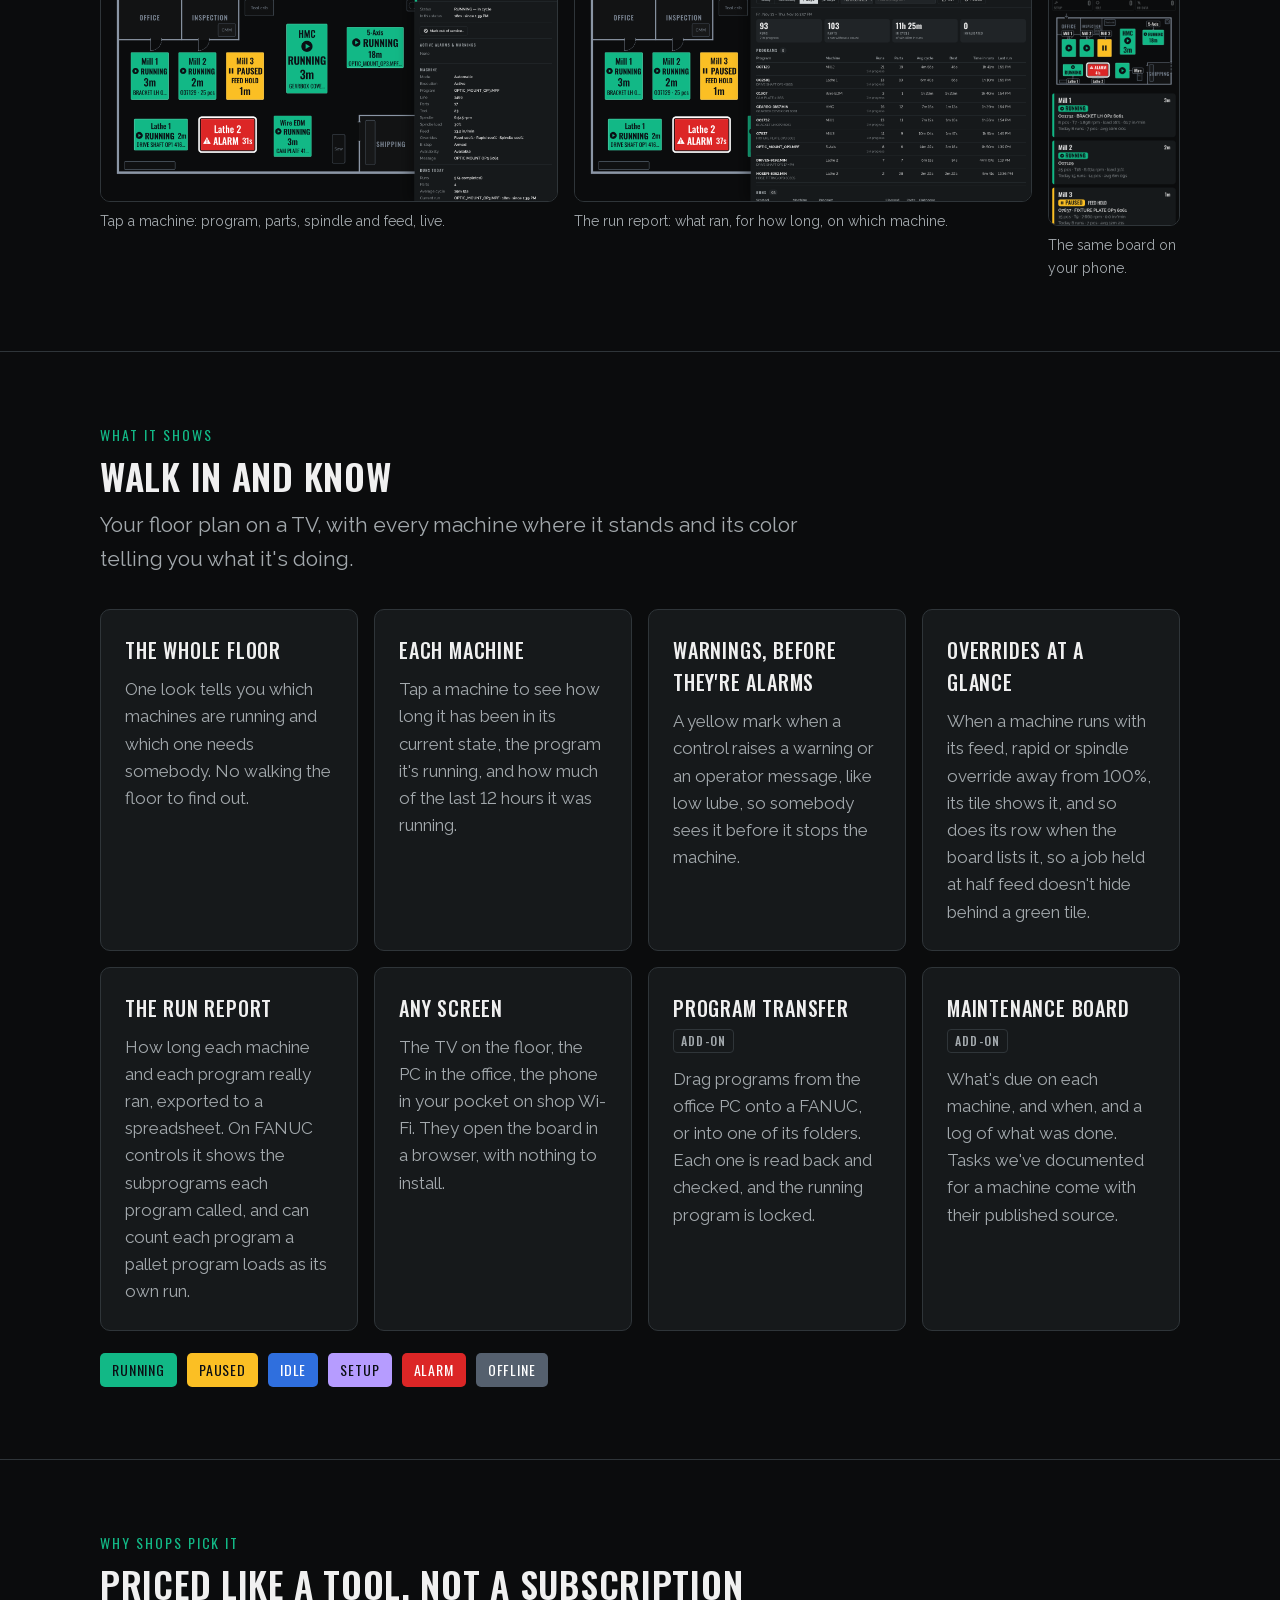
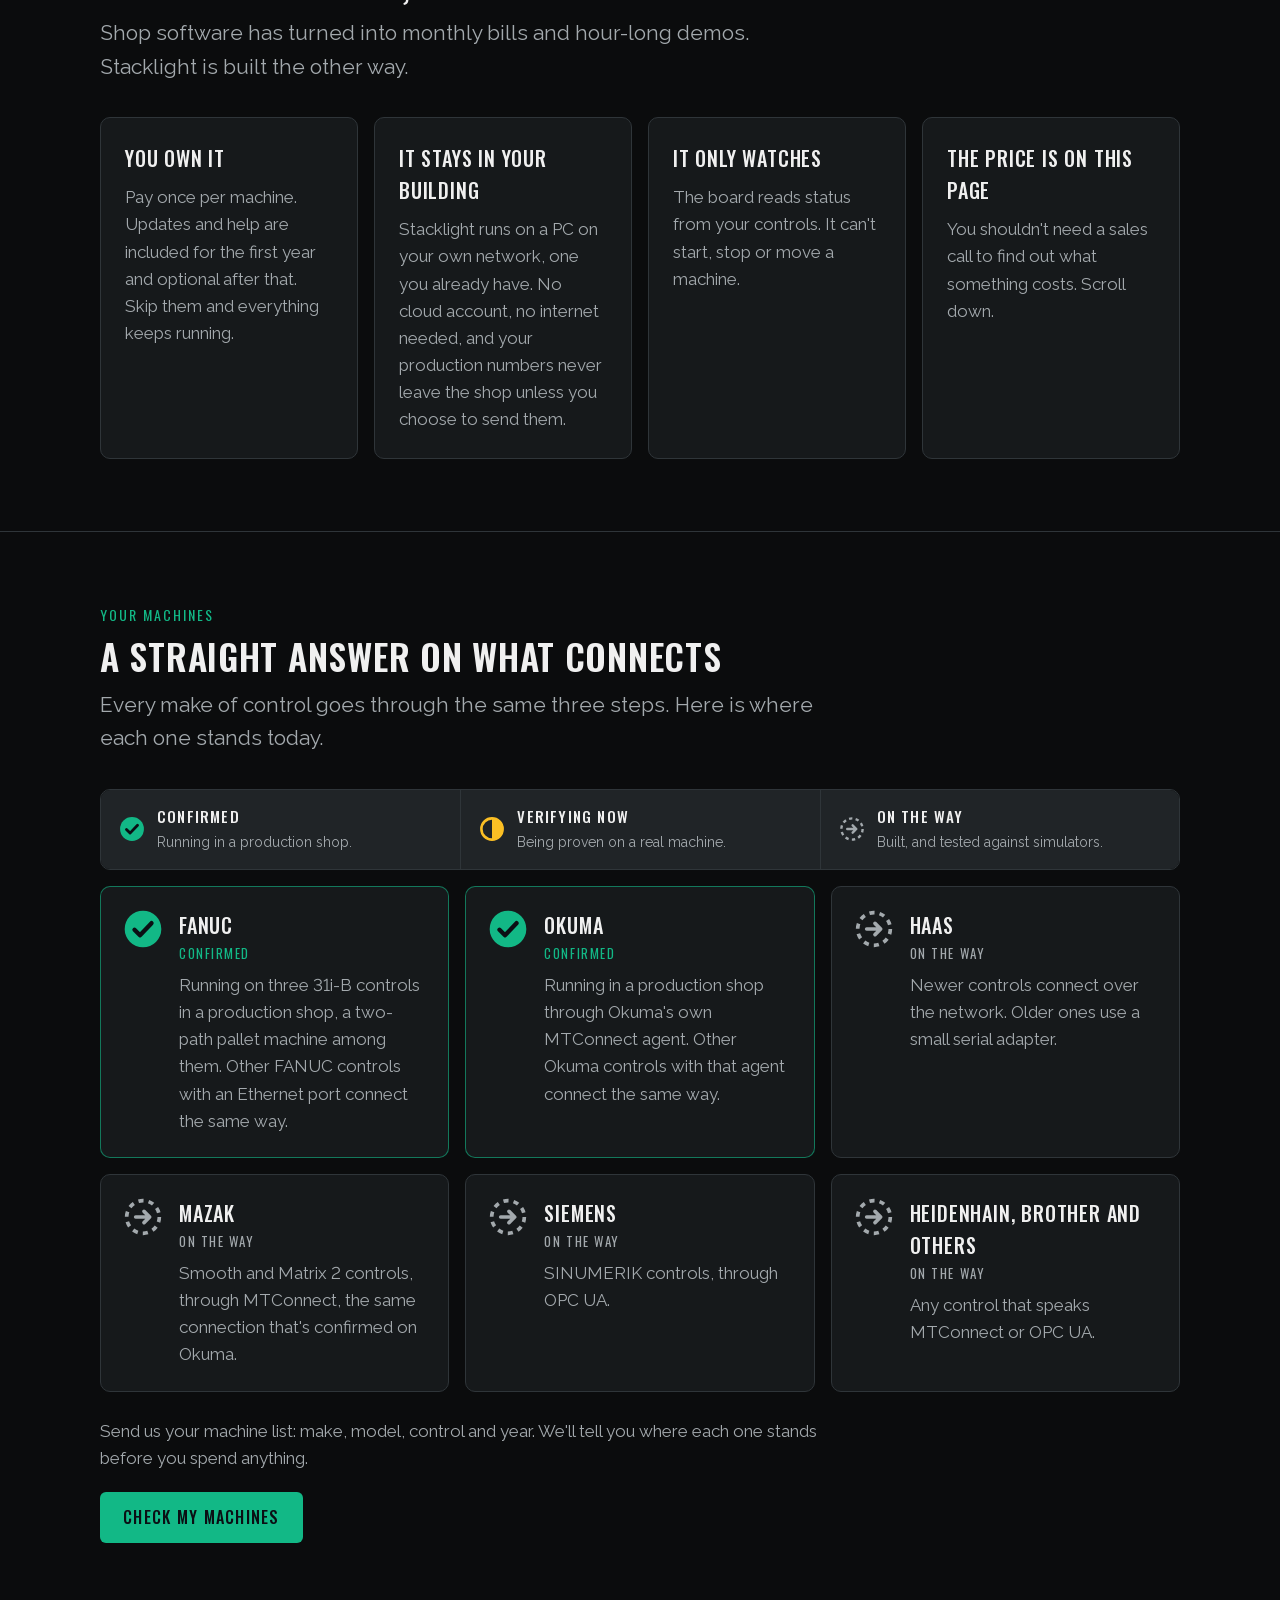
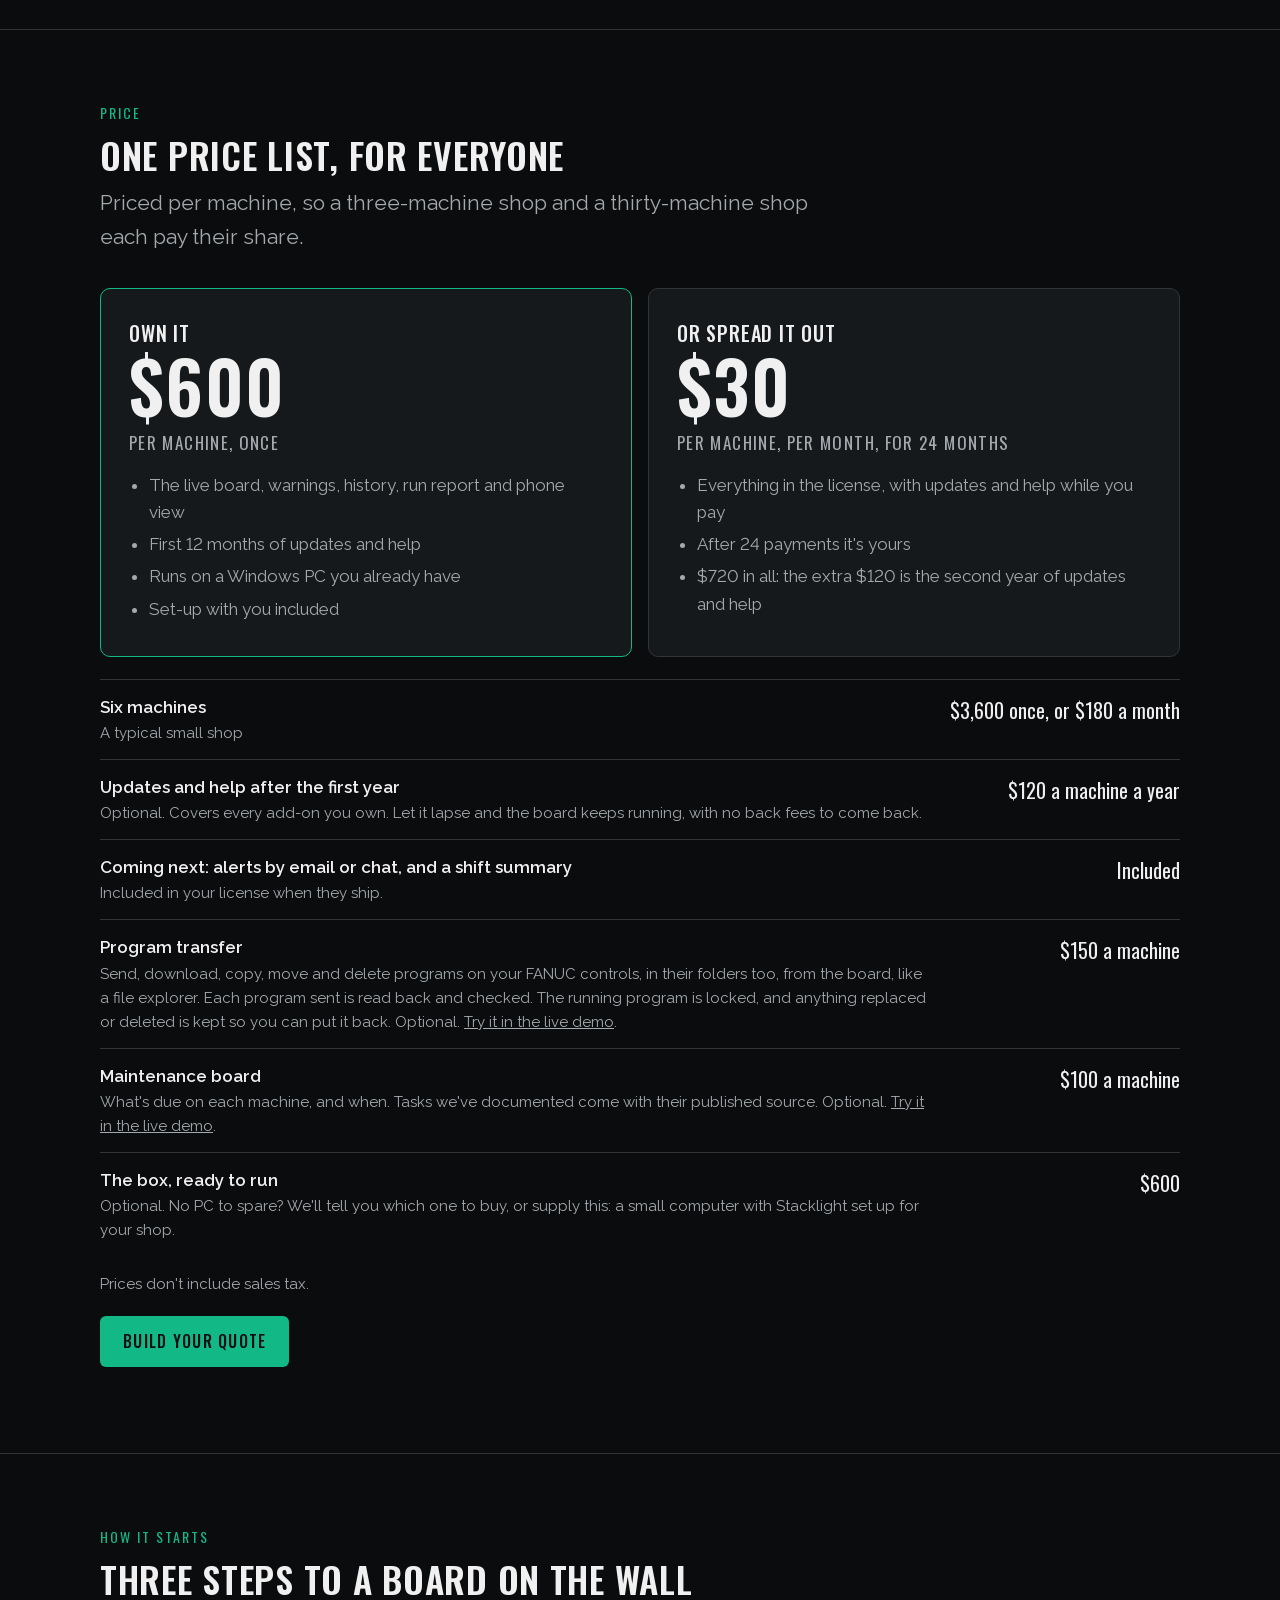
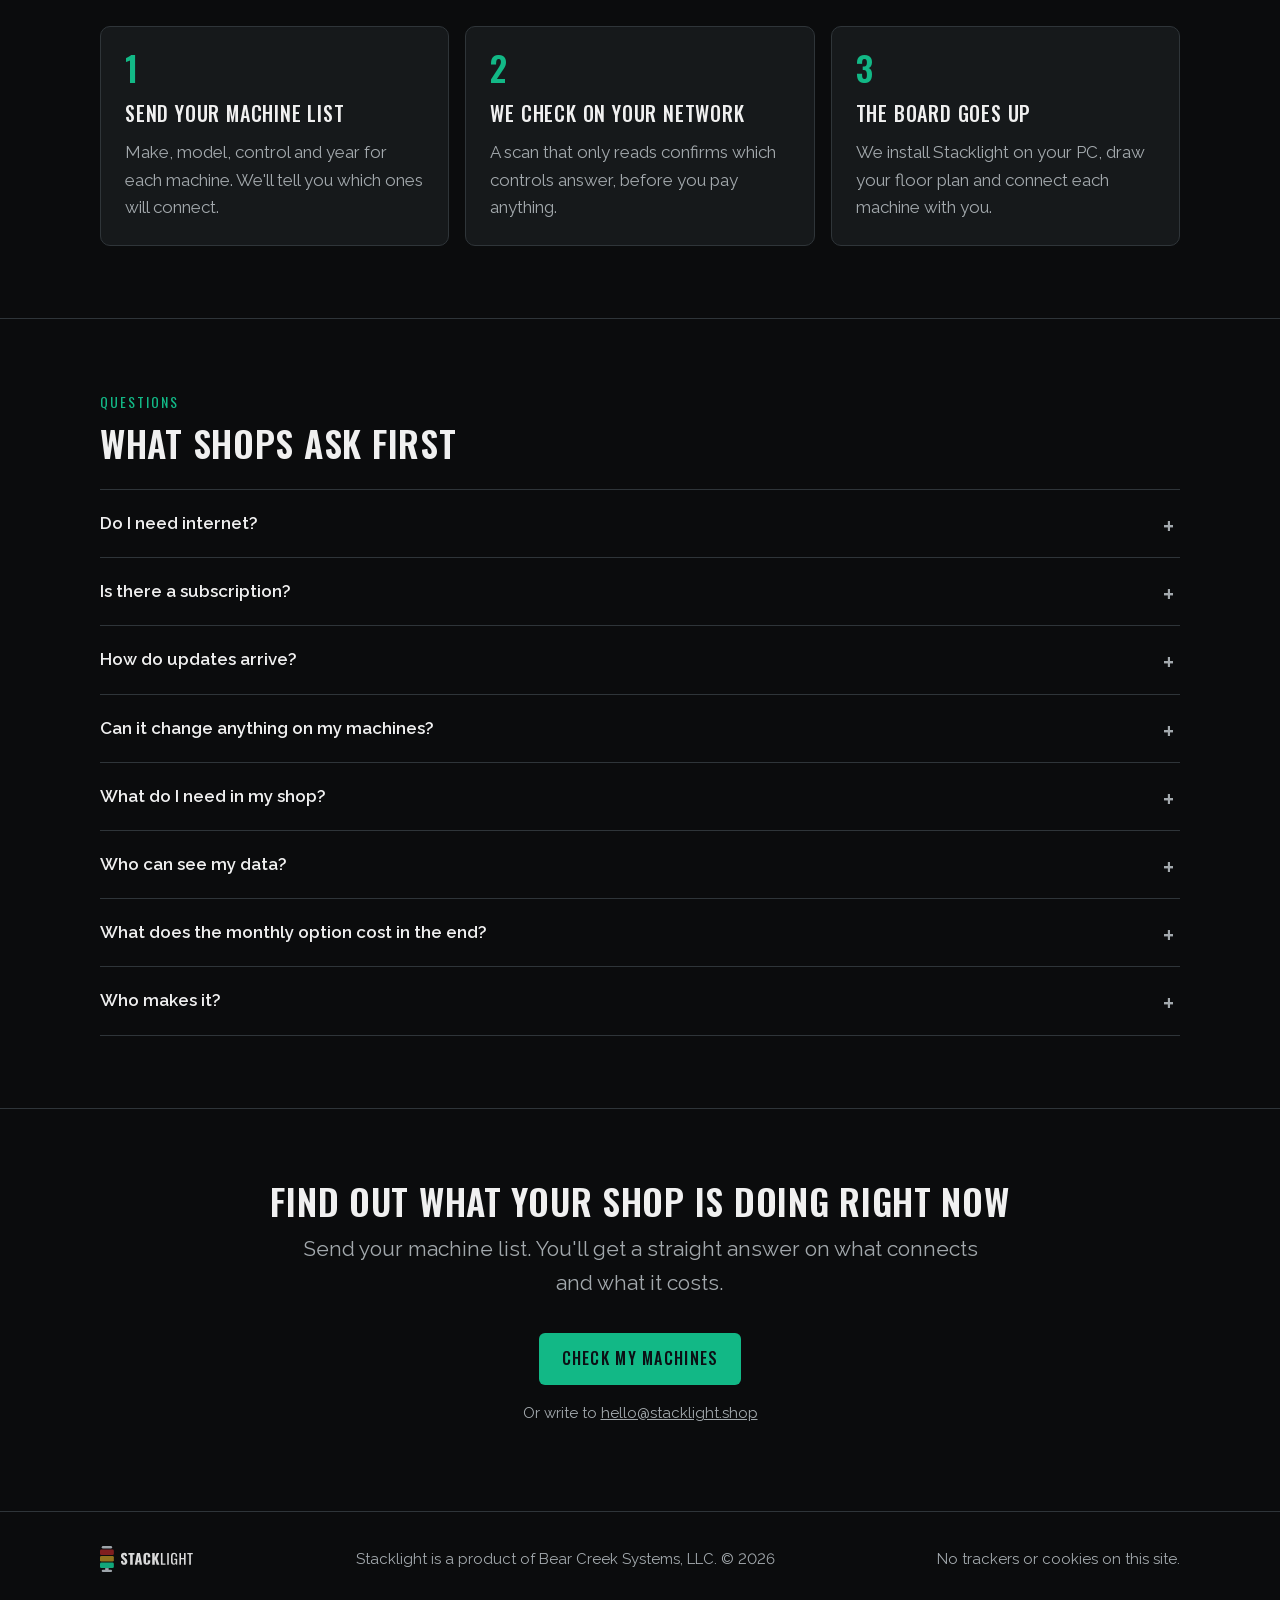
==== commit 2b6df44d: "Landing page and quote: current features, connectors and prices; demo rebuilt - Runs on a PC the sho" ====
--- a/index.html
+++ b/index.html
@@ -4,7 +4,7 @@
 <meta charset="utf-8">
 <meta name="viewport" content="width=device-width, initial-scale=1">
 <title>Stacklight: every CNC in your shop on one screen</title>
-<meta name="description" content="Stacklight shows every CNC machine in your shop on one floor-plan screen. It runs on a box in your building. $600 a machine, once, and it's yours.">
+<meta name="description" content="Stacklight shows every CNC machine in your shop on one floor-plan screen. It runs on a PC you already have, in your building. $600 a machine, once, and it's yours.">
 <link rel="canonical" href="https://stacklight.shop/">
 <link rel="icon" href="assets/brand/stacklight-icon.svg" type="image/svg+xml">
 <link rel="icon" href="assets/brand/stacklight-icon-32.png" sizes="32x32" type="image/png">
@@ -47,7 +47,7 @@
   <div class="wrap">
     <div>
       <h1>Your whole shop on one screen</h1>
-      <p class="lede" style="margin-top:18px">Stacklight shows what every CNC is doing right now: running, paused, idle or in alarm. It runs on a small box in your building, and you buy it once.</p>
+      <p class="lede" style="margin-top:18px">Stacklight shows what every CNC is doing right now: running, paused, idle or in alarm. It runs on a PC you already have, in your building, and you buy it once.</p>
       <div class="actions">
         <a class="btn go" href="mailto:hello@stacklight.shop?subject=Check%20my%20machines&amp;body=Shop%20name%3A%0ACity%3A%0A%0AMachines%20(make%2C%20model%2C%20control%2C%20year)%3A%0A1.%20%0A2.%20%0A3.%20%0A">Check my machines</a>
         <a class="btn line" href="demo/">Try the live demo</a>
@@ -82,10 +82,14 @@
     <h2>Walk in and know</h2>
     <p class="lede">Your floor plan on a TV, with every machine where it stands and its color telling you what it's doing.</p>
     <div class="grid four">
-      <div class="card"><h3>The whole floor</h3><p>One look tells you which machines are cutting and which one needs somebody. No walking the floor to find out.</p></div>
-      <div class="card"><h3>Each machine</h3><p>Tap a machine to see how long it has been in its current state, the program it's running, and how much of the last 12 hours it spent cutting.</p></div>
-      <div class="card"><h3>The run report</h3><p>How long each machine and each program really ran: today, yesterday, the last 7 days or the last 30. Export it to a spreadsheet.</p></div>
+      <div class="card"><h3>The whole floor</h3><p>One look tells you which machines are running and which one needs somebody. No walking the floor to find out.</p></div>
+      <div class="card"><h3>Each machine</h3><p>Tap a machine to see how long it has been in its current state, the program it's running, and how much of the last 12 hours it was running.</p></div>
+      <div class="card"><h3>Warnings, before they're alarms</h3><p>A yellow mark when a control raises a warning or an operator message, like low lube, so somebody sees it before it stops the machine.</p></div>
+      <div class="card"><h3>Overrides at a glance</h3><p>When a machine runs with its feed, rapid or spindle override away from 100%, its tile shows it, and so does its row when the board lists it, so a job held at half feed doesn't hide behind a green tile.</p></div>
+      <div class="card"><h3>The run report</h3><p>How long each machine and each program really ran, exported to a spreadsheet. On FANUC controls it shows the subprograms each program called, and can count each program a pallet program loads as its own run.</p></div>
       <div class="card"><h3>Any screen</h3><p>The TV on the floor, the PC in the office, the phone in your pocket on shop Wi-Fi. They open the board in a browser, with nothing to install.</p></div>
+      <div class="card"><h3>Program transfer <small class="addon">add-on</small></h3><p>Drag programs from the office PC onto a FANUC, or into one of its folders. Each one is read back and checked, and the running program is locked.</p></div>
+      <div class="card"><h3>Maintenance board <small class="addon">add-on</small></h3><p>What's due on each machine, and when, and a log of what was done. Tasks we've documented for a machine come with their published source.</p></div>
     </div>
     <div class="key" aria-label="What the colors mean">
       <span style="background:#12b886;color:#0b0f14">Running</span>
@@ -105,7 +109,7 @@
     <p class="lede">Shop software has turned into monthly bills and hour-long demos. Stacklight is built the other way.</p>
     <div class="grid four">
       <div class="card"><h3>You own it</h3><p>Pay once per machine. Updates and help are included for the first year and optional after that. Skip them and everything keeps running.</p></div>
-      <div class="card"><h3>It stays in your building</h3><p>Stacklight runs on a small box on your own network. No cloud account, no internet needed, and your production numbers never leave the shop.</p></div>
+      <div class="card"><h3>It stays in your building</h3><p>Stacklight runs on a PC on your own network, one you already have. No cloud account, no internet needed, and your production numbers never leave the shop unless you choose to send them.</p></div>
       <div class="card"><h3>It only watches</h3><p>The board reads status from your controls. It can't start, stop or move a machine.</p></div>
       <div class="card"><h3>The price is on this page</h3><p>You shouldn't need a sales call to find out what something costs. Scroll down.</p></div>
     </div>
@@ -123,10 +127,10 @@
       <li><svg aria-hidden="true"><use href="#i-soon"/></svg><div><b>On the way</b><span>Built, and tested against simulators.</span></div></li>
     </ul>
     <div class="makes">
-      <div class="make ok"><svg aria-hidden="true"><use href="#i-ok"/></svg><div><h3>FANUC</h3><p class="state">Confirmed</p><p>Proven on the 31i. Other FANUC controls with an Ethernet port connect the same way.</p></div></div>
-      <div class="make now"><svg aria-hidden="true"><use href="#i-now"/></svg><div><h3>Haas</h3><p class="state">Verifying now</p><p>Newer controls connect over the network. Older ones use a small adapter.</p></div></div>
-      <div class="make now"><svg aria-hidden="true"><use href="#i-now"/></svg><div><h3>Okuma</h3><p class="state">Verifying now</p><p>OSP-P300 and newer, through MTConnect.</p></div></div>
-      <div class="make soon"><svg aria-hidden="true"><use href="#i-soon"/></svg><div><h3>Mazak</h3><p class="state">On the way</p><p>Smooth and Matrix 2 controls, through MTConnect.</p></div></div>
+      <div class="make ok"><svg aria-hidden="true"><use href="#i-ok"/></svg><div><h3>FANUC</h3><p class="state">Confirmed</p><p>Running on three 31i-B controls in a production shop, a two-path pallet machine among them. Other FANUC controls with an Ethernet port connect the same way.</p></div></div>
+      <div class="make ok"><svg aria-hidden="true"><use href="#i-ok"/></svg><div><h3>Okuma</h3><p class="state">Confirmed</p><p>Running in a production shop through Okuma's own MTConnect agent. Other Okuma controls with that agent connect the same way.</p></div></div>
+      <div class="make soon"><svg aria-hidden="true"><use href="#i-soon"/></svg><div><h3>Haas</h3><p class="state">On the way</p><p>Newer controls connect over the network. Older ones use a small serial adapter.</p></div></div>
+      <div class="make soon"><svg aria-hidden="true"><use href="#i-soon"/></svg><div><h3>Mazak</h3><p class="state">On the way</p><p>Smooth and Matrix 2 controls, through MTConnect, the same connection that's confirmed on Okuma.</p></div></div>
       <div class="make soon"><svg aria-hidden="true"><use href="#i-soon"/></svg><div><h3>Siemens</h3><p class="state">On the way</p><p>SINUMERIK controls, through OPC UA.</p></div></div>
       <div class="make soon"><svg aria-hidden="true"><use href="#i-soon"/></svg><div><h3>Heidenhain, Brother and others</h3><p class="state">On the way</p><p>Any control that speaks MTConnect or OPC UA.</p></div></div>
     </div>
@@ -146,8 +150,9 @@
         <div class="num">$600</div>
         <div class="per">per machine, once</div>
         <ul>
-          <li>The live board, history, run report and phone view</li>
+          <li>The live board, warnings, history, run report and phone view</li>
           <li>First 12 months of updates and help</li>
+          <li>Runs on a Windows PC you already have</li>
           <li>Set-up with you included</li>
         </ul>
       </div>
@@ -165,10 +170,10 @@
     <table class="lines">
       <tr><td><b>Six machines</b><small>A typical small shop</small></td><td>$3,600 once, or $180 a month</td></tr>
       <tr><td><b>Updates and help after the first year</b><small>Optional. Covers every add-on you own. Let it lapse and the board keeps running, with no back fees to come back.</small></td><td>$120 a machine a year</td></tr>
-      <tr><td><b>The box, ready to run</b><small>The small computer Stacklight runs on, set up for your shop.</small></td><td>$600</td></tr>
-      <tr><td><b>Coming next: text alerts and a daily summary</b><small>Included in your license when they ship.</small></td><td>Included</td></tr>
-      <tr><td><b>Program transfer</b><small>Send, download and delete programs on your FANUC controls from the board, like a file explorer. The running program is locked, and anything replaced or deleted is kept so you can put it back. Optional. <a href="demo/">Try it in the live demo</a>.</small></td><td>$150 a machine</td></tr>
-      <tr><td><b>Coming next: maintenance board</b><small>What's due on each machine, and when, with the maker's manual for each task. Optional. <a href="demo/">Preview it in the live demo</a>.</small></td><td>$100 a machine</td></tr>
+      <tr><td><b>Coming next: alerts by email or chat, and a shift summary</b><small>Included in your license when they ship.</small></td><td>Included</td></tr>
+      <tr><td><b>Program transfer</b><small>Send, download, copy, move and delete programs on your FANUC controls, in their folders too, from the board, like a file explorer. Each program sent is read back and checked. The running program is locked, and anything replaced or deleted is kept so you can put it back. Optional. <a href="demo/">Try it in the live demo</a>.</small></td><td>$150 a machine</td></tr>
+      <tr><td><b>Maintenance board</b><small>What's due on each machine, and when. Tasks we've documented come with their published source. Optional. <a href="demo/">Try it in the live demo</a>.</small></td><td>$100 a machine</td></tr>
+      <tr><td><b>The box, ready to run</b><small>Optional. No PC to spare? We'll tell you which one to buy, or supply this: a small computer with Stacklight set up for your shop.</small></td><td>$600</td></tr>
     </table>
     <p class="muted" style="margin-top:16px;font-size:15px">Prices don't include sales tax.</p>
     <p style="margin-top:20px"><a class="btn go" href="quote/">Build your quote</a></p>
@@ -182,7 +187,7 @@
     <div class="steps" style="margin-top:28px">
       <div class="card"><h3>Send your machine list</h3><p>Make, model, control and year for each machine. We'll tell you which ones will connect.</p></div>
       <div class="card"><h3>We check on your network</h3><p>A scan that only reads confirms which controls answer, before you pay anything.</p></div>
-      <div class="card"><h3>The board goes up</h3><p>We set up the box, draw your floor plan and connect each machine with you.</p></div>
+      <div class="card"><h3>The board goes up</h3><p>We install Stacklight on your PC, draw your floor plan and connect each machine with you.</p></div>
     </div>
   </div>
 </section>
@@ -192,11 +197,12 @@
     <p class="eyebrow">Questions</p>
     <h2>What shops ask first</h2>
     <div style="margin-top:26px">
-      <details><summary>Do I need internet?</summary><p>No. Stacklight runs on your shop network and needs no cloud account and no internet connection.</p></details>
+      <details><summary>Do I need internet?</summary><p>Not for the board. It runs on your shop network, with no cloud account. If the PC can reach the internet, it fetches updates by itself. Nothing reaches in from outside unless you start a help session with us.</p></details>
       <details><summary>Is there a subscription?</summary><p>No. You buy a license for each machine and it's yours. Updates and help are included for a year. After that they're optional at $120 a machine a year, and if you skip them the board keeps running.</p></details>
-      <details><summary>Can it change anything on my machines?</summary><p>The board only reads status: it can't start, stop or move a machine. The optional program transfer sends only the program files you choose to your FANUC controls. It never touches parameters or offsets, and it never replaces the program a machine is running.</p></details>
-      <details><summary>What do I need in my shop?</summary><p>A network connection to each control (usually a cable), a TV, and the Stacklight box.</p></details>
-      <details><summary>Who can see my data?</summary><p>You. It stays on the box in your building. We connect to help only when you allow it.</p></details>
+      <details><summary>How do updates arrive?</summary><p>On their own, when the PC can reach the internet: Stacklight checks for a new release and installs it. Releases are signed, so your PC only installs ours. Without internet the board keeps running, and updates can be installed by hand. They're included for the first year (for all 24 payments on the monthly plan) and optional after that.</p></details>
+      <details><summary>Can it change anything on my machines?</summary><p>The board only reads status: it can't start, stop or move a machine. The optional program transfer changes only the programs you choose on your FANUC controls: it can send, copy, move or delete them, and make or remove empty folders. Any program replaced or deleted is kept so you can put it back. It never touches parameters or offsets, and it never replaces or deletes the program a machine is running.</p></details>
+      <details><summary>What do I need in my shop?</summary><p>A Windows 10 or 11 PC set aside for Stacklight, that stays on and is on the same network as your machines. A spare one you already have usually works. A network connection to each control (usually a cable), and a TV or monitor for the board, plus a stick PC or other small computer to show it if the TV isn't next to that PC. No PC to spare? We'll tell you which one to buy, or supply one ready to run for $600.</p></details>
+      <details><summary>Who can see my data?</summary><p>You. It stays on your own computer, in your building. We connect to help only when you allow it.</p></details>
       <details><summary>What does the monthly option cost in the end?</summary><p>$720 a machine over two years, against $600 up front. The extra $120 is the second year of updates and help, which an up-front buyer would pay separately. After 24 payments the license is yours.</p></details>
       <details><summary>Who makes it?</summary><p>Stacklight is a product of Bear Creek Systems, LLC. It was built on the floor of a working CNC shop, with the people who run the machines.</p></details>
     </div>
--- a/styles.css
+++ b/styles.css
@@ -93,6 +93,7 @@
 .card { background: var(--panel); border: 1px solid var(--line); border-radius: 10px; padding: 24px; }
 .card h3 { margin-bottom: 10px; }
 .card p { color: var(--steel); margin: 0; }
+.card h3 .addon { display: inline-block; vertical-align: 3px; margin-left: 0; padding: 1px 7px 2px; border: 1px solid var(--line); border-radius: 4px; font-size: 12px; font-weight: 500; letter-spacing: .1em; color: var(--steel); }
 
 /* status key under "what it shows" */
 .key { display: flex; flex-wrap: wrap; gap: 10px; margin-top: 22px; }
